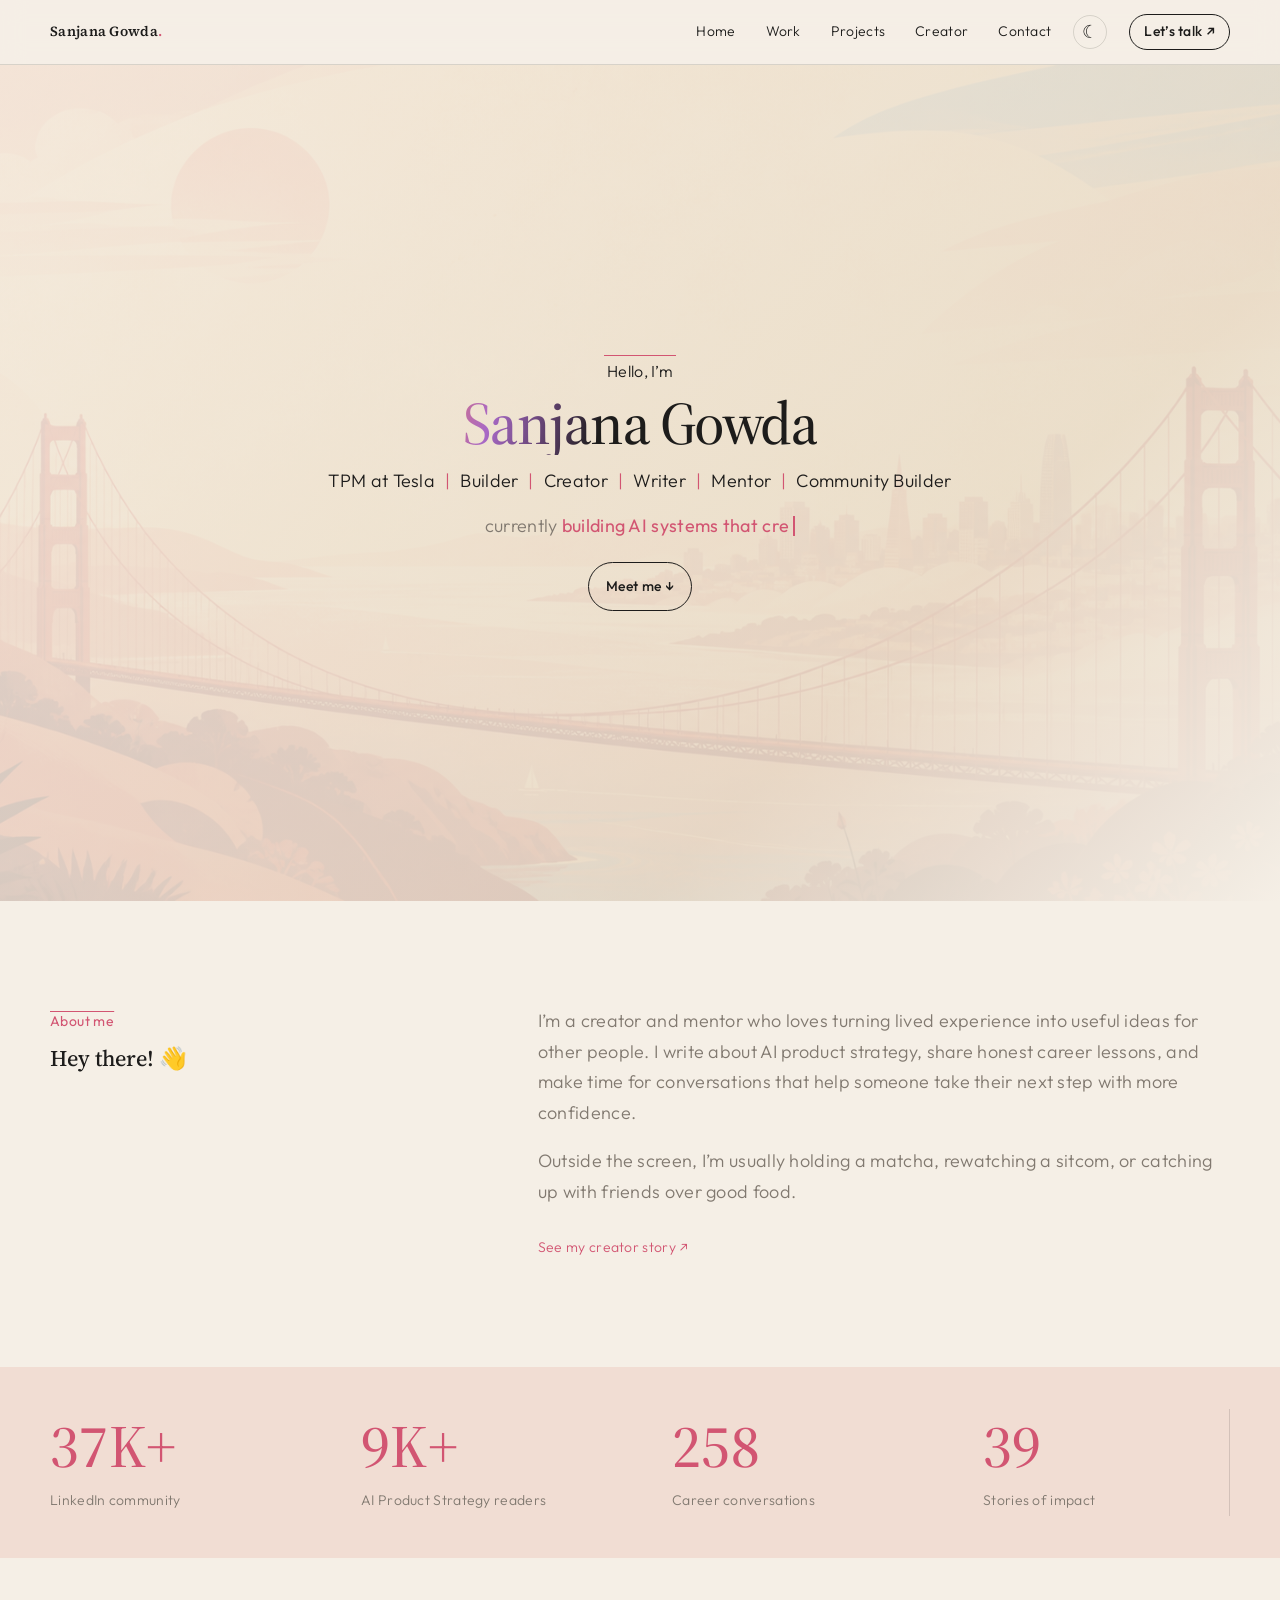
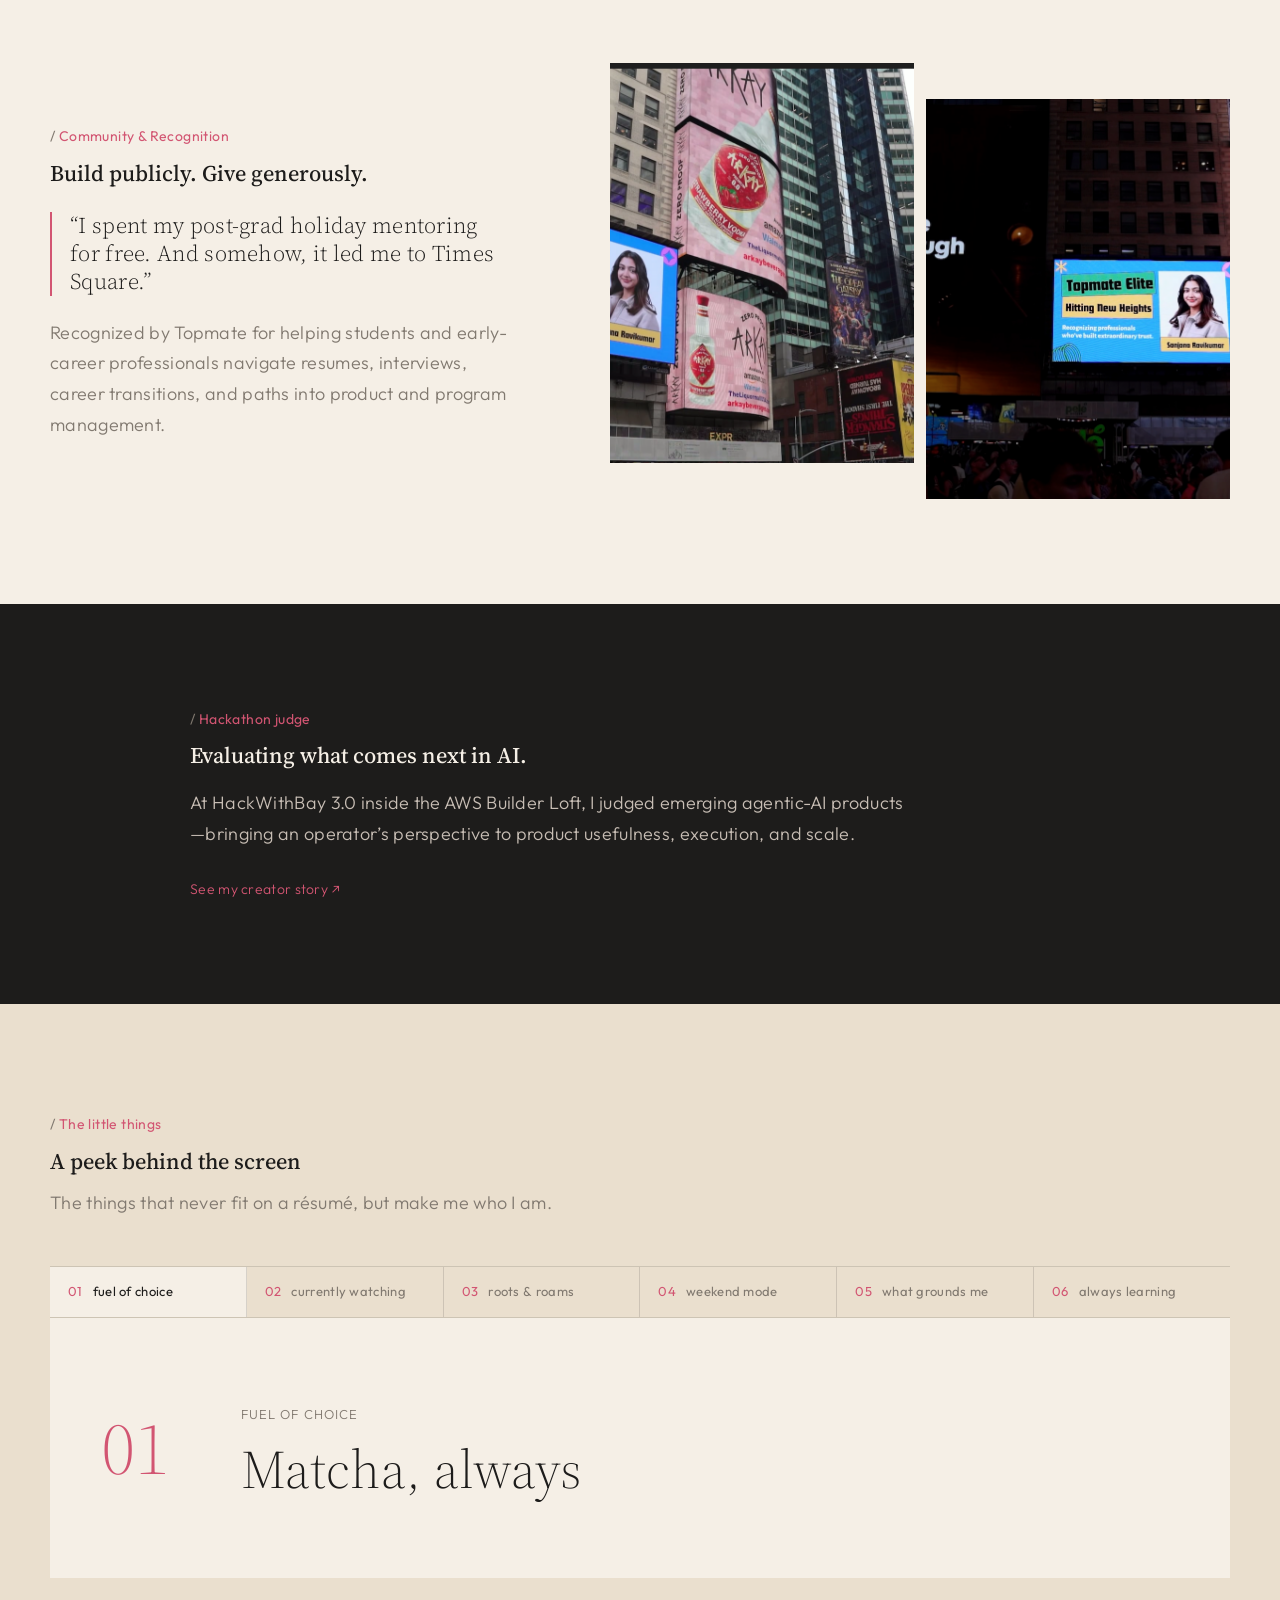
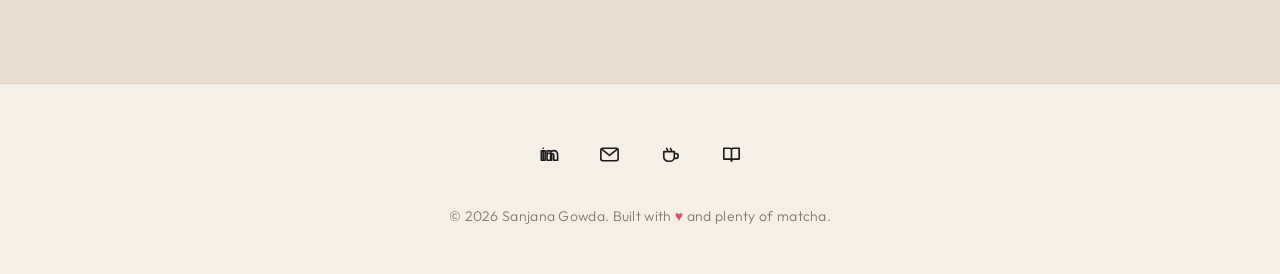
==== index.html @ b2f53d11 "Publish Sanjana portfolio" ====
<!DOCTYPE html><html lang="en"><head><meta charset="UTF-8"><title>Sanjana Gowda | AI Product &amp; Operations</title><meta name="description" content="Sanjana Gowda builds AI products and operations systems, writes AI Product Strategy, and mentors the next generation of product leaders."><meta name="viewport" content="width=device-width, initial-scale=1.0"><link rel="canonical" href="https://sanjana1311.github.io/"><link rel="icon" type="image/png" href="/favicon.png"><meta property="og:type" content="website"><meta property="og:title" content="Sanjana Gowda | AI Product &amp; Operations"><meta property="og:description" content="Sanjana Gowda builds AI products and operations systems, writes AI Product Strategy, and mentors the next generation of product leaders."><meta property="og:url" content="https://sanjana1311.github.io/"><meta property="og:image" content="https://sanjana1311.github.io/og.image.png"><meta property="og:image:width" content="1200"><meta property="og:image:height" content="630"><meta property="og:image:alt" content="Sanjana Gowda — AI product builder, writer, creator, and mentor"><meta name="twitter:card" content="summary_large_image"><meta name="twitter:title" content="Sanjana Gowda | AI Product &amp; Operations"><meta name="twitter:description" content="Sanjana Gowda builds AI products and operations systems, writes AI Product Strategy, and mentors the next generation of product leaders."><meta name="twitter:image" content="https://sanjana1311.github.io/og.image.png"><link rel="preconnect" href="https://fonts.googleapis.com"><link rel="preconnect" href="https://fonts.gstatic.com" crossorigin="anonymous"><link href="https://fonts.googleapis.com/css2?family=Outfit:wght@300;400;500;600&family=Source+Serif+4:opsz,wght@8..60,400;8..60,500;8..60,600&display=swap" rel="stylesheet"><link rel="stylesheet" href="/_astro/footer.Bheb-P6i.css"><link rel="stylesheet" href="/_astro/index.-oUrScM2.css"></head><body><header data-astro-cid-jbsoqdrt><nav class="page-shell" aria-label="Main navigation" data-astro-cid-jbsoqdrt><a class="mark" href="/" data-astro-cid-jbsoqdrt>Sanjana Gowda</a><div data-astro-cid-jbsoqdrt><a href="/" data-astro-cid-jbsoqdrt>Home</a><a href="/work" data-astro-cid-jbsoqdrt>Work</a><a href="/projects" data-astro-cid-jbsoqdrt>Projects</a><a href="/creator" data-astro-cid-jbsoqdrt>Creator</a><a href="/contact" data-astro-cid-jbsoqdrt>Contact</a></div><button class="theme-toggle" type="button" aria-label="Switch to night mode" aria-pressed="false" data-astro-cid-jbsoqdrt><span aria-hidden="true" data-astro-cid-jbsoqdrt>☾</span></button><a class="hello" href="/contact" data-astro-cid-jbsoqdrt>Let’s talk ↗</a></nav></header><script type="module">var e=document.querySelector(`.theme-toggle`),t=document.documentElement,n=localStorage.getItem(`sanjana-theme`)??(window.matchMedia(`(prefers-color-scheme: dark)`).matches?`dark`:`light`),r=n=>{t.dataset.theme=n;let r=n===`dark`;e?.setAttribute(`aria-pressed`,String(r)),e?.setAttribute(`aria-label`,r?`Switch to day mode`:`Switch to night mode`),e&&(e.querySelector(`span`).textContent=r?`☀`:`☾`)};r(n),e?.addEventListener(`click`,()=>{let e=t.dataset.theme===`dark`?`light`:`dark`;localStorage.setItem(`sanjana-theme`,e),r(e)});</script><main id="home" data-astro-cid-q5zlckpc><section class="hero" data-astro-cid-q5zlckpc><div class="hero-image" aria-hidden="true" data-astro-cid-q5zlckpc></div><div class="veil" aria-hidden="true" data-astro-cid-q5zlckpc></div><div class="page-shell hero-inner" data-astro-cid-q5zlckpc><p class="hello" style="font-family:'Outfit',Arial,sans-serif!important;font-size:16px!important;color:var(--ink)!important" data-astro-cid-q5zlckpc>Hello, I’m</p><h1 style="font-family:'Source Serif 4',Georgia,serif!important;font-size:clamp(44px,8vw,60px)!important;line-height:1.05!important;font-weight:500!important;letter-spacing:-1.5px!important" data-astro-cid-q5zlckpc><button class="magic-name" type="button" aria-label="Sanjana Gowda — activate the hidden celebration" data-astro-cid-q5zlckpc>Sanjana Gowda</button></h1><div class="intro" style="font-family:'Outfit',Arial,sans-serif!important;font-size:18px!important;line-height:1.3!important" data-astro-cid-q5zlckpc><span data-astro-cid-q5zlckpc>TPM at Tesla</span><i data-astro-cid-q5zlckpc>|</i><span data-astro-cid-q5zlckpc>Builder</span><i data-astro-cid-q5zlckpc>|</i><span data-astro-cid-q5zlckpc>Creator</span><i data-astro-cid-q5zlckpc>|</i><span data-astro-cid-q5zlckpc>Writer</span><i data-astro-cid-q5zlckpc>|</i><span data-astro-cid-q5zlckpc>Mentor</span><i data-astro-cid-q5zlckpc>|</i><span data-astro-cid-q5zlckpc>Community Builder</span></div><p class="hero-summary building-line" style="font-family:'Outfit',Arial,sans-serif!important;font-size:18px!important;line-height:1.55!important" data-astro-cid-q5zlckpc>currently <strong class="typed-line" data-text="building AI systems that create leverage" data-astro-cid-q5zlckpc>building AI systems that create leverage</strong><span class="typing-cursor" aria-hidden="true" data-astro-cid-q5zlckpc></span></p><a class="meet" href="#about" data-astro-cid-q5zlckpc>Meet me ↓</a></div></section><canvas class="magic-canvas" aria-hidden="true" data-astro-cid-q5zlckpc></canvas><p class="magic-message" role="status" aria-live="polite" data-astro-cid-q5zlckpc></p><section id="about" class="about page-shell" data-astro-cid-q5zlckpc><div data-astro-cid-q5zlckpc><p class="overline" data-astro-cid-q5zlckpc>About me</p><h2 data-astro-cid-q5zlckpc>Hey there! 👋</h2></div><div data-astro-cid-q5zlckpc><p data-astro-cid-q5zlckpc>I’m a creator and mentor who loves turning lived experience into useful ideas for other people. I write about AI product strategy, share honest career lessons, and make time for conversations that help someone take their next step with more confidence.</p><p data-astro-cid-q5zlckpc>Outside the screen, I’m usually holding a matcha, rewatching a sitcom, or catching up with friends over good food.</p><a href="/creator" data-astro-cid-q5zlckpc>See my creator story ↗</a></div></section></main><script type="module">var e=document.querySelector(`.typed-line`);if(e&&!window.matchMedia(`(prefers-reduced-motion: reduce)`).matches){let t=e.dataset.text??``,n=0,r=!1;e.textContent=``;let i=()=>{if(n+=r?-1:1,e.textContent=t.slice(0,n),!r&&n===t.length){r=!0,window.setTimeout(i,1700);return}if(r&&n===0){r=!1,window.setTimeout(i,550);return}window.setTimeout(i,r?38:72)};window.setTimeout(i,450)}</script><script type="module">var e=document.querySelector(`.magic-name`),t=document.querySelector(`.magic-canvas`),n=document.querySelector(`.magic-message`),r=t?.getContext(`2d`),i=[`#d25572`,`#ff5a1f`,`#91a84a`,`#f7d9a6`,`#29231f`],a=0,o=()=>{if(!t||!r)return;let e=Math.min(window.devicePixelRatio||1,2);t.width=window.innerWidth*e,t.height=window.innerHeight*e,r.setTransform(e,0,0,e,0,0)};e?.addEventListener(`click`,()=>{if(!e||!t||!r||!n)return;if(window.matchMedia(`(prefers-reduced-motion: reduce)`).matches){n.textContent=`You found Sanjana mode ✦`,n.classList.add(`is-visible`),window.setTimeout(()=>n.classList.remove(`is-visible`),1800);return}window.cancelAnimationFrame(a),o();let s=e.getBoundingClientRect(),c=s.left+s.width/2,l=s.top+s.height/2,u=Array.from({length:130},(e,t)=>{let n=Math.PI*2*t/130+(Math.random()-.5)*.35,r=4+Math.random()*9;return{x:c,y:l,vx:Math.cos(n)*r,vy:Math.sin(n)*r-2,gravity:.11+Math.random()*.09,drag:.986,size:3+Math.random()*7,rotation:Math.random()*Math.PI,spin:(Math.random()-.5)*.2,color:i[t%i.length],life:1,shape:t%4}});n.textContent=`You found Sanjana mode ✦`,n.classList.add(`is-visible`),window.setTimeout(()=>n.classList.remove(`is-visible`),1800);let d=performance.now(),f=e=>{let t=Math.min((e-d)/16.67,2);d=e,r.clearRect(0,0,window.innerWidth,window.innerHeight);let n=!1;u.forEach(e=>{if(!(e.life<=0)){if(n=!0,e.vx*=e.drag,e.vy=e.vy*e.drag+e.gravity*t,e.x+=e.vx*t,e.y+=e.vy*t,e.rotation+=e.spin*t,e.life-=.009*t,r.save(),r.translate(e.x,e.y),r.rotate(e.rotation),r.globalAlpha=Math.max(e.life,0),r.fillStyle=e.color,e.shape===0)r.beginPath(),r.arc(0,0,e.size/2,0,Math.PI*2),r.fill();else if(e.shape===1)r.fillRect(-e.size/2,-e.size/5,e.size,e.size/2.5);else{r.beginPath();for(let t=0;t<8;t+=1){let n=t%2==0?e.size:e.size*.24,i=t*Math.PI/4,a=Math.cos(i)*n,o=Math.sin(i)*n;t===0?r.moveTo(a,o):r.lineTo(a,o)}r.closePath(),r.fill()}r.restore()}}),n?a=window.requestAnimationFrame(f):r.clearRect(0,0,window.innerWidth,window.innerHeight)};a=window.requestAnimationFrame(f)}),window.addEventListener(`resize`,o);</script><section class="creator-proof" data-astro-cid-iavgse3w><div class="page-shell" data-astro-cid-iavgse3w><div data-astro-cid-iavgse3w><strong data-astro-cid-iavgse3w>37K+</strong><span data-astro-cid-iavgse3w>LinkedIn community</span></div><div data-astro-cid-iavgse3w><strong data-astro-cid-iavgse3w>9K+</strong><span data-astro-cid-iavgse3w>AI Product Strategy readers</span></div><div data-astro-cid-iavgse3w><strong data-astro-cid-iavgse3w>258</strong><span data-astro-cid-iavgse3w>Career conversations</span></div><div data-astro-cid-iavgse3w><strong data-astro-cid-iavgse3w>39</strong><span data-astro-cid-iavgse3w>Stories of impact</span></div></div></section><section class="feature page-shell" data-astro-cid-iavgse3w><div class="feature-copy" data-astro-cid-iavgse3w><p class="kicker" data-astro-cid-iavgse3w>Community & Recognition</p><h2 data-astro-cid-iavgse3w>Build publicly. Give generously.</h2><blockquote data-astro-cid-iavgse3w>“I spent my post-grad holiday mentoring for free. And somehow, it led me to Times Square.”</blockquote><p data-astro-cid-iavgse3w>Recognized by Topmate for helping students and early-career professionals navigate resumes, interviews, career transitions, and paths into product and program management.</p></div><div class="images" data-astro-cid-iavgse3w><img src="/billboard-day.png" alt="Sanjana featured in Times Square during the day" data-astro-cid-iavgse3w><img src="/billboard-night.png" alt="Sanjana featured in Times Square at night" data-astro-cid-iavgse3w></div></section><section class="hackathon" data-astro-cid-iavgse3w><div class="page-shell" data-astro-cid-iavgse3w><p class="kicker" data-astro-cid-iavgse3w>Hackathon judge</p><h2 data-astro-cid-iavgse3w>Evaluating what comes next in AI.</h2><p data-astro-cid-iavgse3w>At HackWithBay 3.0 inside the AWS Builder Loft, I judged emerging agentic-AI products—bringing an operator’s perspective to product usefulness, execution, and scale.</p><a href="/creator" data-astro-cid-iavgse3w>See my creator story ↗</a></div></section><section id="little-things" class="personal" data-astro-cid-iavgse3w><div class="page-shell" data-astro-cid-iavgse3w><div class="heading" data-astro-cid-iavgse3w><p class="kicker" data-astro-cid-iavgse3w>The little things</p><h2 data-astro-cid-iavgse3w>A peek behind the screen</h2><p data-astro-cid-iavgse3w>The things that never fit on a résumé, but make me who I am.</p></div><div class="off-duty" data-astro-cid-iavgse3w><div class="detail-tabs" role="tablist" aria-label="The little things" data-astro-cid-iavgse3w><button type="button" role="tab" aria-selected="true" data-label="FUEL OF CHOICE" data-value="Matcha, always" data-astro-cid-iavgse3w><span data-astro-cid-iavgse3w>01</span>fuel of choice</button><button type="button" role="tab" aria-selected="false" data-label="CURRENTLY WATCHING" data-value="Shrinking and Ted Lasso · All-time favourites: Brooklyn Nine-Nine, Friends, and How I Met Your Mother" data-astro-cid-iavgse3w><span data-astro-cid-iavgse3w>02</span>currently watching</button><button type="button" role="tab" aria-selected="false" data-label="ROOTS &amp; ROAMS" data-value="From India, now exploring the Bay Area" data-astro-cid-iavgse3w><span data-astro-cid-iavgse3w>03</span>roots &amp; roams</button><button type="button" role="tab" aria-selected="false" data-label="WEEKEND MODE" data-value="Long conversations and good food with friends" data-astro-cid-iavgse3w><span data-astro-cid-iavgse3w>04</span>weekend mode</button><button type="button" role="tab" aria-selected="false" data-label="WHAT GROUNDS ME" data-value="By grace. Through faith." data-astro-cid-iavgse3w><span data-astro-cid-iavgse3w>05</span>what grounds me</button><button type="button" role="tab" aria-selected="false" data-label="ALWAYS LEARNING" data-value="New ideas, thoughtful people, and a fresh perspective." data-astro-cid-iavgse3w><span data-astro-cid-iavgse3w>06</span>always learning</button></div><div class="detail-display" aria-live="polite" data-astro-cid-iavgse3w><span data-detail-number data-astro-cid-iavgse3w>01</span><div data-astro-cid-iavgse3w><small data-detail-label data-astro-cid-iavgse3w>FUEL OF CHOICE</small><p data-detail-value data-astro-cid-iavgse3w>Matcha, always</p></div></div></div></div></section><script type="module">var e=Array.from(document.querySelectorAll(`.detail-tabs button`)),t=document.querySelector(`.detail-display`),n=document.querySelector(`[data-detail-number]`),r=document.querySelector(`[data-detail-label]`),i=document.querySelector(`[data-detail-value]`),a=(a,o)=>{!t||!n||!r||!i||(e.forEach(e=>e.setAttribute(`aria-selected`,String(e===a))),t.classList.add(`is-changing`),window.setTimeout(()=>{n.textContent=`0${o+1}`,r.textContent=a.dataset.label??``,i.textContent=a.dataset.value??``,t.classList.remove(`is-changing`)},150))};e.forEach((e,t)=>e.addEventListener(`click`,()=>a(e,t)));</script><footer data-astro-cid-ddhozxeg><div class="page-shell footer-inner" data-astro-cid-ddhozxeg><nav aria-label="Social links" data-astro-cid-ddhozxeg><a href="https://www.linkedin.com/in/sanjana-gowda-072519245/" target="_blank" rel="noopener noreferrer" aria-label="LinkedIn" data-astro-cid-ddhozxeg><svg viewBox="0 0 24 24" aria-hidden="true" data-astro-cid-ddhozxeg><path d="M6.5 8.2V18M6.5 5.5v.1M10.5 18v-5.5c0-2.2 4.8-2.9 4.8.5v5M4.5 8.2h4v9.8h-4zM10.5 8.2h3.7v1.6c.8-1.2 2-1.9 3.4-1.9 2.7 0 3.9 1.8 3.9 5.1v5h-4v-4.4c0-1.6-.4-2.6-1.7-2.6-1.4 0-1.6 1.2-1.6 2.6V18h-3.7z" data-astro-cid-ddhozxeg></path></svg></a><a href="mailto:hrsanjana26@gmail.com" aria-label="Email Sanjana" data-astro-cid-ddhozxeg><svg viewBox="0 0 24 24" aria-hidden="true" data-astro-cid-ddhozxeg><rect x="3" y="5.5" width="18" height="13" rx="2" data-astro-cid-ddhozxeg></rect><path d="m4.5 7 7.5 6 7.5-6" data-astro-cid-ddhozxeg></path></svg></a><a href="https://topmate.io/sanjana_ravikumar" target="_blank" rel="noopener noreferrer" aria-label="Book a coffee chat on Topmate" data-astro-cid-ddhozxeg><svg viewBox="0 0 24 24" aria-hidden="true" data-astro-cid-ddhozxeg><path d="M5 9h11v5.5A4.5 4.5 0 0 1 11.5 19h-2A4.5 4.5 0 0 1 5 14.5zM16 11h1.5a2.5 2.5 0 0 1 0 5H16M8 5.5c0 1 1 1 1 2M12 5.5c0 1 1 1 1 2" data-astro-cid-ddhozxeg></path></svg></a><a href="https://www.linkedin.com/newsletters/ai-product-strategy-7381861466196549632/" target="_blank" rel="noopener noreferrer" aria-label="Read AI Product Strategy" data-astro-cid-ddhozxeg><svg viewBox="0 0 24 24" aria-hidden="true" data-astro-cid-ddhozxeg><path d="M4 5.5h6.2c1 0 1.8.8 1.8 1.8V19c0-1.2-1-2.2-2.2-2.2H4zM20 5.5h-6.2c-1 0-1.8.8-1.8 1.8V19c0-1.2 1-2.2 2.2-2.2H20z" data-astro-cid-ddhozxeg></path></svg></a></nav><p data-astro-cid-ddhozxeg>© 2026 Sanjana Gowda. Built with <span data-astro-cid-ddhozxeg>♥</span> and plenty of matcha.</p></div></footer></body></html><script type="module">var e=document.querySelector(`.game-trigger`),t=document.querySelector(`.trail-game`),n=document.querySelector(`.trail-stop`),r=document.querySelector(`[data-score]`),i=document.querySelector(`.game-win`),a=document.querySelector(`.trail-note`),o=document.querySelector(`[data-note]`),s=document.querySelector(`[data-next]`),c=[{path:`/`,key:`ai`,symbol:`AI`,label:`Curiosity`,note:`You found the idea that starts every build.`,next:`/work`},{path:`/work/`,key:`tesla`,symbol:`⚡`,label:`Tesla`,note:`You found the operator behind the ideas.`,next:`/projects`},{path:`/projects/`,key:`build`,symbol:`</>`,label:`Builder`,note:`You found the systems Sanjana keeps building.`,next:`/creator`},{path:`/creator/`,key:`voice`,symbol:`Aa`,label:`Voice`,note:`You found the stories, lessons, and mentorship.`,next:`/contact`},{path:`/contact/`,key:`people`,symbol:`♥`,label:`People`,note:`You found what all the work is really about.`,next:`/`}],l=e=>e===`/`?`/`:`${e.replace(/\/$/,``)}/`,u=c.find(e=>e.path===l(window.location.pathname)),d=()=>JSON.parse(localStorage.getItem(`sanjana-trail`)??`[]`),f=e=>localStorage.setItem(`sanjana-trail`,JSON.stringify(e)),p=()=>{if(!n||!r||!i||!a||!o||!s||!u)return;let e=d();if(r.textContent=String(e.length),n.replaceChildren(),a.hidden=!0,i.hidden=e.length!==c.length,e.length===c.length)return;if(e.includes(u.key)){o.textContent=`This stop is complete. The trail continues on the next page.`,s.href=u.next,a.hidden=!1;return}let t=document.createElement(`button`);t.type=`button`,t.className=`trail-token`,t.setAttribute(`aria-label`,`Collect ${u.label}`),t.innerHTML=`<b>${u.symbol}</b><small>${u.label}</small>`,t.addEventListener(`click`,()=>{t.classList.add(`is-found`);let e=[...d(),u.key];f(e),r.textContent=String(e.length),window.setTimeout(()=>{e.length===c.length?i.hidden=!1:(o.textContent=u.note,s.href=u.next,a.hidden=!1)},350)},{once:!0}),n.append(t)},m=()=>{!t||!e||(t.hidden=!0,localStorage.removeItem(`sanjana-trail-active`),e.setAttribute(`aria-expanded`,`false`),e.textContent=`Start Sanjana’s trail ↗`)},h=()=>{!t||!e||(localStorage.setItem(`sanjana-trail-active`,`true`),t.hidden=!1,e.setAttribute(`aria-expanded`,`true`),e.textContent=`Pause trail`,p())};e?.addEventListener(`click`,()=>t?.hidden?h():m()),document.querySelector(`[data-close]`)?.addEventListener(`click`,m),document.querySelector(`[data-dismiss]`)?.addEventListener(`click`,m),localStorage.getItem(`sanjana-trail-active`)===`true`&&h();</script>
---- _astro/footer.Bheb-P6i.css ----
@import "https://fonts.googleapis.com/css2?family=Cormorant+Garamond:wght@500&display=swap";*,:before,:after,::backdrop{--tw-border-spacing-x:0;--tw-border-spacing-y:0;--tw-translate-x:0;--tw-translate-y:0;--tw-rotate:0;--tw-skew-x:0;--tw-skew-y:0;--tw-scale-x:1;--tw-scale-y:1;--tw-pan-x: ;--tw-pan-y: ;--tw-pinch-zoom: ;--tw-scroll-snap-strictness:proximity;--tw-gradient-from-position: ;--tw-gradient-via-position: ;--tw-gradient-to-position: ;--tw-ordinal: ;--tw-slashed-zero: ;--tw-numeric-figure: ;--tw-numeric-spacing: ;--tw-numeric-fraction: ;--tw-ring-inset: ;--tw-ring-offset-width:0px;--tw-ring-offset-color:#fff;--tw-ring-color:#3b82f680;--tw-ring-offset-shadow:0 0 #0000;--tw-ring-shadow:0 0 #0000;--tw-shadow:0 0 #0000;--tw-shadow-colored:0 0 #0000;--tw-blur: ;--tw-brightness: ;--tw-contrast: ;--tw-grayscale: ;--tw-hue-rotate: ;--tw-invert: ;--tw-saturate: ;--tw-sepia: ;--tw-drop-shadow: ;--tw-backdrop-blur: ;--tw-backdrop-brightness: ;--tw-backdrop-contrast: ;--tw-backdrop-grayscale: ;--tw-backdrop-hue-rotate: ;--tw-backdrop-invert: ;--tw-backdrop-opacity: ;--tw-backdrop-saturate: ;--tw-backdrop-sepia: ;--tw-contain-size: ;--tw-contain-layout: ;--tw-contain-paint: ;--tw-contain-style: }*,:before,:after{box-sizing:border-box;border:0 solid #e5e7eb}:before,:after{--tw-content:""}html,:host{-webkit-text-size-adjust:100%;tab-size:4;font-feature-settings:normal;font-variation-settings:normal;-webkit-tap-highlight-color:transparent;font-family:ui-sans-serif,system-ui,sans-serif,Apple Color Emoji,Segoe UI Emoji,Segoe UI Symbol,Noto Color Emoji;line-height:1.5}body{line-height:inherit;margin:0}hr{height:0;color:inherit;border-top-width:1px}abbr:where([title]){text-decoration:underline dotted}h1,h2,h3,h4,h5,h6{font-size:inherit;font-weight:inherit}a{color:inherit;text-decoration:inherit}b,strong{font-weight:bolder}code,kbd,samp,pre{font-feature-settings:normal;font-variation-settings:normal;font-family:ui-monospace,SFMono-Regular,Menlo,Monaco,Consolas,Liberation Mono,Courier New,monospace;font-size:1em}small{font-size:80%}sub,sup{vertical-align:baseline;font-size:75%;line-height:0;position:relative}sub{bottom:-.25em}sup{top:-.5em}table{text-indent:0;border-color:inherit;border-collapse:collapse}button,input,optgroup,select,textarea{font-feature-settings:inherit;font-variation-settings:inherit;font-family:inherit;font-size:100%;font-weight:inherit;line-height:inherit;letter-spacing:inherit;color:inherit;margin:0;padding:0}button,select{text-transform:none}button,input:where([type=button]),input:where([type=reset]),input:where([type=submit]){-webkit-appearance:button;background-color:#0000;background-image:none}:-moz-focusring{outline:auto}:-moz-ui-invalid{box-shadow:none}progress{vertical-align:baseline}::-webkit-inner-spin-button{height:auto}::-webkit-outer-spin-button{height:auto}[type=search]{-webkit-appearance:textfield;outline-offset:-2px}::-webkit-search-decoration{-webkit-appearance:none}::-webkit-file-upload-button{-webkit-appearance:button;font:inherit}summary{display:list-item}blockquote,dl,dd,h1,h2,h3,h4,h5,h6,hr,figure,p,pre{margin:0}fieldset{margin:0;padding:0}legend{padding:0}ol,ul,menu{margin:0;padding:0;list-style:none}dialog{padding:0}textarea{resize:vertical}input::-moz-placeholder{opacity:1;color:#9ca3af}textarea::-moz-placeholder{opacity:1;color:#9ca3af}input::placeholder,textarea::placeholder{opacity:1;color:#9ca3af}button,[role=button]{cursor:pointer}:disabled{cursor:default}img,svg,video,canvas,audio,iframe,embed,object{vertical-align:middle;display:block}img,video{max-width:100%;height:auto}[hidden]:where(:not([hidden=until-found])){display:none}.pointer-events-none{pointer-events:none}.absolute{position:absolute}.relative{position:relative}.inset-y-0{top:0;bottom:0}.left-0{left:0}.right-0{right:0}.top-0{top:0}.z-20{z-index:20}.mt-4{margin-top:1rem}.block{display:block}.flex{display:flex}.grid{display:grid}.hidden{display:none}.h-10{height:2.5rem}.h-6{height:1.5rem}.h-7{height:1.75rem}.h-full{height:100%}.max-h-0{max-height:0}.max-h-\[500px\]{max-height:500px}.w-32{width:8rem}.w-40{width:10rem}.w-6{width:1.5rem}.w-auto{width:auto}.w-full{width:100%}.w-max{width:max-content}.min-w-0{min-width:0}.max-w-\[200px\]{max-width:200px}.flex-shrink-0{flex-shrink:0}.flex-grow{flex-grow:1}.rotate-180{--tw-rotate:180deg;transform:translate(var(--tw-translate-x), var(--tw-translate-y)) rotate(var(--tw-rotate)) skewX(var(--tw-skew-x)) skewY(var(--tw-skew-y)) scaleX(var(--tw-scale-x)) scaleY(var(--tw-scale-y))}.scale-110{--tw-scale-x:1.1;--tw-scale-y:1.1;transform:translate(var(--tw-translate-x), var(--tw-translate-y)) rotate(var(--tw-rotate)) skewX(var(--tw-skew-x)) skewY(var(--tw-skew-y)) scaleX(var(--tw-scale-x)) scaleY(var(--tw-scale-y))}.transform{transform:translate(var(--tw-translate-x), var(--tw-translate-y)) rotate(var(--tw-rotate)) skewX(var(--tw-skew-x)) skewY(var(--tw-skew-y)) scaleX(var(--tw-scale-x)) scaleY(var(--tw-scale-y))}@keyframes heart-pulse{0%{transform:scale(1)}25%{transform:scale(1.1)}50%{transform:scale(1)}75%{transform:scale(1.06)}to{transform:scale(1)}}.animate-heart-pulse{animation:.6s ease-in-out heart-pulse}.cursor-default{cursor:default}.cursor-pointer{cursor:pointer}.resize{resize:both}.items-center{align-items:center}.justify-center{justify-content:center}.justify-between{justify-content:space-between}.gap-2{gap:.5rem}.gap-3{gap:.75rem}.space-y-2>:not([hidden])~:not([hidden]){--tw-space-y-reverse:0;margin-top:calc(.5rem * calc(1 - var(--tw-space-y-reverse)));margin-bottom:calc(.5rem * var(--tw-space-y-reverse))}.space-y-4>:not([hidden])~:not([hidden]){--tw-space-y-reverse:0;margin-top:calc(1rem * calc(1 - var(--tw-space-y-reverse)));margin-bottom:calc(1rem * var(--tw-space-y-reverse))}.overflow-hidden{overflow:hidden}.overflow-x-hidden{overflow-x:hidden}.truncate{text-overflow:ellipsis;white-space:nowrap;overflow:hidden}.whitespace-nowrap{white-space:nowrap}.rounded-2xl{border-radius:1rem}.rounded-full{border-radius:9999px}.border{border-width:1px}.border-2{border-width:2px}.border-\[var\(--sec\)\]{border-color:var(--sec)}.border-\[var\(--white-icon\)\]{border-color:var(--white-icon)}.border-\[var\(--white-icon-tr\)\]{border-color:var(--white-icon-tr)}.bg-\[\#101010\]{--tw-bg-opacity:1;background-color:rgb(16 16 16/var(--tw-bg-opacity,1))}.bg-\[\#1414149c\]{background-color:#1414149c}.bg-\[radial-gradient\(circle\,_rgba\(0\,0\,0\,0\.8\)_0\%\,_rgba\(0\,0\,0\,0\)_60\%\)\]{background-image:radial-gradient(circle,#000c 0%,#0000 60%)}.bg-\[radial-gradient\(circle\,_rgba\(16\,16\,16\,0\)_60\%\,_rgba\(16\,16\,16\,1\)_100\%\)\]{background-image:radial-gradient(circle,#10101000 60%,#101010 100%)}.bg-gradient-to-l{background-image:linear-gradient(to left, var(--tw-gradient-stops))}.bg-gradient-to-r{background-image:linear-gradient(to right, var(--tw-gradient-stops))}.from-\[var\(--background\)\]{--tw-gradient-from:var(--background) var(--tw-gradient-from-position);--tw-gradient-to:#fff0 var(--tw-gradient-to-position);--tw-gradient-stops:var(--tw-gradient-from), var(--tw-gradient-to)}.to-transparent{--tw-gradient-to:transparent var(--tw-gradient-to-position)}.object-contain{-o-object-fit:contain;object-fit:contain}.p-3{padding:.75rem}.p-4{padding:1rem}.px-4{padding-left:1rem;padding-right:1rem}.py-8{padding-top:2rem;padding-bottom:2rem}.pb-4{padding-bottom:1rem}.pl-1{padding-left:.25rem}.pl-3{padding-left:.75rem}.pr-12{padding-right:3rem}.pt-3{padding-top:.75rem}.text-left{text-align:left}.text-3xl{font-size:1.875rem;line-height:2.25rem}.text-lg{font-size:1.125rem;line-height:1.75rem}.text-sm{font-size:.875rem;line-height:1.25rem}.font-medium{font-weight:500}.font-semibold{font-weight:600}.text-\[var\(--sec\)\]{color:var(--sec)}.text-\[var\(--white\)\]{color:var(--white)}.text-\[var\(--white-icon\)\]{color:var(--white-icon)}.overline{text-decoration-line:overline}.opacity-0{opacity:0}.opacity-100{opacity:1}.opacity-60{opacity:.6}.opacity-70{opacity:.7}.filter{filter:var(--tw-blur) var(--tw-brightness) var(--tw-contrast) var(--tw-grayscale) var(--tw-hue-rotate) var(--tw-invert) var(--tw-saturate) var(--tw-sepia) var(--tw-drop-shadow)}.transition{transition-property:color,background-color,border-color,text-decoration-color,fill,stroke,opacity,box-shadow,transform,filter,backdrop-filter;transition-duration:.15s;transition-timing-function:cubic-bezier(.4,0,.2,1)}.transition-all{transition-property:all;transition-duration:.15s;transition-timing-function:cubic-bezier(.4,0,.2,1)}.transition-transform{transition-property:transform;transition-duration:.15s;transition-timing-function:cubic-bezier(.4,0,.2,1)}.duration-300{transition-duration:.3s}.ease-in-out{transition-timing-function:cubic-bezier(.4,0,.2,1)}.will-change-transform{will-change:transform}.hover\:scale-105:hover{--tw-scale-x:1.05;--tw-scale-y:1.05;transform:translate(var(--tw-translate-x), var(--tw-translate-y)) rotate(var(--tw-rotate)) skewX(var(--tw-skew-x)) skewY(var(--tw-skew-y)) scaleX(var(--tw-scale-x)) scaleY(var(--tw-scale-y))}.hover\:border-\[var\(--white\)\]:hover{border-color:var(--white)}.hover\:bg-opacity-80:hover{--tw-bg-opacity:.8}.group:hover .group-hover\:scale-105{--tw-scale-x:1.05;--tw-scale-y:1.05;transform:translate(var(--tw-translate-x), var(--tw-translate-y)) rotate(var(--tw-rotate)) skewX(var(--tw-skew-x)) skewY(var(--tw-skew-y)) scaleX(var(--tw-scale-x)) scaleY(var(--tw-scale-y))}.group:hover .group-hover\:scale-110{--tw-scale-x:1.1;--tw-scale-y:1.1;transform:translate(var(--tw-translate-x), var(--tw-translate-y)) rotate(var(--tw-rotate)) skewX(var(--tw-skew-x)) skewY(var(--tw-skew-y)) scaleX(var(--tw-scale-x)) scaleY(var(--tw-scale-y))}.group:hover .group-hover\:text-\[var\(--white\)\]{color:var(--white)}@media (width>=768px){.md\:mb-6{margin-bottom:1.5rem}.md\:w-\[400px\]{width:400px}.md\:max-w-none{max-width:none}.md\:pr-20{padding-right:5rem}.md\:pt-9{padding-top:2.25rem}.md\:text-4xl{font-size:2.25rem;line-height:2.5rem}}:root{--paper:#f7f3ea;--cream:#eee6d8;--ink:#29231f;--muted:#6f665e;--orange:#ff5a1f;--line:#29231f2e;--white:#fffdf8}*{box-sizing:border-box;margin:0;padding:0}html{scroll-behavior:smooth}body{background:var(--paper);min-height:100vh;color:var(--ink);letter-spacing:.3px;font-family:Outfit,Arial,sans-serif;font-size:18px;font-weight:300;line-height:30.6px;overflow-x:hidden}h1{letter-spacing:-1.5px!important;font-family:"Source Serif 4",Georgia,serif!important;font-size:60px!important;font-weight:500!important;line-height:75px!important}h2,.display{letter-spacing:0!important;font-family:"Source Serif 4",Georgia,serif!important;font-size:22.4px!important;font-weight:500!important;line-height:28px!important}h3{font-family:"Source Serif 4",Georgia,serif;font-size:22.4px;font-weight:500;line-height:28px}a{color:inherit}::selection{background:var(--orange);color:#fff}.page-shell{width:min(1180px,100% - 48px);margin-inline:auto}.section{border-top:1px solid var(--line);padding:104px 0}.kicker{letter-spacing:.4px;text-transform:none;color:var(--orange);font-size:14px;font-weight:400}@media (width<=700px){.page-shell{width:min(100% - 28px,1180px)}.section{padding:72px 0}h1{font-size:44px!important;line-height:52px!important}}:root{--paper:#f5efe6;--cream:#eadfce;--ink:#1d1c1b;--muted:#817970;--orange:#d25572;--line:#1d1c1b24;--white:#fffaf2;--blush:#f1ddd3;--lavender:#f3e7df}:root[data-theme=dark]{color-scheme:dark;--paper:#171315;--cream:#231b1e;--ink:#f8f3ef;--muted:#b9adb1;--orange:#f07898;--line:#f8f3ef29;--white:#20191c;--blush:#2b1b21;--lavender:#241a21}body,header,.hero-image,.veil{transition:background-color .35s,color .35s,filter .35s}html[data-theme=dark] .hero-image{filter:brightness(.42)saturate(.72)}html[data-theme=dark] .veil{background:linear-gradient(135deg,#17131557,#17131594 70%,var(--paper))}.kicker:before{content:"/ ";color:var(--muted)}.game-trigger{z-index:80;border:1px solid var(--ink);background:var(--paper);color:var(--ink);cursor:pointer;border-radius:999px;padding:10px 15px;font:500 13px/1.2 Outfit,sans-serif;position:fixed;bottom:18px;right:18px;box-shadow:0 8px 25px #1d1c1b1f}.trail-game{z-index:79;pointer-events:none;position:fixed;inset:0}.game-hud{border:1px solid var(--line);pointer-events:auto;background:#fffdfaf0;border-radius:999px;align-items:center;gap:18px;padding:8px 10px 8px 16px;font-size:13px;line-height:1.2;display:flex;position:fixed;top:82px;left:50%;transform:translate(-50%);box-shadow:0 8px 30px #1d1c1b1f}.game-hud b{color:var(--orange)}.game-hud button,.game-win button{color:var(--muted);cursor:pointer;background:0 0;border:0;font-size:22px;line-height:1}.trail-token{background:var(--orange);color:#fff;cursor:pointer;pointer-events:auto;border:0;border-radius:50%;width:112px;height:112px;animation:1.7s ease-in-out infinite alternate trail-float;position:fixed;top:48%;right:9%;box-shadow:0 18px 45px #d2557247}.trail-token b{font-family:"Source Serif 4",Georgia,serif;font-size:31px;font-weight:500;line-height:1;display:block}.trail-token small{letter-spacing:.06em;text-transform:uppercase;margin-top:8px;font:400 11px/1.2 Outfit,sans-serif;display:block}.trail-token.is-found{pointer-events:none;animation:.35s forwards trail-found}.trail-note{background:var(--ink);width:250px;color:var(--paper);pointer-events:auto;padding:16px 18px;font-size:13px;line-height:1.45;position:fixed;bottom:72px;right:20px}.trail-note a{color:#f3a3b5;margin-top:8px;text-decoration:none;display:block}.game-win{background:var(--paper);border:1px solid var(--line);pointer-events:auto;text-align:center;width:min(460px,100% - 36px);padding:38px;position:fixed;top:50%;left:50%;transform:translate(-50%,-50%);box-shadow:0 24px 80px #1d1c1b3d}.game-win>button{position:absolute;top:12px;right:14px}.game-win>span{color:var(--orange);font-size:13px}.game-win h2{margin:12px 0 10px}.game-win p{color:var(--muted);font-size:15px;line-height:1.6}.game-win a{background:var(--orange);color:#fff;border-radius:999px;margin-top:22px;padding:10px 16px;font-size:14px;font-weight:500;text-decoration:none;display:inline-block}@keyframes trail-float{to{transform:translateY(-10px)rotate(3deg)}}@keyframes trail-found{to{opacity:0;transform:scale(1.5)}}@media (prefers-reduced-motion:reduce){.trail-token{animation:none}}@media (width<=600px){.game-trigger{bottom:12px;right:12px}.game-hud{white-space:nowrap;top:68px}.trail-token{width:92px;height:92px;top:55%;right:7%}.trail-token b{font-size:26px}.trail-note{bottom:64px;right:12px}.game-win{padding:34px 24px}}header[data-astro-cid-jbsoqdrt]{z-index:20;background:color-mix(in srgb,var(--paper) 94%,transparent);border-bottom:1px solid var(--line);backdrop-filter:blur(12px);position:sticky;top:0}nav[data-astro-cid-jbsoqdrt]{align-items:center;gap:22px;height:64px;display:flex}nav[data-astro-cid-jbsoqdrt] a[data-astro-cid-jbsoqdrt]{letter-spacing:.3px;font-size:14px;line-height:1.25;text-decoration:none}.mark[data-astro-cid-jbsoqdrt]{font-family:"Source Serif 4",Georgia,serif;font-size:19px;font-weight:600}.mark[data-astro-cid-jbsoqdrt]:after{content:".";color:var(--orange)}nav[data-astro-cid-jbsoqdrt] div[data-astro-cid-jbsoqdrt]{gap:30px;margin-left:auto;display:flex}nav[data-astro-cid-jbsoqdrt] div[data-astro-cid-jbsoqdrt] a[data-astro-cid-jbsoqdrt]:hover{color:var(--orange)}.theme-toggle[data-astro-cid-jbsoqdrt]{border:1px solid var(--line);width:34px;height:34px;color:var(--ink);cursor:pointer;background:0 0;border-radius:50%;place-items:center;font:400 18px/1 Outfit,sans-serif;transition:color .2s,border-color .2s,transform .2s;display:grid}.theme-toggle[data-astro-cid-jbsoqdrt]:hover{color:var(--orange);border-color:var(--orange);transform:rotate(10deg)}.hello[data-astro-cid-jbsoqdrt]{border:1px solid var(--ink);border-radius:999px;padding:8px 14px;font-weight:500}@media (width<=820px){nav[data-astro-cid-jbsoqdrt]{flex-wrap:wrap;gap:10px;height:auto;min-height:58px;padding-top:12px;padding-bottom:10px}.mark[data-astro-cid-jbsoqdrt]{font-size:17px}.theme-toggle[data-astro-cid-jbsoqdrt]{margin-left:auto}.hello[data-astro-cid-jbsoqdrt]{margin-left:0;font-size:12px}nav[data-astro-cid-jbsoqdrt] div[data-astro-cid-jbsoqdrt]{order:3;gap:20px;width:100%;margin-left:0;padding-top:7px;overflow-x:auto}nav[data-astro-cid-jbsoqdrt] div[data-astro-cid-jbsoqdrt] a[data-astro-cid-jbsoqdrt]{white-space:nowrap;font-size:12px}}footer[data-astro-cid-ddhozxeg]{border-top:1px solid var(--line);background:var(--paper);color:var(--ink);padding:48px 0 42px}.footer-inner[data-astro-cid-ddhozxeg]{flex-direction:column;align-items:center;gap:23px;display:flex}.footer-inner[data-astro-cid-ddhozxeg] nav[data-astro-cid-ddhozxeg]{justify-content:center;align-items:center;gap:15px;display:flex}.footer-inner[data-astro-cid-ddhozxeg] nav[data-astro-cid-ddhozxeg] a[data-astro-cid-ddhozxeg]{width:46px;height:46px;color:var(--ink);border:1px solid #0000;border-radius:15px;place-items:center;transition:color .2s,border-color .2s,background .2s,transform .2s;display:grid}.footer-inner[data-astro-cid-ddhozxeg] nav[data-astro-cid-ddhozxeg] a[data-astro-cid-ddhozxeg]:hover,.footer-inner[data-astro-cid-ddhozxeg] nav[data-astro-cid-ddhozxeg] a[data-astro-cid-ddhozxeg]:focus-visible{color:var(--orange);border-color:var(--orange);background:var(--white);outline:0;transform:translateY(-3px)}.footer-inner[data-astro-cid-ddhozxeg] svg[data-astro-cid-ddhozxeg]{fill:none;stroke:currentColor;stroke-width:1.7px;stroke-linecap:round;stroke-linejoin:round;width:23px;height:23px}.footer-inner[data-astro-cid-ddhozxeg] p[data-astro-cid-ddhozxeg]{color:var(--muted);text-align:center;font-size:14px}.footer-inner[data-astro-cid-ddhozxeg] p[data-astro-cid-ddhozxeg] span[data-astro-cid-ddhozxeg]{color:var(--orange)}@media (width<=600px){footer[data-astro-cid-ddhozxeg]{padding:40px 0}.footer-inner[data-astro-cid-ddhozxeg]{gap:18px}.footer-inner[data-astro-cid-ddhozxeg] nav[data-astro-cid-ddhozxeg]{gap:9px}.footer-inner[data-astro-cid-ddhozxeg] nav[data-astro-cid-ddhozxeg] a[data-astro-cid-ddhozxeg]{width:42px;height:42px}}
---- _astro/index.-oUrScM2.css ----
.hero[data-astro-cid-q5zlckpc]{place-items:center;height:690px;min-height:calc(100vh - 64px);display:grid;position:relative;overflow:hidden}.hero-image[data-astro-cid-q5zlckpc]{background:url(/sf-travel-poster-hero.png) 50%/cover no-repeat;position:absolute;inset:0}.veil[data-astro-cid-q5zlckpc]{background:linear-gradient(#f7f3ea38,#f7f3ea8c 62%,var(--paper));position:absolute;inset:0}.hero-inner[data-astro-cid-q5zlckpc]{text-align:center;flex-direction:column;align-items:center;display:flex;position:relative}.overline[data-astro-cid-q5zlckpc]{letter-spacing:.4px;color:var(--orange);font-size:14px;font-weight:400}.hero[data-astro-cid-q5zlckpc] h1[data-astro-cid-q5zlckpc]{margin:6px 0 8px}.intro[data-astro-cid-q5zlckpc]{font-size:18px}.note[data-astro-cid-q5zlckpc]{max-width:650px;color:var(--muted);margin-top:14px}.hero[data-astro-cid-q5zlckpc] a[data-astro-cid-q5zlckpc]{border:1px solid var(--ink);border-radius:999px;margin-top:26px;padding:9px 16px;font-size:14px;font-weight:400;text-decoration:none}.about[data-astro-cid-q5zlckpc]{grid-template-columns:.7fr 1.3fr;gap:9vw;padding-top:105px;padding-bottom:105px;display:grid}.about[data-astro-cid-q5zlckpc] h2[data-astro-cid-q5zlckpc]{margin-top:8px}.about[data-astro-cid-q5zlckpc]>div[data-astro-cid-q5zlckpc]:last-child p[data-astro-cid-q5zlckpc]{color:var(--muted)}.about[data-astro-cid-q5zlckpc]>div[data-astro-cid-q5zlckpc]:last-child p[data-astro-cid-q5zlckpc]+p[data-astro-cid-q5zlckpc]{margin-top:18px}.about[data-astro-cid-q5zlckpc] a[data-astro-cid-q5zlckpc]{color:var(--orange);margin-top:24px;font-size:14px;display:inline-block}@media (width<=720px){.hero[data-astro-cid-q5zlckpc]{height:620px;min-height:calc(100vh - 100px)}.about[data-astro-cid-q5zlckpc]{grid-template-columns:1fr;gap:24px;padding-top:72px;padding-bottom:72px}}.hero[data-astro-cid-q5zlckpc]{background:linear-gradient(135deg,#f5eee5,#eadfce)}.hero-image[data-astro-cid-q5zlckpc]{opacity:.45;mix-blend-mode:multiply}.veil[data-astro-cid-q5zlckpc]{background:linear-gradient(135deg,#f5eee5a8,#eadfceb8 70%,var(--paper))}.intro[data-astro-cid-q5zlckpc]{max-width:900px}.intro[data-astro-cid-q5zlckpc] i[data-astro-cid-q5zlckpc]{color:var(--orange);margin:0 5px;font-style:normal}.hero[data-astro-cid-q5zlckpc] h1[data-astro-cid-q5zlckpc]{margin-bottom:12px}.currently[data-astro-cid-q5zlckpc]{margin-top:20px;font-family:ui-monospace,SFMono-Regular,Menlo,monospace;font-size:18px}.currently[data-astro-cid-q5zlckpc] strong[data-astro-cid-q5zlckpc]{color:var(--orange);font-weight:600}.currently[data-astro-cid-q5zlckpc]>span[data-astro-cid-q5zlckpc]{background:var(--orange);vertical-align:-4px;width:2px;height:20px;margin-left:4px;animation:.9s step-end infinite blink;display:inline-block}.capabilities[data-astro-cid-q5zlckpc]{flex-wrap:wrap;justify-content:center;gap:12px;margin:34px 0;display:flex}.capabilities[data-astro-cid-q5zlckpc]>span[data-astro-cid-q5zlckpc]{background:#fffdfac7;border:1px solid #1d1c1b2e;border-radius:999px;align-items:center;gap:9px;padding:9px 17px;font-size:14px;display:flex}.capabilities[data-astro-cid-q5zlckpc] b[data-astro-cid-q5zlckpc]{color:var(--orange);font-weight:400}.hero[data-astro-cid-q5zlckpc] .explore[data-astro-cid-q5zlckpc]{background:var(--orange);color:#fff;border:0;border-radius:4px;justify-content:center;min-width:230px;font-weight:500}.hero[data-astro-cid-q5zlckpc] .explore[data-astro-cid-q5zlckpc] b[data-astro-cid-q5zlckpc]{margin-left:24px}.note[data-astro-cid-q5zlckpc]{display:none}@keyframes blink{50%{opacity:0}}@media (width<=700px){.intro[data-astro-cid-q5zlckpc]{line-height:1.7}.currently[data-astro-cid-q5zlckpc]{font-size:14px}.capabilities[data-astro-cid-q5zlckpc]{gap:8px;margin:26px 0}.capabilities[data-astro-cid-q5zlckpc]>span[data-astro-cid-q5zlckpc]{padding:7px 11px;font-size:12px}}.hero[data-astro-cid-q5zlckpc] .explore[data-astro-cid-q5zlckpc]{align-items:center;display:inline-flex}.hello[data-astro-cid-q5zlckpc]{margin-bottom:2px;font-family:ui-monospace,SFMono-Regular,Menlo,monospace;font-size:18px}.hero[data-astro-cid-q5zlckpc] h1[data-astro-cid-q5zlckpc]{color:var(--orange)}.hero[data-astro-cid-q5zlckpc] .hero-inner[data-astro-cid-q5zlckpc] .hello[data-astro-cid-q5zlckpc]{color:var(--orange);margin-bottom:22px;padding-top:8px;font-size:18px;line-height:1.2;position:relative;font-family:Outfit,Arial,sans-serif!important}.hero[data-astro-cid-q5zlckpc] .hero-inner[data-astro-cid-q5zlckpc] .hello[data-astro-cid-q5zlckpc]:before{content:"";background:var(--orange);width:92px;height:1px;position:absolute;top:0;left:50%;transform:translate(-50%)}.hero[data-astro-cid-q5zlckpc] h1[data-astro-cid-q5zlckpc]{color:var(--orange);margin:0 0 28px;letter-spacing:-3px!important;font-family:"Source Serif 4",Georgia,serif!important;font-size:clamp(72px,7.4vw,112px)!important;font-weight:500!important;line-height:.94!important}.intro[data-astro-cid-q5zlckpc]{flex-wrap:wrap;justify-content:center;align-items:center;gap:12px;width:100%;max-width:1100px;font-size:clamp(19px,1.8vw,27px);line-height:1.35;display:flex}.intro[data-astro-cid-q5zlckpc] span[data-astro-cid-q5zlckpc]{white-space:nowrap}.currently[data-astro-cid-q5zlckpc]{min-height:70px;color:var(--muted);line-height:1.55;margin-top:34px!important;font-family:Outfit,Arial,sans-serif!important;font-size:clamp(20px,1.65vw,25px)!important}.currently[data-astro-cid-q5zlckpc] strong[data-astro-cid-q5zlckpc]{font-family:inherit;font-size:inherit;font-weight:400}.currently[data-astro-cid-q5zlckpc]>span[data-astro-cid-q5zlckpc]{vertical-align:-6px!important;height:28px!important}@media (width<=700px){.hero[data-astro-cid-q5zlckpc] .hero-inner[data-astro-cid-q5zlckpc] .hello[data-astro-cid-q5zlckpc]{margin-bottom:16px}.hero[data-astro-cid-q5zlckpc] h1[data-astro-cid-q5zlckpc]{margin-bottom:22px;letter-spacing:-1.5px!important;font-size:58px!important}.intro[data-astro-cid-q5zlckpc]{gap:5px 9px;font-size:18px}.intro[data-astro-cid-q5zlckpc] span[data-astro-cid-q5zlckpc]{white-space:normal}.currently[data-astro-cid-q5zlckpc]{min-height:82px;margin-top:24px!important;font-size:19px!important}}.hero[data-astro-cid-q5zlckpc] .hero-inner[data-astro-cid-q5zlckpc] .hello[data-astro-cid-q5zlckpc]{margin-bottom:10px;padding-top:7px;font-size:16px}.hero[data-astro-cid-q5zlckpc] .hero-inner[data-astro-cid-q5zlckpc] .hello[data-astro-cid-q5zlckpc]:before{width:72px}.hero[data-astro-cid-q5zlckpc] h1[data-astro-cid-q5zlckpc]{margin-bottom:14px;letter-spacing:-1.5px!important;font-family:"Source Serif 4",Georgia,serif!important;font-size:60px!important;font-weight:500!important;line-height:1.05!important}.magic-name[data-astro-cid-q5zlckpc]{color:var(--ink)}.intro[data-astro-cid-q5zlckpc]{gap:4px 10px;max-width:980px;font-family:Outfit,Arial,sans-serif;font-size:18px;line-height:1.3}.intro[data-astro-cid-q5zlckpc] i[data-astro-cid-q5zlckpc]{margin:0}.hero-summary[data-astro-cid-q5zlckpc]{max-width:820px;color:var(--muted);margin-top:20px;font-family:Outfit,Arial,sans-serif;font-size:18px;line-height:1.55}.hero[data-astro-cid-q5zlckpc] .meet[data-astro-cid-q5zlckpc]{border:1px solid var(--ink);color:var(--ink);background:0 0;border-radius:999px;align-items:center;margin-top:22px;padding:8px 17px;font-size:14px;font-weight:500;display:inline-flex}@media (width<=700px){.hero[data-astro-cid-q5zlckpc] .hero-inner[data-astro-cid-q5zlckpc] .hello[data-astro-cid-q5zlckpc]{margin-bottom:10px}.hero[data-astro-cid-q5zlckpc] h1[data-astro-cid-q5zlckpc]{margin-bottom:14px;letter-spacing:-1px!important;font-size:48px!important;line-height:1!important}.intro[data-astro-cid-q5zlckpc]{gap:3px 7px;font-size:16px}.hero-summary[data-astro-cid-q5zlckpc]{margin-top:17px;font-size:16px;line-height:1.45}.hero[data-astro-cid-q5zlckpc] .meet[data-astro-cid-q5zlckpc]{margin-top:19px}}.magic-name[data-astro-cid-q5zlckpc]{all:unset;color:var(--orange);cursor:pointer;transition:transform .2s,text-shadow .2s;display:inline-block}.magic-name[data-astro-cid-q5zlckpc]:hover,.magic-name[data-astro-cid-q5zlckpc]:focus-visible{text-shadow:0 8px 24px #d255723d;transform:translateY(-2px)}.magic-name[data-astro-cid-q5zlckpc]:focus-visible{outline:1px solid var(--orange);outline-offset:8px}.magic-canvas[data-astro-cid-q5zlckpc]{z-index:120;pointer-events:none;width:100%;height:100%;position:fixed;inset:0}.magic-message[data-astro-cid-q5zlckpc]{z-index:121;color:var(--orange);opacity:0;pointer-events:none;font:500 15px/1.2 Outfit,sans-serif;transition:opacity .25s,transform .25s;position:fixed;top:18%;left:50%;transform:translate(-50%,-12px)}.magic-message[data-astro-cid-q5zlckpc].is-visible{opacity:1;transform:translate(-50%)}.building-line[data-astro-cid-q5zlckpc]{min-height:28px}.building-line[data-astro-cid-q5zlckpc] .typed-line[data-astro-cid-q5zlckpc]{color:var(--orange);font:400 inherit}.typing-cursor[data-astro-cid-q5zlckpc]{background:var(--orange);vertical-align:-4px;width:2px;height:20px;margin-left:4px;animation:.9s step-end infinite blink;display:inline-block}.magic-name[data-astro-cid-q5zlckpc]{background-image:linear-gradient(105deg,var(--ink) 0%,var(--ink) 32%,#d25572 44%,#ff7a45 54%,#a869c6 64%,var(--ink) 76%,var(--ink) 100%);-webkit-text-fill-color:transparent;background-position:100% 0;background-size:260% 100%;background-clip:text;position:relative}.magic-name[data-astro-cid-q5zlckpc]:before,.magic-name[data-astro-cid-q5zlckpc]:after{color:var(--orange);opacity:0;font-family:Outfit,sans-serif;font-size:.22em;line-height:1;transition:opacity .2s,transform .3s;position:absolute;transform:scale(.4)rotate(-12deg)}.magic-name[data-astro-cid-q5zlckpc]:before{content:"✦";top:.08em;left:-.34em}.magic-name[data-astro-cid-q5zlckpc]:after{content:"✧";top:.52em;right:-.34em}.magic-name[data-astro-cid-q5zlckpc]:hover,.magic-name[data-astro-cid-q5zlckpc]:focus-visible{background-position:0 0;animation:1.45s ease-in-out infinite name-shimmer}.magic-name[data-astro-cid-q5zlckpc]:hover:before,.magic-name[data-astro-cid-q5zlckpc]:hover:after,.magic-name[data-astro-cid-q5zlckpc]:focus-visible:before,.magic-name[data-astro-cid-q5zlckpc]:focus-visible:after{opacity:1;animation:.85s ease-in-out infinite alternate name-twinkle;transform:scale(1)rotate(8deg)}@keyframes name-shimmer{0%,to{background-position:100% 0}50%{background-position:0 0}}@keyframes name-twinkle{to{opacity:.35;transform:scale(.72)rotate(-8deg)}}@media (prefers-reduced-motion:reduce){.magic-name[data-astro-cid-q5zlckpc]:hover,.magic-name[data-astro-cid-q5zlckpc]:focus-visible{background-position:45% 0;animation:none}.magic-name[data-astro-cid-q5zlckpc]:hover:before,.magic-name[data-astro-cid-q5zlckpc]:hover:after{animation:none}}.creator-proof[data-astro-cid-iavgse3w]{border-block:1px solid var(--line);background:var(--cream)}.creator-proof[data-astro-cid-iavgse3w]>.page-shell[data-astro-cid-iavgse3w]{grid-template-columns:repeat(4,1fr);display:grid}.creator-proof[data-astro-cid-iavgse3w] div[data-astro-cid-iavgse3w] div[data-astro-cid-iavgse3w]{border-left:1px solid var(--line);padding:40px 25px}.creator-proof[data-astro-cid-iavgse3w] div[data-astro-cid-iavgse3w] div[data-astro-cid-iavgse3w]:last-child{border-right:1px solid var(--line)}.creator-proof[data-astro-cid-iavgse3w] strong[data-astro-cid-iavgse3w]{color:var(--orange);font-family:"Source Serif 4",Georgia,serif;font-size:60px;font-weight:500;line-height:75px;display:block}.creator-proof[data-astro-cid-iavgse3w] span[data-astro-cid-iavgse3w]{color:var(--muted);font-size:14px}.feature[data-astro-cid-iavgse3w]{grid-template-columns:.85fr 1.15fr;align-items:center;gap:8vw;padding-top:105px;padding-bottom:105px;display:grid}.feature[data-astro-cid-iavgse3w] h2[data-astro-cid-iavgse3w]{margin:8px 0 24px}.feature[data-astro-cid-iavgse3w] blockquote[data-astro-cid-iavgse3w]{border-left:2px solid var(--orange);padding-left:18px;font-family:"Source Serif 4",Georgia,serif;font-size:22.4px;line-height:28px}.feature-copy[data-astro-cid-iavgse3w]>p[data-astro-cid-iavgse3w]:last-of-type{color:var(--muted);margin-top:22px}.feature-copy[data-astro-cid-iavgse3w]>a[data-astro-cid-iavgse3w],.hackathon[data-astro-cid-iavgse3w] a[data-astro-cid-iavgse3w]{color:var(--orange);margin-top:24px;font-size:14px;display:inline-block}.images[data-astro-cid-iavgse3w]{grid-template-columns:1fr 1fr;gap:12px;display:grid}.images[data-astro-cid-iavgse3w] img[data-astro-cid-iavgse3w]{-o-object-fit:cover;object-fit:cover;width:100%;height:400px}.images[data-astro-cid-iavgse3w] img[data-astro-cid-iavgse3w]:last-child{margin-top:36px}.hackathon[data-astro-cid-iavgse3w]{background:var(--ink);color:var(--paper);padding:100px 0}.hackathon[data-astro-cid-iavgse3w]>div[data-astro-cid-iavgse3w]{max-width:900px}.hackathon[data-astro-cid-iavgse3w] h2[data-astro-cid-iavgse3w]{margin:8px 0 18px}.hackathon[data-astro-cid-iavgse3w]>div[data-astro-cid-iavgse3w]>p[data-astro-cid-iavgse3w]:last-of-type{color:#c8beb5;max-width:720px}.personal[data-astro-cid-iavgse3w]{background:var(--cream);padding:105px 0}.heading[data-astro-cid-iavgse3w]{max-width:700px}.heading[data-astro-cid-iavgse3w] h2[data-astro-cid-iavgse3w]{margin:8px 0 12px}.heading[data-astro-cid-iavgse3w]>p[data-astro-cid-iavgse3w]:last-child{color:var(--muted)}.details[data-astro-cid-iavgse3w]{border-top:1px solid var(--line);border-left:1px solid var(--line);grid-template-columns:repeat(3,1fr);margin-top:48px;display:grid}.details[data-astro-cid-iavgse3w] div[data-astro-cid-iavgse3w]{border-right:1px solid var(--line);border-bottom:1px solid var(--line);min-height:190px;padding:24px}.details[data-astro-cid-iavgse3w] span[data-astro-cid-iavgse3w]{color:var(--orange);font-size:14px;display:block}.details[data-astro-cid-iavgse3w] small[data-astro-cid-iavgse3w]{letter-spacing:.4px;margin-top:22px;font-size:14px;display:block}.details[data-astro-cid-iavgse3w] p[data-astro-cid-iavgse3w]{color:var(--muted);margin-top:7px}@media (width<=760px){.creator-proof[data-astro-cid-iavgse3w]>.page-shell[data-astro-cid-iavgse3w]{grid-template-columns:1fr 1fr}.creator-proof[data-astro-cid-iavgse3w] strong[data-astro-cid-iavgse3w]{font-size:44px;line-height:52px}.feature[data-astro-cid-iavgse3w]{grid-template-columns:1fr;padding-top:72px;padding-bottom:72px}.images[data-astro-cid-iavgse3w]{margin-top:10px}.images[data-astro-cid-iavgse3w] img[data-astro-cid-iavgse3w]{height:280px}.details[data-astro-cid-iavgse3w]{grid-template-columns:1fr 1fr}.personal[data-astro-cid-iavgse3w]{padding:72px 0}}@media (width<=480px){.details[data-astro-cid-iavgse3w]{grid-template-columns:1fr}}.creator-proof[data-astro-cid-iavgse3w]{background:var(--blush);border:0;padding:42px 0}.creator-proof[data-astro-cid-iavgse3w]>.page-shell[data-astro-cid-iavgse3w]{gap:5vw}.creator-proof[data-astro-cid-iavgse3w] div[data-astro-cid-iavgse3w] div[data-astro-cid-iavgse3w]{border:0;padding:0}.details[data-astro-cid-iavgse3w]{border:0;gap:48px}.details[data-astro-cid-iavgse3w] div[data-astro-cid-iavgse3w]{border:0;border-top:1px solid var(--line);min-height:0;padding:22px 0}.off-duty[data-astro-cid-iavgse3w]{border-top:1px solid var(--line);margin-top:48px}.detail-tabs[data-astro-cid-iavgse3w]{border-bottom:1px solid var(--line);scrollbar-width:none;gap:0;display:flex;overflow-x:auto}.detail-tabs[data-astro-cid-iavgse3w]::-webkit-scrollbar{display:none}.detail-tabs[data-astro-cid-iavgse3w] button[data-astro-cid-iavgse3w]{border:0;border-right:1px solid var(--line);min-width:150px;color:var(--muted);text-align:left;cursor:pointer;background:0 0;flex:1;padding:17px 18px;font:400 13px/1.2 Outfit,sans-serif;transition:color .2s,background .2s}.detail-tabs[data-astro-cid-iavgse3w] button[data-astro-cid-iavgse3w]:last-child{border-right:0}.detail-tabs[data-astro-cid-iavgse3w] button[data-astro-cid-iavgse3w] span[data-astro-cid-iavgse3w]{color:var(--orange);margin-right:10px}.detail-tabs[data-astro-cid-iavgse3w] button[data-astro-cid-iavgse3w][aria-selected=true]{background:var(--paper);color:var(--ink)}.detail-display[data-astro-cid-iavgse3w]{background:var(--paper);grid-template-columns:140px 1fr;align-items:center;min-height:260px;padding:40px 4vw;display:grid}.detail-display[data-astro-cid-iavgse3w]>span[data-astro-cid-iavgse3w]{color:var(--orange);font-family:"Source Serif 4",Georgia,serif;font-size:74px;line-height:1}.detail-display[data-astro-cid-iavgse3w] small[data-astro-cid-iavgse3w]{letter-spacing:.08em;color:var(--muted);font-size:13px}.detail-display[data-astro-cid-iavgse3w] p[data-astro-cid-iavgse3w]{max-width:760px;color:var(--ink);margin-top:10px;font-family:"Source Serif 4",Georgia,serif;font-size:clamp(32px,4.2vw,58px);line-height:1.08;transition:opacity .16s,transform .16s}.detail-display[data-astro-cid-iavgse3w].is-changing p[data-astro-cid-iavgse3w]{opacity:0;transform:translateY(8px)}@media (width<=650px){.off-duty[data-astro-cid-iavgse3w]{margin-top:34px}.detail-display[data-astro-cid-iavgse3w]{grid-template-columns:1fr;gap:18px;min-height:230px;padding:30px 24px}.detail-display[data-astro-cid-iavgse3w]>span[data-astro-cid-iavgse3w]{font-size:44px}.detail-display[data-astro-cid-iavgse3w] p[data-astro-cid-iavgse3w]{font-size:32px}}
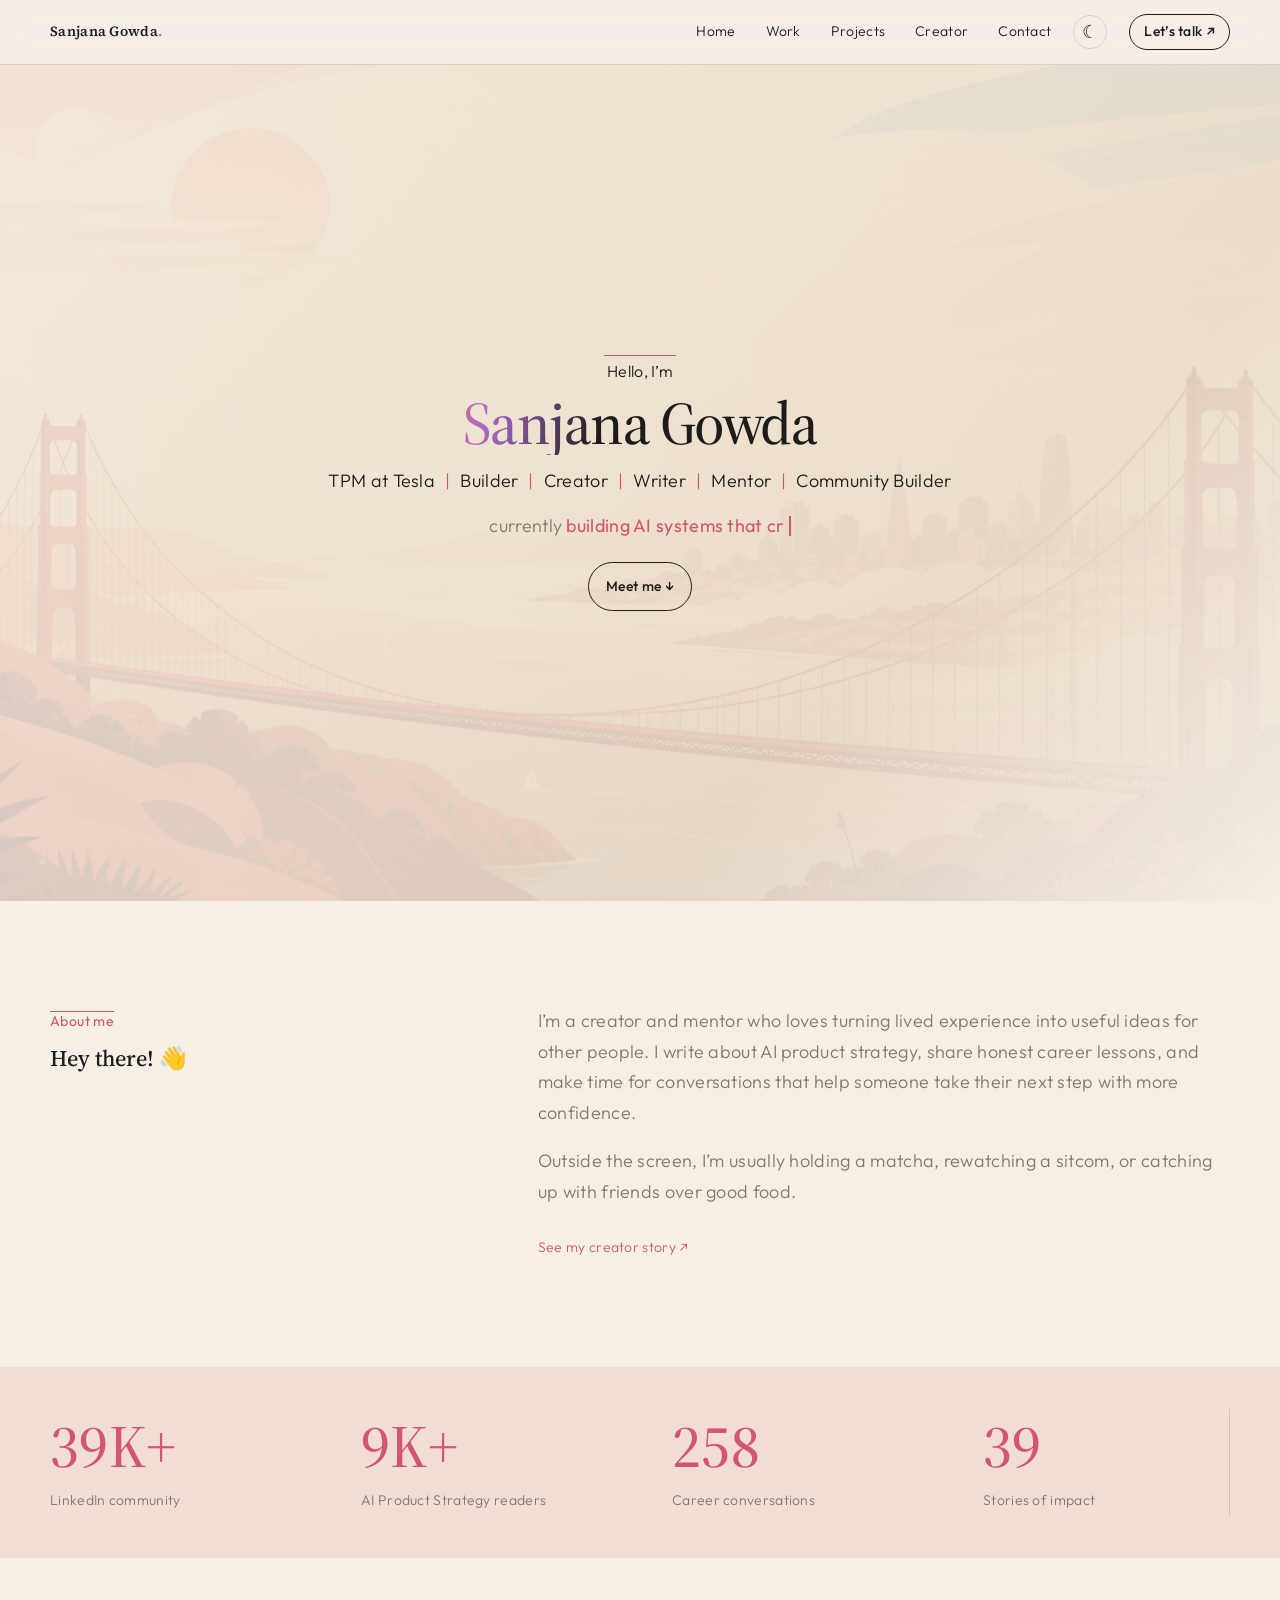
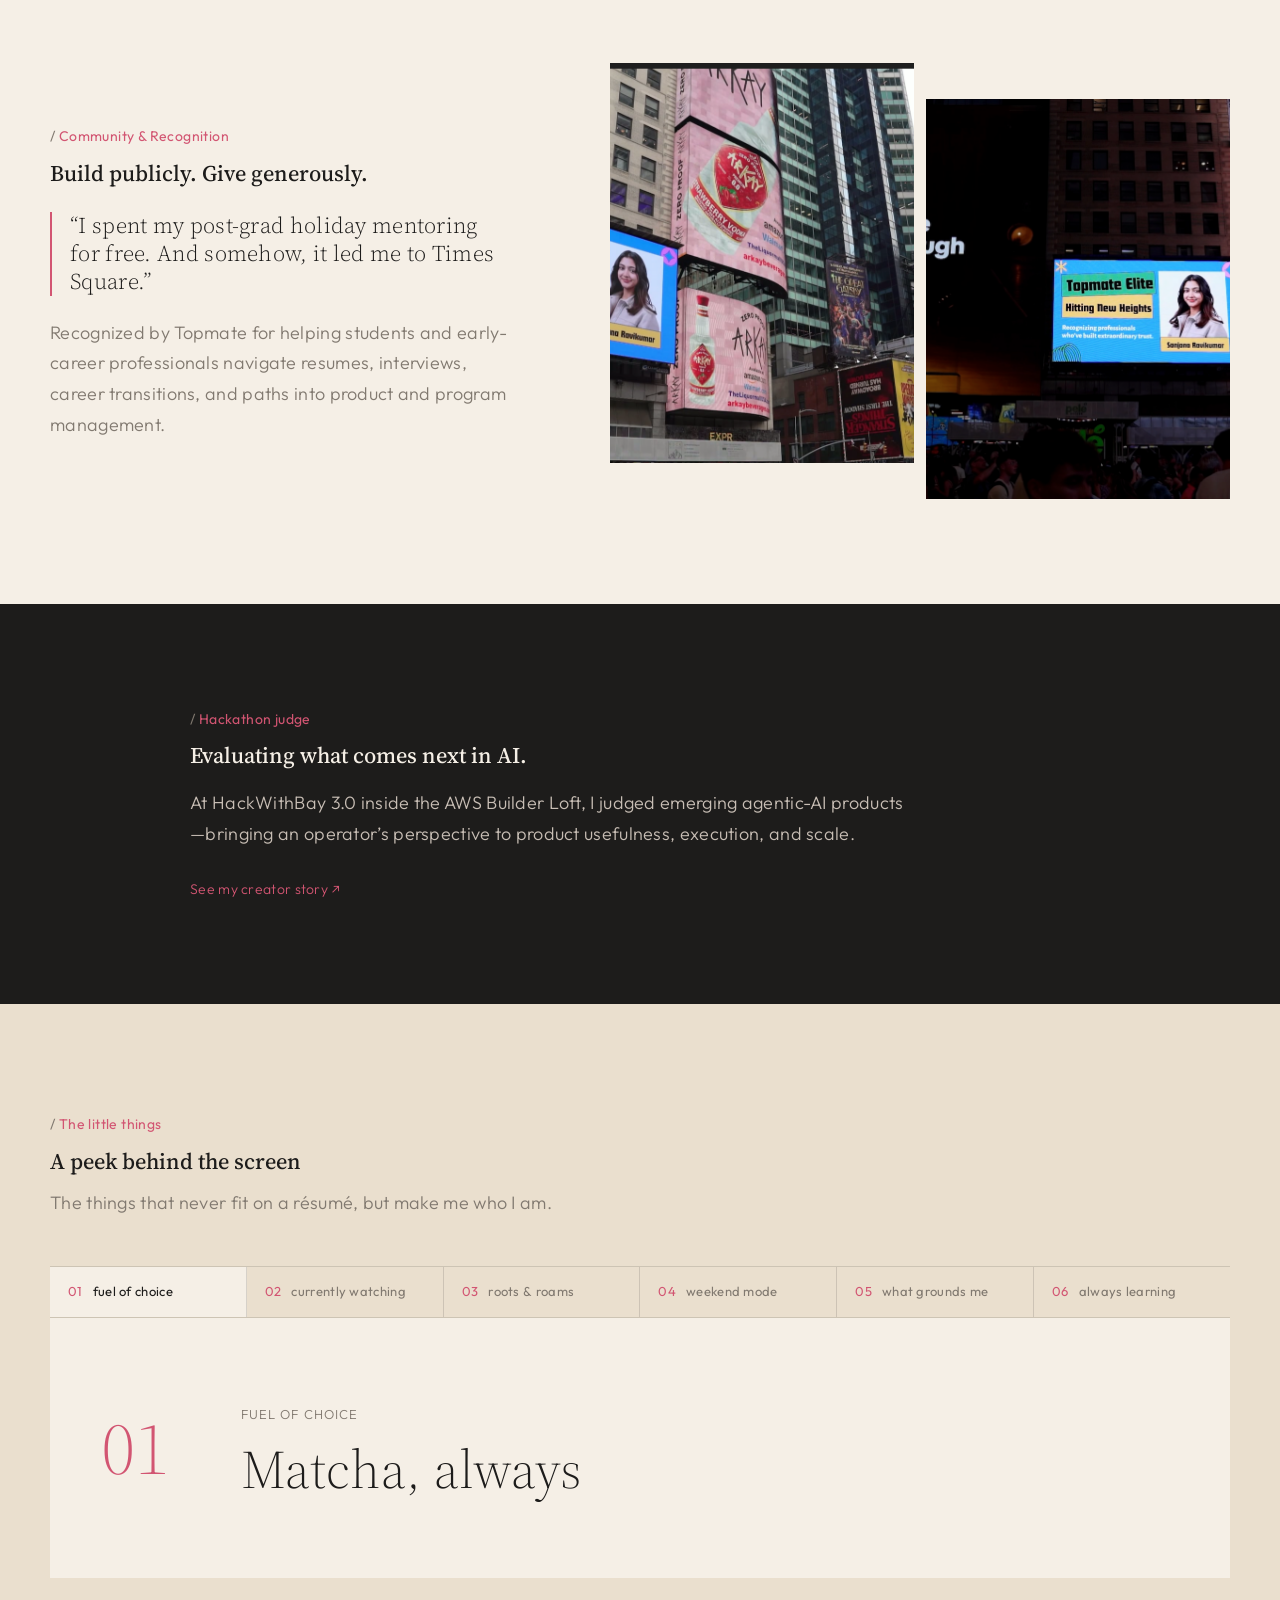
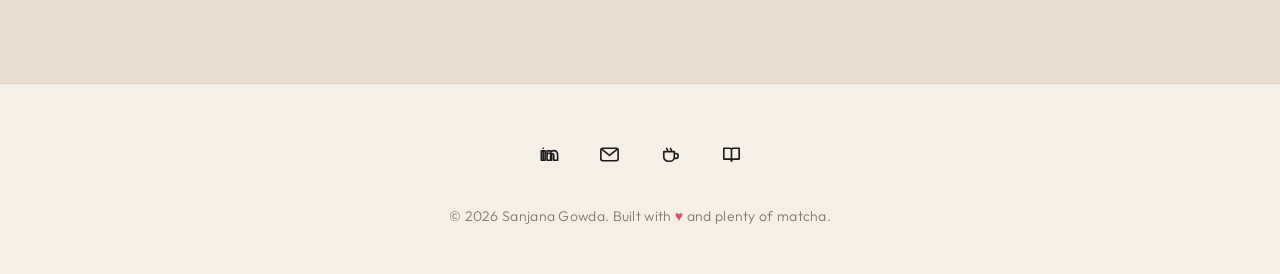
==== commit 01ff3ab8: "Publish Sanjana portfolio" ====
--- a/index.html
+++ b/index.html
@@ -1 +1 @@
-<!DOCTYPE html><html lang="en"><head><meta charset="UTF-8"><title>Sanjana Gowda | AI Product &amp; Operations</title><meta name="description" content="Sanjana Gowda builds AI products and operations systems, writes AI Product Strategy, and mentors the next generation of product leaders."><meta name="viewport" content="width=device-width, initial-scale=1.0"><link rel="canonical" href="https://sanjana1311.github.io/"><link rel="icon" type="image/png" href="/favicon.png"><meta property="og:type" content="website"><meta property="og:title" content="Sanjana Gowda | AI Product &amp; Operations"><meta property="og:description" content="Sanjana Gowda builds AI products and operations systems, writes AI Product Strategy, and mentors the next generation of product leaders."><meta property="og:url" content="https://sanjana1311.github.io/"><meta property="og:image" content="https://sanjana1311.github.io/og.image.png"><meta property="og:image:width" content="1200"><meta property="og:image:height" content="630"><meta property="og:image:alt" content="Sanjana Gowda — AI product builder, writer, creator, and mentor"><meta name="twitter:card" content="summary_large_image"><meta name="twitter:title" content="Sanjana Gowda | AI Product &amp; Operations"><meta name="twitter:description" content="Sanjana Gowda builds AI products and operations systems, writes AI Product Strategy, and mentors the next generation of product leaders."><meta name="twitter:image" content="https://sanjana1311.github.io/og.image.png"><link rel="preconnect" href="https://fonts.googleapis.com"><link rel="preconnect" href="https://fonts.gstatic.com" crossorigin="anonymous"><link href="https://fonts.googleapis.com/css2?family=Outfit:wght@300;400;500;600&family=Source+Serif+4:opsz,wght@8..60,400;8..60,500;8..60,600&display=swap" rel="stylesheet"><link rel="stylesheet" href="/_astro/footer.Bheb-P6i.css"><link rel="stylesheet" href="/_astro/index.-oUrScM2.css"></head><body><header data-astro-cid-jbsoqdrt><nav class="page-shell" aria-label="Main navigation" data-astro-cid-jbsoqdrt><a class="mark" href="/" data-astro-cid-jbsoqdrt>Sanjana Gowda</a><div data-astro-cid-jbsoqdrt><a href="/" data-astro-cid-jbsoqdrt>Home</a><a href="/work" data-astro-cid-jbsoqdrt>Work</a><a href="/projects" data-astro-cid-jbsoqdrt>Projects</a><a href="/creator" data-astro-cid-jbsoqdrt>Creator</a><a href="/contact" data-astro-cid-jbsoqdrt>Contact</a></div><button class="theme-toggle" type="button" aria-label="Switch to night mode" aria-pressed="false" data-astro-cid-jbsoqdrt><span aria-hidden="true" data-astro-cid-jbsoqdrt>☾</span></button><a class="hello" href="/contact" data-astro-cid-jbsoqdrt>Let’s talk ↗</a></nav></header><script type="module">var e=document.querySelector(`.theme-toggle`),t=document.documentElement,n=localStorage.getItem(`sanjana-theme`)??(window.matchMedia(`(prefers-color-scheme: dark)`).matches?`dark`:`light`),r=n=>{t.dataset.theme=n;let r=n===`dark`;e?.setAttribute(`aria-pressed`,String(r)),e?.setAttribute(`aria-label`,r?`Switch to day mode`:`Switch to night mode`),e&&(e.querySelector(`span`).textContent=r?`☀`:`☾`)};r(n),e?.addEventListener(`click`,()=>{let e=t.dataset.theme===`dark`?`light`:`dark`;localStorage.setItem(`sanjana-theme`,e),r(e)});</script><main id="home" data-astro-cid-q5zlckpc><section class="hero" data-astro-cid-q5zlckpc><div class="hero-image" aria-hidden="true" data-astro-cid-q5zlckpc></div><div class="veil" aria-hidden="true" data-astro-cid-q5zlckpc></div><div class="page-shell hero-inner" data-astro-cid-q5zlckpc><p class="hello" style="font-family:'Outfit',Arial,sans-serif!important;font-size:16px!important;color:var(--ink)!important" data-astro-cid-q5zlckpc>Hello, I’m</p><h1 style="font-family:'Source Serif 4',Georgia,serif!important;font-size:clamp(44px,8vw,60px)!important;line-height:1.05!important;font-weight:500!important;letter-spacing:-1.5px!important" data-astro-cid-q5zlckpc><button class="magic-name" type="button" aria-label="Sanjana Gowda — activate the hidden celebration" data-astro-cid-q5zlckpc>Sanjana Gowda</button></h1><div class="intro" style="font-family:'Outfit',Arial,sans-serif!important;font-size:18px!important;line-height:1.3!important" data-astro-cid-q5zlckpc><span data-astro-cid-q5zlckpc>TPM at Tesla</span><i data-astro-cid-q5zlckpc>|</i><span data-astro-cid-q5zlckpc>Builder</span><i data-astro-cid-q5zlckpc>|</i><span data-astro-cid-q5zlckpc>Creator</span><i data-astro-cid-q5zlckpc>|</i><span data-astro-cid-q5zlckpc>Writer</span><i data-astro-cid-q5zlckpc>|</i><span data-astro-cid-q5zlckpc>Mentor</span><i data-astro-cid-q5zlckpc>|</i><span data-astro-cid-q5zlckpc>Community Builder</span></div><p class="hero-summary building-line" style="font-family:'Outfit',Arial,sans-serif!important;font-size:18px!important;line-height:1.55!important" data-astro-cid-q5zlckpc>currently <strong class="typed-line" data-text="building AI systems that create leverage" data-astro-cid-q5zlckpc>building AI systems that create leverage</strong><span class="typing-cursor" aria-hidden="true" data-astro-cid-q5zlckpc></span></p><a class="meet" href="#about" data-astro-cid-q5zlckpc>Meet me ↓</a></div></section><canvas class="magic-canvas" aria-hidden="true" data-astro-cid-q5zlckpc></canvas><p class="magic-message" role="status" aria-live="polite" data-astro-cid-q5zlckpc></p><section id="about" class="about page-shell" data-astro-cid-q5zlckpc><div data-astro-cid-q5zlckpc><p class="overline" data-astro-cid-q5zlckpc>About me</p><h2 data-astro-cid-q5zlckpc>Hey there! 👋</h2></div><div data-astro-cid-q5zlckpc><p data-astro-cid-q5zlckpc>I’m a creator and mentor who loves turning lived experience into useful ideas for other people. I write about AI product strategy, share honest career lessons, and make time for conversations that help someone take their next step with more confidence.</p><p data-astro-cid-q5zlckpc>Outside the screen, I’m usually holding a matcha, rewatching a sitcom, or catching up with friends over good food.</p><a href="/creator" data-astro-cid-q5zlckpc>See my creator story ↗</a></div></section></main><script type="module">var e=document.querySelector(`.typed-line`);if(e&&!window.matchMedia(`(prefers-reduced-motion: reduce)`).matches){let t=e.dataset.text??``,n=0,r=!1;e.textContent=``;let i=()=>{if(n+=r?-1:1,e.textContent=t.slice(0,n),!r&&n===t.length){r=!0,window.setTimeout(i,1700);return}if(r&&n===0){r=!1,window.setTimeout(i,550);return}window.setTimeout(i,r?38:72)};window.setTimeout(i,450)}</script><script type="module">var e=document.querySelector(`.magic-name`),t=document.querySelector(`.magic-canvas`),n=document.querySelector(`.magic-message`),r=t?.getContext(`2d`),i=[`#d25572`,`#ff5a1f`,`#91a84a`,`#f7d9a6`,`#29231f`],a=0,o=()=>{if(!t||!r)return;let e=Math.min(window.devicePixelRatio||1,2);t.width=window.innerWidth*e,t.height=window.innerHeight*e,r.setTransform(e,0,0,e,0,0)};e?.addEventListener(`click`,()=>{if(!e||!t||!r||!n)return;if(window.matchMedia(`(prefers-reduced-motion: reduce)`).matches){n.textContent=`You found Sanjana mode ✦`,n.classList.add(`is-visible`),window.setTimeout(()=>n.classList.remove(`is-visible`),1800);return}window.cancelAnimationFrame(a),o();let s=e.getBoundingClientRect(),c=s.left+s.width/2,l=s.top+s.height/2,u=Array.from({length:130},(e,t)=>{let n=Math.PI*2*t/130+(Math.random()-.5)*.35,r=4+Math.random()*9;return{x:c,y:l,vx:Math.cos(n)*r,vy:Math.sin(n)*r-2,gravity:.11+Math.random()*.09,drag:.986,size:3+Math.random()*7,rotation:Math.random()*Math.PI,spin:(Math.random()-.5)*.2,color:i[t%i.length],life:1,shape:t%4}});n.textContent=`You found Sanjana mode ✦`,n.classList.add(`is-visible`),window.setTimeout(()=>n.classList.remove(`is-visible`),1800);let d=performance.now(),f=e=>{let t=Math.min((e-d)/16.67,2);d=e,r.clearRect(0,0,window.innerWidth,window.innerHeight);let n=!1;u.forEach(e=>{if(!(e.life<=0)){if(n=!0,e.vx*=e.drag,e.vy=e.vy*e.drag+e.gravity*t,e.x+=e.vx*t,e.y+=e.vy*t,e.rotation+=e.spin*t,e.life-=.009*t,r.save(),r.translate(e.x,e.y),r.rotate(e.rotation),r.globalAlpha=Math.max(e.life,0),r.fillStyle=e.color,e.shape===0)r.beginPath(),r.arc(0,0,e.size/2,0,Math.PI*2),r.fill();else if(e.shape===1)r.fillRect(-e.size/2,-e.size/5,e.size,e.size/2.5);else{r.beginPath();for(let t=0;t<8;t+=1){let n=t%2==0?e.size:e.size*.24,i=t*Math.PI/4,a=Math.cos(i)*n,o=Math.sin(i)*n;t===0?r.moveTo(a,o):r.lineTo(a,o)}r.closePath(),r.fill()}r.restore()}}),n?a=window.requestAnimationFrame(f):r.clearRect(0,0,window.innerWidth,window.innerHeight)};a=window.requestAnimationFrame(f)}),window.addEventListener(`resize`,o);</script><section class="creator-proof" data-astro-cid-iavgse3w><div class="page-shell" data-astro-cid-iavgse3w><div data-astro-cid-iavgse3w><strong data-astro-cid-iavgse3w>37K+</strong><span data-astro-cid-iavgse3w>LinkedIn community</span></div><div data-astro-cid-iavgse3w><strong data-astro-cid-iavgse3w>9K+</strong><span data-astro-cid-iavgse3w>AI Product Strategy readers</span></div><div data-astro-cid-iavgse3w><strong data-astro-cid-iavgse3w>258</strong><span data-astro-cid-iavgse3w>Career conversations</span></div><div data-astro-cid-iavgse3w><strong data-astro-cid-iavgse3w>39</strong><span data-astro-cid-iavgse3w>Stories of impact</span></div></div></section><section class="feature page-shell" data-astro-cid-iavgse3w><div class="feature-copy" data-astro-cid-iavgse3w><p class="kicker" data-astro-cid-iavgse3w>Community & Recognition</p><h2 data-astro-cid-iavgse3w>Build publicly. Give generously.</h2><blockquote data-astro-cid-iavgse3w>“I spent my post-grad holiday mentoring for free. And somehow, it led me to Times Square.”</blockquote><p data-astro-cid-iavgse3w>Recognized by Topmate for helping students and early-career professionals navigate resumes, interviews, career transitions, and paths into product and program management.</p></div><div class="images" data-astro-cid-iavgse3w><img src="/billboard-day.png" alt="Sanjana featured in Times Square during the day" data-astro-cid-iavgse3w><img src="/billboard-night.png" alt="Sanjana featured in Times Square at night" data-astro-cid-iavgse3w></div></section><section class="hackathon" data-astro-cid-iavgse3w><div class="page-shell" data-astro-cid-iavgse3w><p class="kicker" data-astro-cid-iavgse3w>Hackathon judge</p><h2 data-astro-cid-iavgse3w>Evaluating what comes next in AI.</h2><p data-astro-cid-iavgse3w>At HackWithBay 3.0 inside the AWS Builder Loft, I judged emerging agentic-AI products—bringing an operator’s perspective to product usefulness, execution, and scale.</p><a href="/creator" data-astro-cid-iavgse3w>See my creator story ↗</a></div></section><section id="little-things" class="personal" data-astro-cid-iavgse3w><div class="page-shell" data-astro-cid-iavgse3w><div class="heading" data-astro-cid-iavgse3w><p class="kicker" data-astro-cid-iavgse3w>The little things</p><h2 data-astro-cid-iavgse3w>A peek behind the screen</h2><p data-astro-cid-iavgse3w>The things that never fit on a résumé, but make me who I am.</p></div><div class="off-duty" data-astro-cid-iavgse3w><div class="detail-tabs" role="tablist" aria-label="The little things" data-astro-cid-iavgse3w><button type="button" role="tab" aria-selected="true" data-label="FUEL OF CHOICE" data-value="Matcha, always" data-astro-cid-iavgse3w><span data-astro-cid-iavgse3w>01</span>fuel of choice</button><button type="button" role="tab" aria-selected="false" data-label="CURRENTLY WATCHING" data-value="Shrinking and Ted Lasso · All-time favourites: Brooklyn Nine-Nine, Friends, and How I Met Your Mother" data-astro-cid-iavgse3w><span data-astro-cid-iavgse3w>02</span>currently watching</button><button type="button" role="tab" aria-selected="false" data-label="ROOTS &amp; ROAMS" data-value="From India, now exploring the Bay Area" data-astro-cid-iavgse3w><span data-astro-cid-iavgse3w>03</span>roots &amp; roams</button><button type="button" role="tab" aria-selected="false" data-label="WEEKEND MODE" data-value="Long conversations and good food with friends" data-astro-cid-iavgse3w><span data-astro-cid-iavgse3w>04</span>weekend mode</button><button type="button" role="tab" aria-selected="false" data-label="WHAT GROUNDS ME" data-value="By grace. Through faith." data-astro-cid-iavgse3w><span data-astro-cid-iavgse3w>05</span>what grounds me</button><button type="button" role="tab" aria-selected="false" data-label="ALWAYS LEARNING" data-value="New ideas, thoughtful people, and a fresh perspective." data-astro-cid-iavgse3w><span data-astro-cid-iavgse3w>06</span>always learning</button></div><div class="detail-display" aria-live="polite" data-astro-cid-iavgse3w><span data-detail-number data-astro-cid-iavgse3w>01</span><div data-astro-cid-iavgse3w><small data-detail-label data-astro-cid-iavgse3w>FUEL OF CHOICE</small><p data-detail-value data-astro-cid-iavgse3w>Matcha, always</p></div></div></div></div></section><script type="module">var e=Array.from(document.querySelectorAll(`.detail-tabs button`)),t=document.querySelector(`.detail-display`),n=document.querySelector(`[data-detail-number]`),r=document.querySelector(`[data-detail-label]`),i=document.querySelector(`[data-detail-value]`),a=(a,o)=>{!t||!n||!r||!i||(e.forEach(e=>e.setAttribute(`aria-selected`,String(e===a))),t.classList.add(`is-changing`),window.setTimeout(()=>{n.textContent=`0${o+1}`,r.textContent=a.dataset.label??``,i.textContent=a.dataset.value??``,t.classList.remove(`is-changing`)},150))};e.forEach((e,t)=>e.addEventListener(`click`,()=>a(e,t)));</script><footer data-astro-cid-ddhozxeg><div class="page-shell footer-inner" data-astro-cid-ddhozxeg><nav aria-label="Social links" data-astro-cid-ddhozxeg><a href="https://www.linkedin.com/in/sanjana-gowda-072519245/" target="_blank" rel="noopener noreferrer" aria-label="LinkedIn" data-astro-cid-ddhozxeg><svg viewBox="0 0 24 24" aria-hidden="true" data-astro-cid-ddhozxeg><path d="M6.5 8.2V18M6.5 5.5v.1M10.5 18v-5.5c0-2.2 4.8-2.9 4.8.5v5M4.5 8.2h4v9.8h-4zM10.5 8.2h3.7v1.6c.8-1.2 2-1.9 3.4-1.9 2.7 0 3.9 1.8 3.9 5.1v5h-4v-4.4c0-1.6-.4-2.6-1.7-2.6-1.4 0-1.6 1.2-1.6 2.6V18h-3.7z" data-astro-cid-ddhozxeg></path></svg></a><a href="mailto:hrsanjana26@gmail.com" aria-label="Email Sanjana" data-astro-cid-ddhozxeg><svg viewBox="0 0 24 24" aria-hidden="true" data-astro-cid-ddhozxeg><rect x="3" y="5.5" width="18" height="13" rx="2" data-astro-cid-ddhozxeg></rect><path d="m4.5 7 7.5 6 7.5-6" data-astro-cid-ddhozxeg></path></svg></a><a href="https://topmate.io/sanjana_ravikumar" target="_blank" rel="noopener noreferrer" aria-label="Book a coffee chat on Topmate" data-astro-cid-ddhozxeg><svg viewBox="0 0 24 24" aria-hidden="true" data-astro-cid-ddhozxeg><path d="M5 9h11v5.5A4.5 4.5 0 0 1 11.5 19h-2A4.5 4.5 0 0 1 5 14.5zM16 11h1.5a2.5 2.5 0 0 1 0 5H16M8 5.5c0 1 1 1 1 2M12 5.5c0 1 1 1 1 2" data-astro-cid-ddhozxeg></path></svg></a><a href="https://www.linkedin.com/newsletters/ai-product-strategy-7381861466196549632/" target="_blank" rel="noopener noreferrer" aria-label="Read AI Product Strategy" data-astro-cid-ddhozxeg><svg viewBox="0 0 24 24" aria-hidden="true" data-astro-cid-ddhozxeg><path d="M4 5.5h6.2c1 0 1.8.8 1.8 1.8V19c0-1.2-1-2.2-2.2-2.2H4zM20 5.5h-6.2c-1 0-1.8.8-1.8 1.8V19c0-1.2 1-2.2 2.2-2.2H20z" data-astro-cid-ddhozxeg></path></svg></a></nav><p data-astro-cid-ddhozxeg>© 2026 Sanjana Gowda. Built with <span data-astro-cid-ddhozxeg>♥</span> and plenty of matcha.</p></div></footer></body></html><script type="module">var e=document.querySelector(`.game-trigger`),t=document.querySelector(`.trail-game`),n=document.querySelector(`.trail-stop`),r=document.querySelector(`[data-score]`),i=document.querySelector(`.game-win`),a=document.querySelector(`.trail-note`),o=document.querySelector(`[data-note]`),s=document.querySelector(`[data-next]`),c=[{path:`/`,key:`ai`,symbol:`AI`,label:`Curiosity`,note:`You found the idea that starts every build.`,next:`/work`},{path:`/work/`,key:`tesla`,symbol:`⚡`,label:`Tesla`,note:`You found the operator behind the ideas.`,next:`/projects`},{path:`/projects/`,key:`build`,symbol:`</>`,label:`Builder`,note:`You found the systems Sanjana keeps building.`,next:`/creator`},{path:`/creator/`,key:`voice`,symbol:`Aa`,label:`Voice`,note:`You found the stories, lessons, and mentorship.`,next:`/contact`},{path:`/contact/`,key:`people`,symbol:`♥`,label:`People`,note:`You found what all the work is really about.`,next:`/`}],l=e=>e===`/`?`/`:`${e.replace(/\/$/,``)}/`,u=c.find(e=>e.path===l(window.location.pathname)),d=()=>JSON.parse(localStorage.getItem(`sanjana-trail`)??`[]`),f=e=>localStorage.setItem(`sanjana-trail`,JSON.stringify(e)),p=()=>{if(!n||!r||!i||!a||!o||!s||!u)return;let e=d();if(r.textContent=String(e.length),n.replaceChildren(),a.hidden=!0,i.hidden=e.length!==c.length,e.length===c.length)return;if(e.includes(u.key)){o.textContent=`This stop is complete. The trail continues on the next page.`,s.href=u.next,a.hidden=!1;return}let t=document.createElement(`button`);t.type=`button`,t.className=`trail-token`,t.setAttribute(`aria-label`,`Collect ${u.label}`),t.innerHTML=`<b>${u.symbol}</b><small>${u.label}</small>`,t.addEventListener(`click`,()=>{t.classList.add(`is-found`);let e=[...d(),u.key];f(e),r.textContent=String(e.length),window.setTimeout(()=>{e.length===c.length?i.hidden=!1:(o.textContent=u.note,s.href=u.next,a.hidden=!1)},350)},{once:!0}),n.append(t)},m=()=>{!t||!e||(t.hidden=!0,localStorage.removeItem(`sanjana-trail-active`),e.setAttribute(`aria-expanded`,`false`),e.textContent=`Start Sanjana’s trail ↗`)},h=()=>{!t||!e||(localStorage.setItem(`sanjana-trail-active`,`true`),t.hidden=!1,e.setAttribute(`aria-expanded`,`true`),e.textContent=`Pause trail`,p())};e?.addEventListener(`click`,()=>t?.hidden?h():m()),document.querySelector(`[data-close]`)?.addEventListener(`click`,m),document.querySelector(`[data-dismiss]`)?.addEventListener(`click`,m),localStorage.getItem(`sanjana-trail-active`)===`true`&&h();</script>+<!DOCTYPE html><html lang="en"><head><meta charset="UTF-8"><title>Sanjana Gowda | AI Product &amp; Operations</title><meta name="description" content="Sanjana Gowda builds AI products and operations systems, writes AI Product Strategy, and mentors the next generation of product leaders."><meta name="viewport" content="width=device-width, initial-scale=1.0"><link rel="canonical" href="https://sanjana1311.github.io/"><link rel="icon" type="image/png" href="/favicon.png"><meta property="og:type" content="website"><meta property="og:title" content="Sanjana Gowda | AI Product &amp; Operations"><meta property="og:description" content="Sanjana Gowda builds AI products and operations systems, writes AI Product Strategy, and mentors the next generation of product leaders."><meta property="og:url" content="https://sanjana1311.github.io/"><meta property="og:image" content="https://sanjana1311.github.io/og.image.png"><meta property="og:image:width" content="1200"><meta property="og:image:height" content="630"><meta property="og:image:alt" content="Sanjana Gowda — AI product builder, writer, creator, and mentor"><meta name="twitter:card" content="summary_large_image"><meta name="twitter:title" content="Sanjana Gowda | AI Product &amp; Operations"><meta name="twitter:description" content="Sanjana Gowda builds AI products and operations systems, writes AI Product Strategy, and mentors the next generation of product leaders."><meta name="twitter:image" content="https://sanjana1311.github.io/og.image.png"><link rel="preconnect" href="https://fonts.googleapis.com"><link rel="preconnect" href="https://fonts.gstatic.com" crossorigin="anonymous"><link href="https://fonts.googleapis.com/css2?family=Outfit:wght@300;400;500;600&family=Source+Serif+4:opsz,wght@8..60,400;8..60,500;8..60,600&display=swap" rel="stylesheet"><link rel="stylesheet" href="/_astro/footer.Bheb-P6i.css"><link rel="stylesheet" href="/_astro/index.-oUrScM2.css"></head><body><header data-astro-cid-jbsoqdrt><nav class="page-shell" aria-label="Main navigation" data-astro-cid-jbsoqdrt><a class="mark" href="/" data-astro-cid-jbsoqdrt>Sanjana Gowda</a><div data-astro-cid-jbsoqdrt><a href="/" data-astro-cid-jbsoqdrt>Home</a><a href="/work" data-astro-cid-jbsoqdrt>Work</a><a href="/projects" data-astro-cid-jbsoqdrt>Projects</a><a href="/creator" data-astro-cid-jbsoqdrt>Creator</a><a href="/contact" data-astro-cid-jbsoqdrt>Contact</a></div><button class="theme-toggle" type="button" aria-label="Switch to night mode" aria-pressed="false" data-astro-cid-jbsoqdrt><span aria-hidden="true" data-astro-cid-jbsoqdrt>☾</span></button><a class="hello" href="/contact" data-astro-cid-jbsoqdrt>Let’s talk ↗</a></nav></header><script type="module">var e=document.querySelector(`.theme-toggle`),t=document.documentElement,n=localStorage.getItem(`sanjana-theme`)??(window.matchMedia(`(prefers-color-scheme: dark)`).matches?`dark`:`light`),r=n=>{t.dataset.theme=n;let r=n===`dark`;e?.setAttribute(`aria-pressed`,String(r)),e?.setAttribute(`aria-label`,r?`Switch to day mode`:`Switch to night mode`),e&&(e.querySelector(`span`).textContent=r?`☀`:`☾`)};r(n),e?.addEventListener(`click`,()=>{let e=t.dataset.theme===`dark`?`light`:`dark`;localStorage.setItem(`sanjana-theme`,e),r(e)});</script><main id="home" data-astro-cid-q5zlckpc><section class="hero" data-astro-cid-q5zlckpc><div class="hero-image" aria-hidden="true" data-astro-cid-q5zlckpc></div><div class="veil" aria-hidden="true" data-astro-cid-q5zlckpc></div><div class="page-shell hero-inner" data-astro-cid-q5zlckpc><p class="hello" style="font-family:'Outfit',Arial,sans-serif!important;font-size:16px!important;color:var(--ink)!important" data-astro-cid-q5zlckpc>Hello, I’m</p><h1 style="font-family:'Source Serif 4',Georgia,serif!important;font-size:clamp(44px,8vw,60px)!important;line-height:1.05!important;font-weight:500!important;letter-spacing:-1.5px!important" data-astro-cid-q5zlckpc><button class="magic-name" type="button" aria-label="Sanjana Gowda — activate the hidden celebration" data-astro-cid-q5zlckpc>Sanjana Gowda</button></h1><div class="intro" style="font-family:'Outfit',Arial,sans-serif!important;font-size:18px!important;line-height:1.3!important" data-astro-cid-q5zlckpc><span data-astro-cid-q5zlckpc>TPM at Tesla</span><i data-astro-cid-q5zlckpc>|</i><span data-astro-cid-q5zlckpc>Builder</span><i data-astro-cid-q5zlckpc>|</i><span data-astro-cid-q5zlckpc>Creator</span><i data-astro-cid-q5zlckpc>|</i><span data-astro-cid-q5zlckpc>Writer</span><i data-astro-cid-q5zlckpc>|</i><span data-astro-cid-q5zlckpc>Mentor</span><i data-astro-cid-q5zlckpc>|</i><span data-astro-cid-q5zlckpc>Community Builder</span></div><p class="hero-summary building-line" style="font-family:'Outfit',Arial,sans-serif!important;font-size:18px!important;line-height:1.55!important" data-astro-cid-q5zlckpc>currently <strong class="typed-line" data-text="building AI systems that create leverage" data-astro-cid-q5zlckpc>building AI systems that create leverage</strong><span class="typing-cursor" aria-hidden="true" data-astro-cid-q5zlckpc></span></p><a class="meet" href="#about" data-astro-cid-q5zlckpc>Meet me ↓</a></div></section><canvas class="magic-canvas" aria-hidden="true" data-astro-cid-q5zlckpc></canvas><p class="magic-message" role="status" aria-live="polite" data-astro-cid-q5zlckpc></p><section id="about" class="about page-shell" data-astro-cid-q5zlckpc><div data-astro-cid-q5zlckpc><p class="overline" data-astro-cid-q5zlckpc>About me</p><h2 data-astro-cid-q5zlckpc>Hey there! 👋</h2></div><div data-astro-cid-q5zlckpc><p data-astro-cid-q5zlckpc>I’m a creator and mentor who loves turning lived experience into useful ideas for other people. I write about AI product strategy, share honest career lessons, and make time for conversations that help someone take their next step with more confidence.</p><p data-astro-cid-q5zlckpc>Outside the screen, I’m usually holding a matcha, rewatching a sitcom, or catching up with friends over good food.</p><a href="/creator" data-astro-cid-q5zlckpc>See my creator story ↗</a></div></section></main><script type="module">var e=document.querySelector(`.typed-line`);if(e&&!window.matchMedia(`(prefers-reduced-motion: reduce)`).matches){let t=e.dataset.text??``,n=0,r=!1;e.textContent=``;let i=()=>{if(n+=r?-1:1,e.textContent=t.slice(0,n),!r&&n===t.length){r=!0,window.setTimeout(i,1700);return}if(r&&n===0){r=!1,window.setTimeout(i,550);return}window.setTimeout(i,r?38:72)};window.setTimeout(i,450)}</script><script type="module">var e=document.querySelector(`.magic-name`),t=document.querySelector(`.magic-canvas`),n=document.querySelector(`.magic-message`),r=t?.getContext(`2d`),i=[`#d25572`,`#ff5a1f`,`#91a84a`,`#f7d9a6`,`#29231f`],a=0,o=()=>{if(!t||!r)return;let e=Math.min(window.devicePixelRatio||1,2);t.width=window.innerWidth*e,t.height=window.innerHeight*e,r.setTransform(e,0,0,e,0,0)};e?.addEventListener(`click`,()=>{if(!e||!t||!r||!n)return;if(window.matchMedia(`(prefers-reduced-motion: reduce)`).matches){n.textContent=`You found Sanjana mode ✦`,n.classList.add(`is-visible`),window.setTimeout(()=>n.classList.remove(`is-visible`),1800);return}window.cancelAnimationFrame(a),o();let s=e.getBoundingClientRect(),c=s.left+s.width/2,l=s.top+s.height/2,u=Array.from({length:130},(e,t)=>{let n=Math.PI*2*t/130+(Math.random()-.5)*.35,r=4+Math.random()*9;return{x:c,y:l,vx:Math.cos(n)*r,vy:Math.sin(n)*r-2,gravity:.11+Math.random()*.09,drag:.986,size:3+Math.random()*7,rotation:Math.random()*Math.PI,spin:(Math.random()-.5)*.2,color:i[t%i.length],life:1,shape:t%4}});n.textContent=`You found Sanjana mode ✦`,n.classList.add(`is-visible`),window.setTimeout(()=>n.classList.remove(`is-visible`),1800);let d=performance.now(),f=e=>{let t=Math.min((e-d)/16.67,2);d=e,r.clearRect(0,0,window.innerWidth,window.innerHeight);let n=!1;u.forEach(e=>{if(!(e.life<=0)){if(n=!0,e.vx*=e.drag,e.vy=e.vy*e.drag+e.gravity*t,e.x+=e.vx*t,e.y+=e.vy*t,e.rotation+=e.spin*t,e.life-=.009*t,r.save(),r.translate(e.x,e.y),r.rotate(e.rotation),r.globalAlpha=Math.max(e.life,0),r.fillStyle=e.color,e.shape===0)r.beginPath(),r.arc(0,0,e.size/2,0,Math.PI*2),r.fill();else if(e.shape===1)r.fillRect(-e.size/2,-e.size/5,e.size,e.size/2.5);else{r.beginPath();for(let t=0;t<8;t+=1){let n=t%2==0?e.size:e.size*.24,i=t*Math.PI/4,a=Math.cos(i)*n,o=Math.sin(i)*n;t===0?r.moveTo(a,o):r.lineTo(a,o)}r.closePath(),r.fill()}r.restore()}}),n?a=window.requestAnimationFrame(f):r.clearRect(0,0,window.innerWidth,window.innerHeight)};a=window.requestAnimationFrame(f)}),window.addEventListener(`resize`,o);</script><section class="creator-proof" data-astro-cid-iavgse3w><div class="page-shell" data-astro-cid-iavgse3w><div data-astro-cid-iavgse3w><strong data-astro-cid-iavgse3w>39K+</strong><span data-astro-cid-iavgse3w>LinkedIn community</span></div><div data-astro-cid-iavgse3w><strong data-astro-cid-iavgse3w>9K+</strong><span data-astro-cid-iavgse3w>AI Product Strategy readers</span></div><div data-astro-cid-iavgse3w><strong data-astro-cid-iavgse3w>258</strong><span data-astro-cid-iavgse3w>Career conversations</span></div><div data-astro-cid-iavgse3w><strong data-astro-cid-iavgse3w>39</strong><span data-astro-cid-iavgse3w>Stories of impact</span></div></div></section><section class="feature page-shell" data-astro-cid-iavgse3w><div class="feature-copy" data-astro-cid-iavgse3w><p class="kicker" data-astro-cid-iavgse3w>Community & Recognition</p><h2 data-astro-cid-iavgse3w>Build publicly. Give generously.</h2><blockquote data-astro-cid-iavgse3w>“I spent my post-grad holiday mentoring for free. And somehow, it led me to Times Square.”</blockquote><p data-astro-cid-iavgse3w>Recognized by Topmate for helping students and early-career professionals navigate resumes, interviews, career transitions, and paths into product and program management.</p></div><div class="images" data-astro-cid-iavgse3w><img src="/billboard-day.png" alt="Sanjana featured in Times Square during the day" data-astro-cid-iavgse3w><img src="/billboard-night.png" alt="Sanjana featured in Times Square at night" data-astro-cid-iavgse3w></div></section><section class="hackathon" data-astro-cid-iavgse3w><div class="page-shell" data-astro-cid-iavgse3w><p class="kicker" data-astro-cid-iavgse3w>Hackathon judge</p><h2 data-astro-cid-iavgse3w>Evaluating what comes next in AI.</h2><p data-astro-cid-iavgse3w>At HackWithBay 3.0 inside the AWS Builder Loft, I judged emerging agentic-AI products—bringing an operator’s perspective to product usefulness, execution, and scale.</p><a href="/creator" data-astro-cid-iavgse3w>See my creator story ↗</a></div></section><section id="little-things" class="personal" data-astro-cid-iavgse3w><div class="page-shell" data-astro-cid-iavgse3w><div class="heading" data-astro-cid-iavgse3w><p class="kicker" data-astro-cid-iavgse3w>The little things</p><h2 data-astro-cid-iavgse3w>A peek behind the screen</h2><p data-astro-cid-iavgse3w>The things that never fit on a résumé, but make me who I am.</p></div><div class="off-duty" data-astro-cid-iavgse3w><div class="detail-tabs" role="tablist" aria-label="The little things" data-astro-cid-iavgse3w><button type="button" role="tab" aria-selected="true" data-label="FUEL OF CHOICE" data-value="Matcha, always" data-astro-cid-iavgse3w><span data-astro-cid-iavgse3w>01</span>fuel of choice</button><button type="button" role="tab" aria-selected="false" data-label="CURRENTLY WATCHING" data-value="Shrinking and Ted Lasso · All-time favourites: Brooklyn Nine-Nine, Friends, and How I Met Your Mother" data-astro-cid-iavgse3w><span data-astro-cid-iavgse3w>02</span>currently watching</button><button type="button" role="tab" aria-selected="false" data-label="ROOTS &amp; ROAMS" data-value="From India, now exploring the Bay Area" data-astro-cid-iavgse3w><span data-astro-cid-iavgse3w>03</span>roots &amp; roams</button><button type="button" role="tab" aria-selected="false" data-label="WEEKEND MODE" data-value="Long conversations and good food with friends" data-astro-cid-iavgse3w><span data-astro-cid-iavgse3w>04</span>weekend mode</button><button type="button" role="tab" aria-selected="false" data-label="WHAT GROUNDS ME" data-value="By grace. Through faith." data-astro-cid-iavgse3w><span data-astro-cid-iavgse3w>05</span>what grounds me</button><button type="button" role="tab" aria-selected="false" data-label="ALWAYS LEARNING" data-value="New ideas, thoughtful people, and a fresh perspective." data-astro-cid-iavgse3w><span data-astro-cid-iavgse3w>06</span>always learning</button></div><div class="detail-display" aria-live="polite" data-astro-cid-iavgse3w><span data-detail-number data-astro-cid-iavgse3w>01</span><div data-astro-cid-iavgse3w><small data-detail-label data-astro-cid-iavgse3w>FUEL OF CHOICE</small><p data-detail-value data-astro-cid-iavgse3w>Matcha, always</p></div></div></div></div></section><script type="module">var e=Array.from(document.querySelectorAll(`.detail-tabs button`)),t=document.querySelector(`.detail-display`),n=document.querySelector(`[data-detail-number]`),r=document.querySelector(`[data-detail-label]`),i=document.querySelector(`[data-detail-value]`),a=(a,o)=>{!t||!n||!r||!i||(e.forEach(e=>e.setAttribute(`aria-selected`,String(e===a))),t.classList.add(`is-changing`),window.setTimeout(()=>{n.textContent=`0${o+1}`,r.textContent=a.dataset.label??``,i.textContent=a.dataset.value??``,t.classList.remove(`is-changing`)},150))};e.forEach((e,t)=>e.addEventListener(`click`,()=>a(e,t)));</script><footer data-astro-cid-ddhozxeg><div class="page-shell footer-inner" data-astro-cid-ddhozxeg><nav aria-label="Social links" data-astro-cid-ddhozxeg><a href="https://www.linkedin.com/in/sanjana-gowda-072519245/" target="_blank" rel="noopener noreferrer" aria-label="LinkedIn" data-astro-cid-ddhozxeg><svg viewBox="0 0 24 24" aria-hidden="true" data-astro-cid-ddhozxeg><path d="M6.5 8.2V18M6.5 5.5v.1M10.5 18v-5.5c0-2.2 4.8-2.9 4.8.5v5M4.5 8.2h4v9.8h-4zM10.5 8.2h3.7v1.6c.8-1.2 2-1.9 3.4-1.9 2.7 0 3.9 1.8 3.9 5.1v5h-4v-4.4c0-1.6-.4-2.6-1.7-2.6-1.4 0-1.6 1.2-1.6 2.6V18h-3.7z" data-astro-cid-ddhozxeg></path></svg></a><a href="mailto:hrsanjana26@gmail.com" aria-label="Email Sanjana" data-astro-cid-ddhozxeg><svg viewBox="0 0 24 24" aria-hidden="true" data-astro-cid-ddhozxeg><rect x="3" y="5.5" width="18" height="13" rx="2" data-astro-cid-ddhozxeg></rect><path d="m4.5 7 7.5 6 7.5-6" data-astro-cid-ddhozxeg></path></svg></a><a href="https://topmate.io/sanjana_ravikumar" target="_blank" rel="noopener noreferrer" aria-label="Book a coffee chat on Topmate" data-astro-cid-ddhozxeg><svg viewBox="0 0 24 24" aria-hidden="true" data-astro-cid-ddhozxeg><path d="M5 9h11v5.5A4.5 4.5 0 0 1 11.5 19h-2A4.5 4.5 0 0 1 5 14.5zM16 11h1.5a2.5 2.5 0 0 1 0 5H16M8 5.5c0 1 1 1 1 2M12 5.5c0 1 1 1 1 2" data-astro-cid-ddhozxeg></path></svg></a><a href="https://www.linkedin.com/newsletters/ai-product-strategy-7381861466196549632/" target="_blank" rel="noopener noreferrer" aria-label="Read AI Product Strategy" data-astro-cid-ddhozxeg><svg viewBox="0 0 24 24" aria-hidden="true" data-astro-cid-ddhozxeg><path d="M4 5.5h6.2c1 0 1.8.8 1.8 1.8V19c0-1.2-1-2.2-2.2-2.2H4zM20 5.5h-6.2c-1 0-1.8.8-1.8 1.8V19c0-1.2 1-2.2 2.2-2.2H20z" data-astro-cid-ddhozxeg></path></svg></a></nav><p data-astro-cid-ddhozxeg>© 2026 Sanjana Gowda. Built with <span data-astro-cid-ddhozxeg>♥</span> and plenty of matcha.</p></div></footer></body></html><script type="module">var e=document.querySelector(`.game-trigger`),t=document.querySelector(`.trail-game`),n=document.querySelector(`.trail-stop`),r=document.querySelector(`[data-score]`),i=document.querySelector(`.game-win`),a=document.querySelector(`.trail-note`),o=document.querySelector(`[data-note]`),s=document.querySelector(`[data-next]`),c=[{path:`/`,key:`ai`,symbol:`AI`,label:`Curiosity`,note:`You found the idea that starts every build.`,next:`/work`},{path:`/work/`,key:`tesla`,symbol:`⚡`,label:`Tesla`,note:`You found the operator behind the ideas.`,next:`/projects`},{path:`/projects/`,key:`build`,symbol:`</>`,label:`Builder`,note:`You found the systems Sanjana keeps building.`,next:`/creator`},{path:`/creator/`,key:`voice`,symbol:`Aa`,label:`Voice`,note:`You found the stories, lessons, and mentorship.`,next:`/contact`},{path:`/contact/`,key:`people`,symbol:`♥`,label:`People`,note:`You found what all the work is really about.`,next:`/`}],l=e=>e===`/`?`/`:`${e.replace(/\/$/,``)}/`,u=c.find(e=>e.path===l(window.location.pathname)),d=()=>JSON.parse(localStorage.getItem(`sanjana-trail`)??`[]`),f=e=>localStorage.setItem(`sanjana-trail`,JSON.stringify(e)),p=()=>{if(!n||!r||!i||!a||!o||!s||!u)return;let e=d();if(r.textContent=String(e.length),n.replaceChildren(),a.hidden=!0,i.hidden=e.length!==c.length,e.length===c.length)return;if(e.includes(u.key)){o.textContent=`This stop is complete. The trail continues on the next page.`,s.href=u.next,a.hidden=!1;return}let t=document.createElement(`button`);t.type=`button`,t.className=`trail-token`,t.setAttribute(`aria-label`,`Collect ${u.label}`),t.innerHTML=`<b>${u.symbol}</b><small>${u.label}</small>`,t.addEventListener(`click`,()=>{t.classList.add(`is-found`);let e=[...d(),u.key];f(e),r.textContent=String(e.length),window.setTimeout(()=>{e.length===c.length?i.hidden=!1:(o.textContent=u.note,s.href=u.next,a.hidden=!1)},350)},{once:!0}),n.append(t)},m=()=>{!t||!e||(t.hidden=!0,localStorage.removeItem(`sanjana-trail-active`),e.setAttribute(`aria-expanded`,`false`),e.textContent=`Start Sanjana’s trail ↗`)},h=()=>{!t||!e||(localStorage.setItem(`sanjana-trail-active`,`true`),t.hidden=!1,e.setAttribute(`aria-expanded`,`true`),e.textContent=`Pause trail`,p())};e?.addEventListener(`click`,()=>t?.hidden?h():m()),document.querySelector(`[data-close]`)?.addEventListener(`click`,m),document.querySelector(`[data-dismiss]`)?.addEventListener(`click`,m),localStorage.getItem(`sanjana-trail-active`)===`true`&&h();</script>
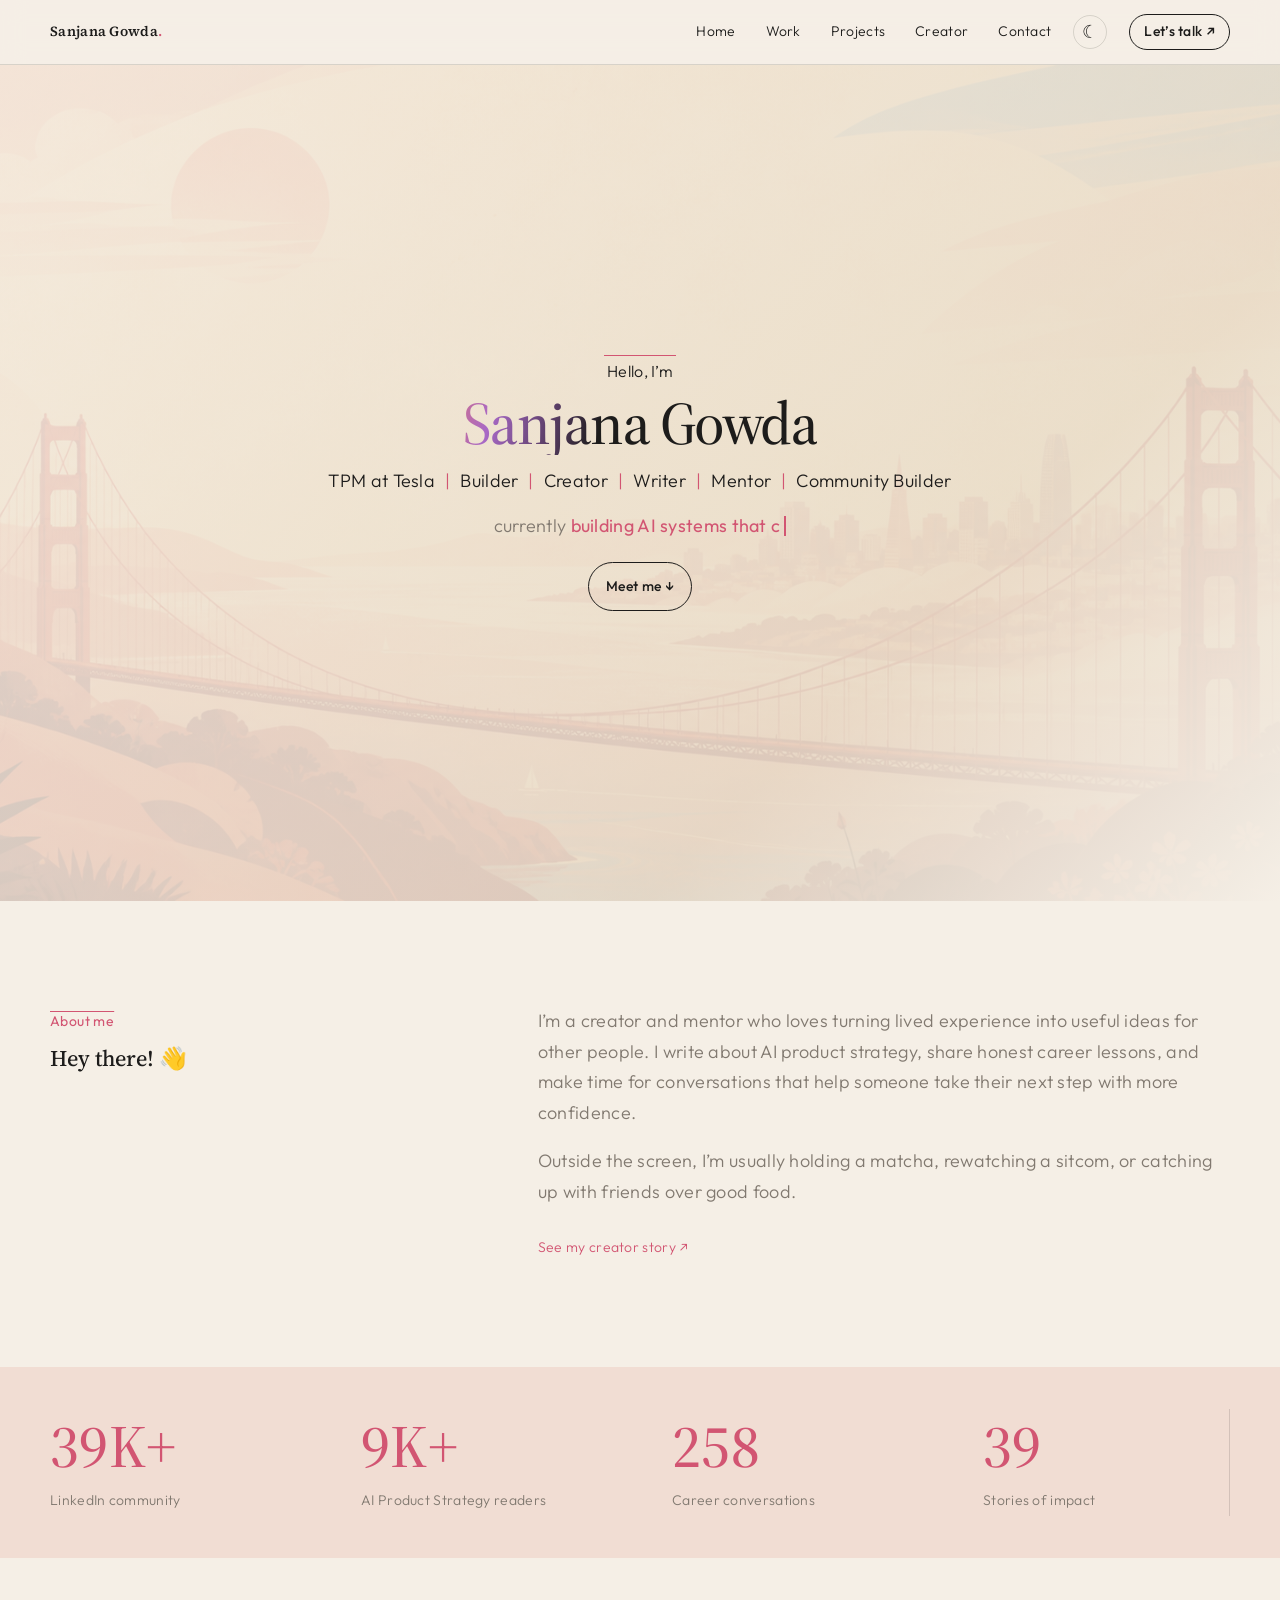
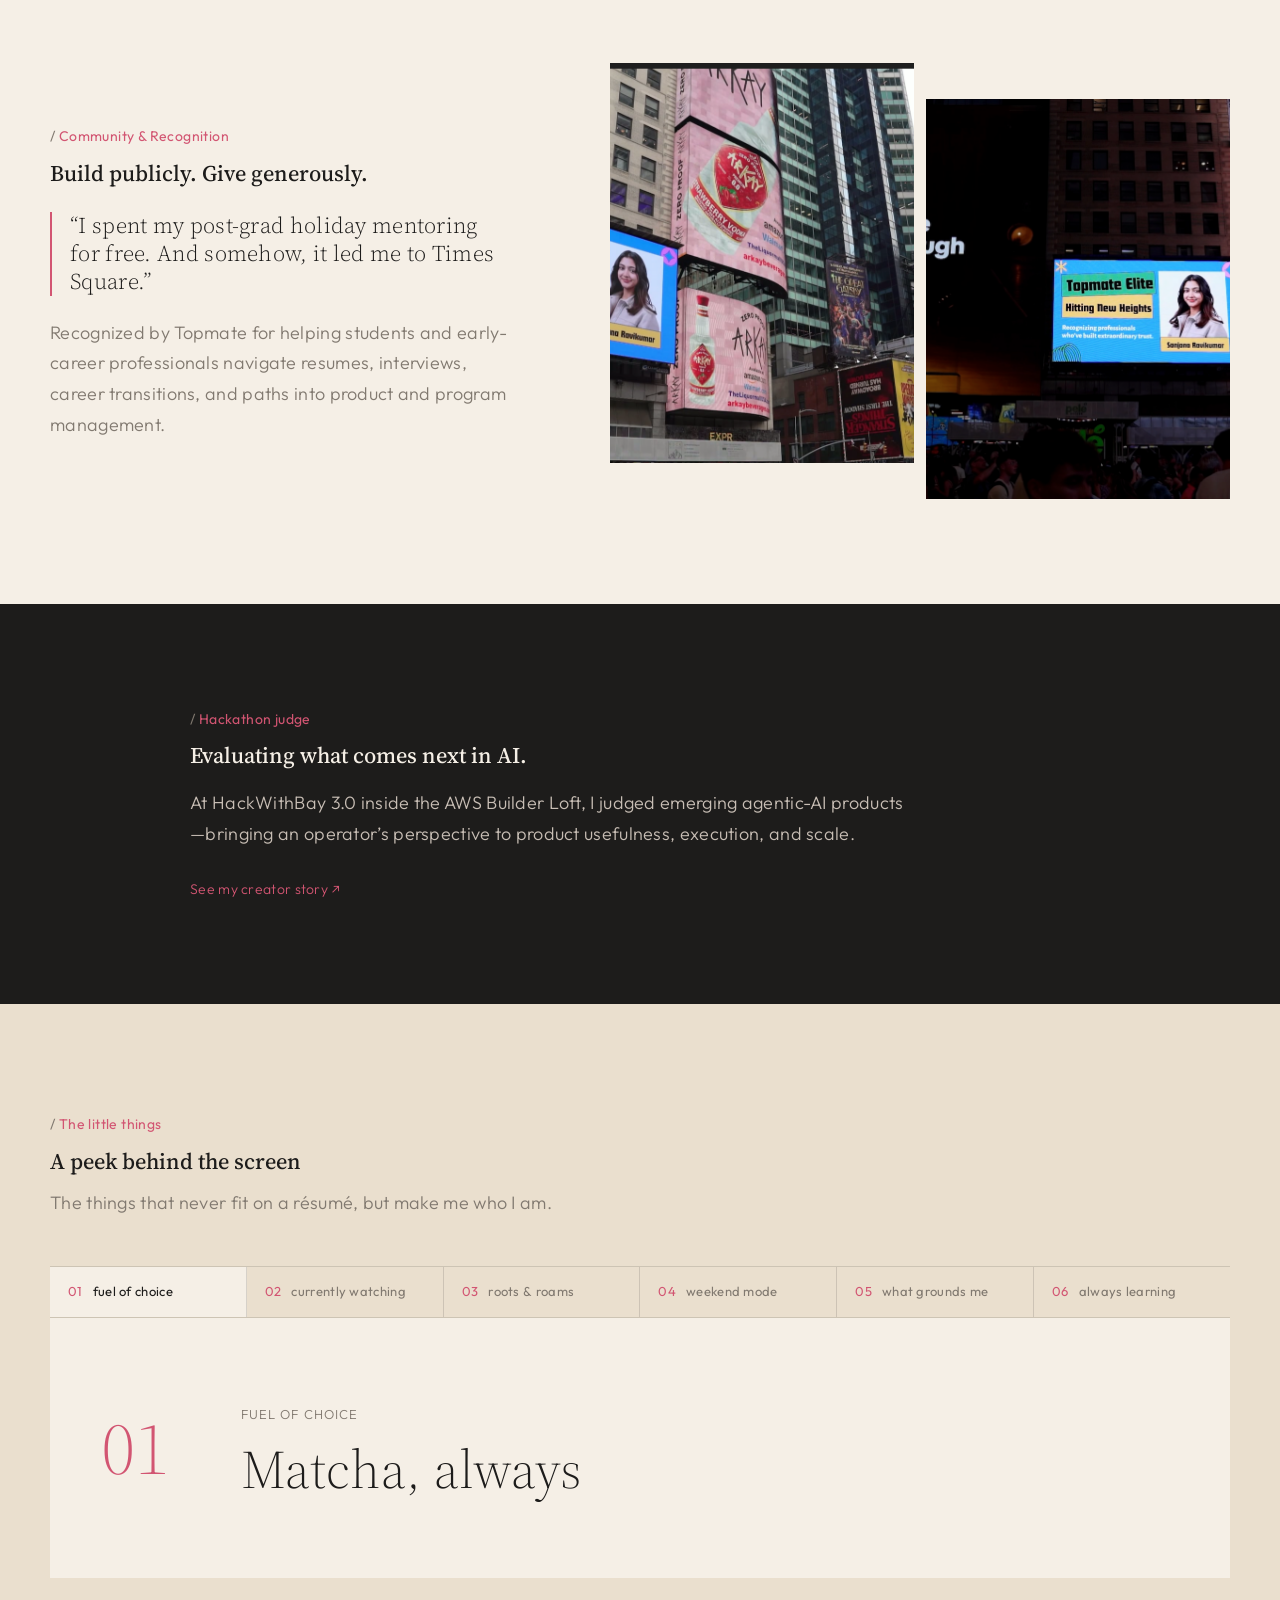
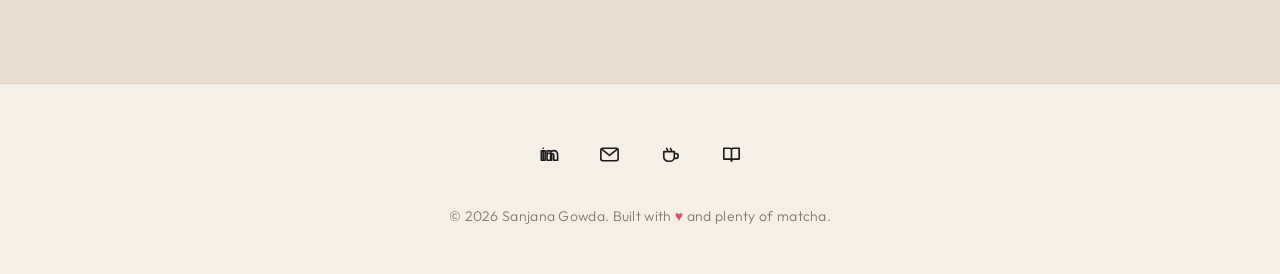
==== commit faacd6df: "Publish Sanjana portfolio" ====
--- a/index.html
+++ b/index.html
@@ -1 +1 @@
-<!DOCTYPE html><html lang="en"><head><meta charset="UTF-8"><title>Sanjana Gowda | AI Product &amp; Operations</title><meta name="description" content="Sanjana Gowda builds AI products and operations systems, writes AI Product Strategy, and mentors the next generation of product leaders."><meta name="viewport" content="width=device-width, initial-scale=1.0"><link rel="canonical" href="https://sanjana1311.github.io/"><link rel="icon" type="image/png" href="/favicon.png"><meta property="og:type" content="website"><meta property="og:title" content="Sanjana Gowda | AI Product &amp; Operations"><meta property="og:description" content="Sanjana Gowda builds AI products and operations systems, writes AI Product Strategy, and mentors the next generation of product leaders."><meta property="og:url" content="https://sanjana1311.github.io/"><meta property="og:image" content="https://sanjana1311.github.io/og.image.png"><meta property="og:image:width" content="1200"><meta property="og:image:height" content="630"><meta property="og:image:alt" content="Sanjana Gowda — AI product builder, writer, creator, and mentor"><meta name="twitter:card" content="summary_large_image"><meta name="twitter:title" content="Sanjana Gowda | AI Product &amp; Operations"><meta name="twitter:description" content="Sanjana Gowda builds AI products and operations systems, writes AI Product Strategy, and mentors the next generation of product leaders."><meta name="twitter:image" content="https://sanjana1311.github.io/og.image.png"><link rel="preconnect" href="https://fonts.googleapis.com"><link rel="preconnect" href="https://fonts.gstatic.com" crossorigin="anonymous"><link href="https://fonts.googleapis.com/css2?family=Outfit:wght@300;400;500;600&family=Source+Serif+4:opsz,wght@8..60,400;8..60,500;8..60,600&display=swap" rel="stylesheet"><link rel="stylesheet" href="/_astro/footer.Bheb-P6i.css"><link rel="stylesheet" href="/_astro/index.-oUrScM2.css"></head><body><header data-astro-cid-jbsoqdrt><nav class="page-shell" aria-label="Main navigation" data-astro-cid-jbsoqdrt><a class="mark" href="/" data-astro-cid-jbsoqdrt>Sanjana Gowda</a><div data-astro-cid-jbsoqdrt><a href="/" data-astro-cid-jbsoqdrt>Home</a><a href="/work" data-astro-cid-jbsoqdrt>Work</a><a href="/projects" data-astro-cid-jbsoqdrt>Projects</a><a href="/creator" data-astro-cid-jbsoqdrt>Creator</a><a href="/contact" data-astro-cid-jbsoqdrt>Contact</a></div><button class="theme-toggle" type="button" aria-label="Switch to night mode" aria-pressed="false" data-astro-cid-jbsoqdrt><span aria-hidden="true" data-astro-cid-jbsoqdrt>☾</span></button><a class="hello" href="/contact" data-astro-cid-jbsoqdrt>Let’s talk ↗</a></nav></header><script type="module">var e=document.querySelector(`.theme-toggle`),t=document.documentElement,n=localStorage.getItem(`sanjana-theme`)??(window.matchMedia(`(prefers-color-scheme: dark)`).matches?`dark`:`light`),r=n=>{t.dataset.theme=n;let r=n===`dark`;e?.setAttribute(`aria-pressed`,String(r)),e?.setAttribute(`aria-label`,r?`Switch to day mode`:`Switch to night mode`),e&&(e.querySelector(`span`).textContent=r?`☀`:`☾`)};r(n),e?.addEventListener(`click`,()=>{let e=t.dataset.theme===`dark`?`light`:`dark`;localStorage.setItem(`sanjana-theme`,e),r(e)});</script><main id="home" data-astro-cid-q5zlckpc><section class="hero" data-astro-cid-q5zlckpc><div class="hero-image" aria-hidden="true" data-astro-cid-q5zlckpc></div><div class="veil" aria-hidden="true" data-astro-cid-q5zlckpc></div><div class="page-shell hero-inner" data-astro-cid-q5zlckpc><p class="hello" style="font-family:'Outfit',Arial,sans-serif!important;font-size:16px!important;color:var(--ink)!important" data-astro-cid-q5zlckpc>Hello, I’m</p><h1 style="font-family:'Source Serif 4',Georgia,serif!important;font-size:clamp(44px,8vw,60px)!important;line-height:1.05!important;font-weight:500!important;letter-spacing:-1.5px!important" data-astro-cid-q5zlckpc><button class="magic-name" type="button" aria-label="Sanjana Gowda — activate the hidden celebration" data-astro-cid-q5zlckpc>Sanjana Gowda</button></h1><div class="intro" style="font-family:'Outfit',Arial,sans-serif!important;font-size:18px!important;line-height:1.3!important" data-astro-cid-q5zlckpc><span data-astro-cid-q5zlckpc>TPM at Tesla</span><i data-astro-cid-q5zlckpc>|</i><span data-astro-cid-q5zlckpc>Builder</span><i data-astro-cid-q5zlckpc>|</i><span data-astro-cid-q5zlckpc>Creator</span><i data-astro-cid-q5zlckpc>|</i><span data-astro-cid-q5zlckpc>Writer</span><i data-astro-cid-q5zlckpc>|</i><span data-astro-cid-q5zlckpc>Mentor</span><i data-astro-cid-q5zlckpc>|</i><span data-astro-cid-q5zlckpc>Community Builder</span></div><p class="hero-summary building-line" style="font-family:'Outfit',Arial,sans-serif!important;font-size:18px!important;line-height:1.55!important" data-astro-cid-q5zlckpc>currently <strong class="typed-line" data-text="building AI systems that create leverage" data-astro-cid-q5zlckpc>building AI systems that create leverage</strong><span class="typing-cursor" aria-hidden="true" data-astro-cid-q5zlckpc></span></p><a class="meet" href="#about" data-astro-cid-q5zlckpc>Meet me ↓</a></div></section><canvas class="magic-canvas" aria-hidden="true" data-astro-cid-q5zlckpc></canvas><p class="magic-message" role="status" aria-live="polite" data-astro-cid-q5zlckpc></p><section id="about" class="about page-shell" data-astro-cid-q5zlckpc><div data-astro-cid-q5zlckpc><p class="overline" data-astro-cid-q5zlckpc>About me</p><h2 data-astro-cid-q5zlckpc>Hey there! 👋</h2></div><div data-astro-cid-q5zlckpc><p data-astro-cid-q5zlckpc>I’m a creator and mentor who loves turning lived experience into useful ideas for other people. I write about AI product strategy, share honest career lessons, and make time for conversations that help someone take their next step with more confidence.</p><p data-astro-cid-q5zlckpc>Outside the screen, I’m usually holding a matcha, rewatching a sitcom, or catching up with friends over good food.</p><a href="/creator" data-astro-cid-q5zlckpc>See my creator story ↗</a></div></section></main><script type="module">var e=document.querySelector(`.typed-line`);if(e&&!window.matchMedia(`(prefers-reduced-motion: reduce)`).matches){let t=e.dataset.text??``,n=0,r=!1;e.textContent=``;let i=()=>{if(n+=r?-1:1,e.textContent=t.slice(0,n),!r&&n===t.length){r=!0,window.setTimeout(i,1700);return}if(r&&n===0){r=!1,window.setTimeout(i,550);return}window.setTimeout(i,r?38:72)};window.setTimeout(i,450)}</script><script type="module">var e=document.querySelector(`.magic-name`),t=document.querySelector(`.magic-canvas`),n=document.querySelector(`.magic-message`),r=t?.getContext(`2d`),i=[`#d25572`,`#ff5a1f`,`#91a84a`,`#f7d9a6`,`#29231f`],a=0,o=()=>{if(!t||!r)return;let e=Math.min(window.devicePixelRatio||1,2);t.width=window.innerWidth*e,t.height=window.innerHeight*e,r.setTransform(e,0,0,e,0,0)};e?.addEventListener(`click`,()=>{if(!e||!t||!r||!n)return;if(window.matchMedia(`(prefers-reduced-motion: reduce)`).matches){n.textContent=`You found Sanjana mode ✦`,n.classList.add(`is-visible`),window.setTimeout(()=>n.classList.remove(`is-visible`),1800);return}window.cancelAnimationFrame(a),o();let s=e.getBoundingClientRect(),c=s.left+s.width/2,l=s.top+s.height/2,u=Array.from({length:130},(e,t)=>{let n=Math.PI*2*t/130+(Math.random()-.5)*.35,r=4+Math.random()*9;return{x:c,y:l,vx:Math.cos(n)*r,vy:Math.sin(n)*r-2,gravity:.11+Math.random()*.09,drag:.986,size:3+Math.random()*7,rotation:Math.random()*Math.PI,spin:(Math.random()-.5)*.2,color:i[t%i.length],life:1,shape:t%4}});n.textContent=`You found Sanjana mode ✦`,n.classList.add(`is-visible`),window.setTimeout(()=>n.classList.remove(`is-visible`),1800);let d=performance.now(),f=e=>{let t=Math.min((e-d)/16.67,2);d=e,r.clearRect(0,0,window.innerWidth,window.innerHeight);let n=!1;u.forEach(e=>{if(!(e.life<=0)){if(n=!0,e.vx*=e.drag,e.vy=e.vy*e.drag+e.gravity*t,e.x+=e.vx*t,e.y+=e.vy*t,e.rotation+=e.spin*t,e.life-=.009*t,r.save(),r.translate(e.x,e.y),r.rotate(e.rotation),r.globalAlpha=Math.max(e.life,0),r.fillStyle=e.color,e.shape===0)r.beginPath(),r.arc(0,0,e.size/2,0,Math.PI*2),r.fill();else if(e.shape===1)r.fillRect(-e.size/2,-e.size/5,e.size,e.size/2.5);else{r.beginPath();for(let t=0;t<8;t+=1){let n=t%2==0?e.size:e.size*.24,i=t*Math.PI/4,a=Math.cos(i)*n,o=Math.sin(i)*n;t===0?r.moveTo(a,o):r.lineTo(a,o)}r.closePath(),r.fill()}r.restore()}}),n?a=window.requestAnimationFrame(f):r.clearRect(0,0,window.innerWidth,window.innerHeight)};a=window.requestAnimationFrame(f)}),window.addEventListener(`resize`,o);</script><section class="creator-proof" data-astro-cid-iavgse3w><div class="page-shell" data-astro-cid-iavgse3w><div data-astro-cid-iavgse3w><strong data-astro-cid-iavgse3w>39K+</strong><span data-astro-cid-iavgse3w>LinkedIn community</span></div><div data-astro-cid-iavgse3w><strong data-astro-cid-iavgse3w>9K+</strong><span data-astro-cid-iavgse3w>AI Product Strategy readers</span></div><div data-astro-cid-iavgse3w><strong data-astro-cid-iavgse3w>258</strong><span data-astro-cid-iavgse3w>Career conversations</span></div><div data-astro-cid-iavgse3w><strong data-astro-cid-iavgse3w>39</strong><span data-astro-cid-iavgse3w>Stories of impact</span></div></div></section><section class="feature page-shell" data-astro-cid-iavgse3w><div class="feature-copy" data-astro-cid-iavgse3w><p class="kicker" data-astro-cid-iavgse3w>Community & Recognition</p><h2 data-astro-cid-iavgse3w>Build publicly. Give generously.</h2><blockquote data-astro-cid-iavgse3w>“I spent my post-grad holiday mentoring for free. And somehow, it led me to Times Square.”</blockquote><p data-astro-cid-iavgse3w>Recognized by Topmate for helping students and early-career professionals navigate resumes, interviews, career transitions, and paths into product and program management.</p></div><div class="images" data-astro-cid-iavgse3w><img src="/billboard-day.png" alt="Sanjana featured in Times Square during the day" data-astro-cid-iavgse3w><img src="/billboard-night.png" alt="Sanjana featured in Times Square at night" data-astro-cid-iavgse3w></div></section><section class="hackathon" data-astro-cid-iavgse3w><div class="page-shell" data-astro-cid-iavgse3w><p class="kicker" data-astro-cid-iavgse3w>Hackathon judge</p><h2 data-astro-cid-iavgse3w>Evaluating what comes next in AI.</h2><p data-astro-cid-iavgse3w>At HackWithBay 3.0 inside the AWS Builder Loft, I judged emerging agentic-AI products—bringing an operator’s perspective to product usefulness, execution, and scale.</p><a href="/creator" data-astro-cid-iavgse3w>See my creator story ↗</a></div></section><section id="little-things" class="personal" data-astro-cid-iavgse3w><div class="page-shell" data-astro-cid-iavgse3w><div class="heading" data-astro-cid-iavgse3w><p class="kicker" data-astro-cid-iavgse3w>The little things</p><h2 data-astro-cid-iavgse3w>A peek behind the screen</h2><p data-astro-cid-iavgse3w>The things that never fit on a résumé, but make me who I am.</p></div><div class="off-duty" data-astro-cid-iavgse3w><div class="detail-tabs" role="tablist" aria-label="The little things" data-astro-cid-iavgse3w><button type="button" role="tab" aria-selected="true" data-label="FUEL OF CHOICE" data-value="Matcha, always" data-astro-cid-iavgse3w><span data-astro-cid-iavgse3w>01</span>fuel of choice</button><button type="button" role="tab" aria-selected="false" data-label="CURRENTLY WATCHING" data-value="Shrinking and Ted Lasso · All-time favourites: Brooklyn Nine-Nine, Friends, and How I Met Your Mother" data-astro-cid-iavgse3w><span data-astro-cid-iavgse3w>02</span>currently watching</button><button type="button" role="tab" aria-selected="false" data-label="ROOTS &amp; ROAMS" data-value="From India, now exploring the Bay Area" data-astro-cid-iavgse3w><span data-astro-cid-iavgse3w>03</span>roots &amp; roams</button><button type="button" role="tab" aria-selected="false" data-label="WEEKEND MODE" data-value="Long conversations and good food with friends" data-astro-cid-iavgse3w><span data-astro-cid-iavgse3w>04</span>weekend mode</button><button type="button" role="tab" aria-selected="false" data-label="WHAT GROUNDS ME" data-value="By grace. Through faith." data-astro-cid-iavgse3w><span data-astro-cid-iavgse3w>05</span>what grounds me</button><button type="button" role="tab" aria-selected="false" data-label="ALWAYS LEARNING" data-value="New ideas, thoughtful people, and a fresh perspective." data-astro-cid-iavgse3w><span data-astro-cid-iavgse3w>06</span>always learning</button></div><div class="detail-display" aria-live="polite" data-astro-cid-iavgse3w><span data-detail-number data-astro-cid-iavgse3w>01</span><div data-astro-cid-iavgse3w><small data-detail-label data-astro-cid-iavgse3w>FUEL OF CHOICE</small><p data-detail-value data-astro-cid-iavgse3w>Matcha, always</p></div></div></div></div></section><script type="module">var e=Array.from(document.querySelectorAll(`.detail-tabs button`)),t=document.querySelector(`.detail-display`),n=document.querySelector(`[data-detail-number]`),r=document.querySelector(`[data-detail-label]`),i=document.querySelector(`[data-detail-value]`),a=(a,o)=>{!t||!n||!r||!i||(e.forEach(e=>e.setAttribute(`aria-selected`,String(e===a))),t.classList.add(`is-changing`),window.setTimeout(()=>{n.textContent=`0${o+1}`,r.textContent=a.dataset.label??``,i.textContent=a.dataset.value??``,t.classList.remove(`is-changing`)},150))};e.forEach((e,t)=>e.addEventListener(`click`,()=>a(e,t)));</script><footer data-astro-cid-ddhozxeg><div class="page-shell footer-inner" data-astro-cid-ddhozxeg><nav aria-label="Social links" data-astro-cid-ddhozxeg><a href="https://www.linkedin.com/in/sanjana-gowda-072519245/" target="_blank" rel="noopener noreferrer" aria-label="LinkedIn" data-astro-cid-ddhozxeg><svg viewBox="0 0 24 24" aria-hidden="true" data-astro-cid-ddhozxeg><path d="M6.5 8.2V18M6.5 5.5v.1M10.5 18v-5.5c0-2.2 4.8-2.9 4.8.5v5M4.5 8.2h4v9.8h-4zM10.5 8.2h3.7v1.6c.8-1.2 2-1.9 3.4-1.9 2.7 0 3.9 1.8 3.9 5.1v5h-4v-4.4c0-1.6-.4-2.6-1.7-2.6-1.4 0-1.6 1.2-1.6 2.6V18h-3.7z" data-astro-cid-ddhozxeg></path></svg></a><a href="mailto:hrsanjana26@gmail.com" aria-label="Email Sanjana" data-astro-cid-ddhozxeg><svg viewBox="0 0 24 24" aria-hidden="true" data-astro-cid-ddhozxeg><rect x="3" y="5.5" width="18" height="13" rx="2" data-astro-cid-ddhozxeg></rect><path d="m4.5 7 7.5 6 7.5-6" data-astro-cid-ddhozxeg></path></svg></a><a href="https://topmate.io/sanjana_ravikumar" target="_blank" rel="noopener noreferrer" aria-label="Book a coffee chat on Topmate" data-astro-cid-ddhozxeg><svg viewBox="0 0 24 24" aria-hidden="true" data-astro-cid-ddhozxeg><path d="M5 9h11v5.5A4.5 4.5 0 0 1 11.5 19h-2A4.5 4.5 0 0 1 5 14.5zM16 11h1.5a2.5 2.5 0 0 1 0 5H16M8 5.5c0 1 1 1 1 2M12 5.5c0 1 1 1 1 2" data-astro-cid-ddhozxeg></path></svg></a><a href="https://www.linkedin.com/newsletters/ai-product-strategy-7381861466196549632/" target="_blank" rel="noopener noreferrer" aria-label="Read AI Product Strategy" data-astro-cid-ddhozxeg><svg viewBox="0 0 24 24" aria-hidden="true" data-astro-cid-ddhozxeg><path d="M4 5.5h6.2c1 0 1.8.8 1.8 1.8V19c0-1.2-1-2.2-2.2-2.2H4zM20 5.5h-6.2c-1 0-1.8.8-1.8 1.8V19c0-1.2 1-2.2 2.2-2.2H20z" data-astro-cid-ddhozxeg></path></svg></a></nav><p data-astro-cid-ddhozxeg>© 2026 Sanjana Gowda. Built with <span data-astro-cid-ddhozxeg>♥</span> and plenty of matcha.</p></div></footer></body></html><script type="module">var e=document.querySelector(`.game-trigger`),t=document.querySelector(`.trail-game`),n=document.querySelector(`.trail-stop`),r=document.querySelector(`[data-score]`),i=document.querySelector(`.game-win`),a=document.querySelector(`.trail-note`),o=document.querySelector(`[data-note]`),s=document.querySelector(`[data-next]`),c=[{path:`/`,key:`ai`,symbol:`AI`,label:`Curiosity`,note:`You found the idea that starts every build.`,next:`/work`},{path:`/work/`,key:`tesla`,symbol:`⚡`,label:`Tesla`,note:`You found the operator behind the ideas.`,next:`/projects`},{path:`/projects/`,key:`build`,symbol:`</>`,label:`Builder`,note:`You found the systems Sanjana keeps building.`,next:`/creator`},{path:`/creator/`,key:`voice`,symbol:`Aa`,label:`Voice`,note:`You found the stories, lessons, and mentorship.`,next:`/contact`},{path:`/contact/`,key:`people`,symbol:`♥`,label:`People`,note:`You found what all the work is really about.`,next:`/`}],l=e=>e===`/`?`/`:`${e.replace(/\/$/,``)}/`,u=c.find(e=>e.path===l(window.location.pathname)),d=()=>JSON.parse(localStorage.getItem(`sanjana-trail`)??`[]`),f=e=>localStorage.setItem(`sanjana-trail`,JSON.stringify(e)),p=()=>{if(!n||!r||!i||!a||!o||!s||!u)return;let e=d();if(r.textContent=String(e.length),n.replaceChildren(),a.hidden=!0,i.hidden=e.length!==c.length,e.length===c.length)return;if(e.includes(u.key)){o.textContent=`This stop is complete. The trail continues on the next page.`,s.href=u.next,a.hidden=!1;return}let t=document.createElement(`button`);t.type=`button`,t.className=`trail-token`,t.setAttribute(`aria-label`,`Collect ${u.label}`),t.innerHTML=`<b>${u.symbol}</b><small>${u.label}</small>`,t.addEventListener(`click`,()=>{t.classList.add(`is-found`);let e=[...d(),u.key];f(e),r.textContent=String(e.length),window.setTimeout(()=>{e.length===c.length?i.hidden=!1:(o.textContent=u.note,s.href=u.next,a.hidden=!1)},350)},{once:!0}),n.append(t)},m=()=>{!t||!e||(t.hidden=!0,localStorage.removeItem(`sanjana-trail-active`),e.setAttribute(`aria-expanded`,`false`),e.textContent=`Start Sanjana’s trail ↗`)},h=()=>{!t||!e||(localStorage.setItem(`sanjana-trail-active`,`true`),t.hidden=!1,e.setAttribute(`aria-expanded`,`true`),e.textContent=`Pause trail`,p())};e?.addEventListener(`click`,()=>t?.hidden?h():m()),document.querySelector(`[data-close]`)?.addEventListener(`click`,m),document.querySelector(`[data-dismiss]`)?.addEventListener(`click`,m),localStorage.getItem(`sanjana-trail-active`)===`true`&&h();</script>+<!DOCTYPE html><html lang="en"><head><meta charset="UTF-8"><title>Sanjana Gowda | AI Product &amp; Operations</title><meta name="description" content="Sanjana Gowda builds AI products and operations systems, writes AI Product Strategy, and mentors the next generation of product leaders."><meta name="viewport" content="width=device-width, initial-scale=1.0"><link rel="canonical" href="https://sanjana1311.github.io/"><link rel="icon" type="image/png" href="/favicon.png"><meta property="og:type" content="website"><meta property="og:title" content="Sanjana Gowda | AI Product &amp; Operations"><meta property="og:description" content="Sanjana Gowda builds AI products and operations systems, writes AI Product Strategy, and mentors the next generation of product leaders."><meta property="og:url" content="https://sanjana1311.github.io/"><meta property="og:image" content="https://sanjana1311.github.io/og.image.png"><meta property="og:image:width" content="1200"><meta property="og:image:height" content="630"><meta property="og:image:alt" content="Sanjana Gowda — AI product builder, writer, creator, and mentor"><meta name="twitter:card" content="summary_large_image"><meta name="twitter:title" content="Sanjana Gowda | AI Product &amp; Operations"><meta name="twitter:description" content="Sanjana Gowda builds AI products and operations systems, writes AI Product Strategy, and mentors the next generation of product leaders."><meta name="twitter:image" content="https://sanjana1311.github.io/og.image.png"><link rel="preconnect" href="https://fonts.googleapis.com"><link rel="preconnect" href="https://fonts.gstatic.com" crossorigin="anonymous"><link href="https://fonts.googleapis.com/css2?family=Outfit:wght@300;400;500;600&family=Source+Serif+4:opsz,wght@8..60,400;8..60,500;8..60,600&display=swap" rel="stylesheet"><link rel="stylesheet" href="/_astro/footer.P0p74Hli.css"><link rel="stylesheet" href="/_astro/index.-oUrScM2.css"></head><body><header data-astro-cid-jbsoqdrt><nav class="page-shell" aria-label="Main navigation" data-astro-cid-jbsoqdrt><a class="mark" href="/" data-astro-cid-jbsoqdrt>Sanjana Gowda</a><div data-astro-cid-jbsoqdrt><a href="/" data-astro-cid-jbsoqdrt>Home</a><a href="/work" data-astro-cid-jbsoqdrt>Work</a><a href="/projects" data-astro-cid-jbsoqdrt>Projects</a><a href="/creator" data-astro-cid-jbsoqdrt>Creator</a><a href="/contact" data-astro-cid-jbsoqdrt>Contact</a></div><button class="theme-toggle" type="button" aria-label="Switch to night mode" aria-pressed="false" data-astro-cid-jbsoqdrt><span aria-hidden="true" data-astro-cid-jbsoqdrt>☾</span></button><a class="hello" href="/contact" data-astro-cid-jbsoqdrt>Let’s talk ↗</a></nav></header><script type="module">var e=document.querySelector(`.theme-toggle`),t=document.documentElement,n=localStorage.getItem(`sanjana-theme`)??(window.matchMedia(`(prefers-color-scheme: dark)`).matches?`dark`:`light`),r=n=>{t.dataset.theme=n;let r=n===`dark`;e?.setAttribute(`aria-pressed`,String(r)),e?.setAttribute(`aria-label`,r?`Switch to day mode`:`Switch to night mode`),e&&(e.querySelector(`span`).textContent=r?`☀`:`☾`)};r(n),e?.addEventListener(`click`,()=>{let e=t.dataset.theme===`dark`?`light`:`dark`;localStorage.setItem(`sanjana-theme`,e),r(e)});</script><main id="home" data-astro-cid-q5zlckpc><section class="hero" data-astro-cid-q5zlckpc><div class="hero-image" aria-hidden="true" data-astro-cid-q5zlckpc></div><div class="veil" aria-hidden="true" data-astro-cid-q5zlckpc></div><div class="page-shell hero-inner" data-astro-cid-q5zlckpc><p class="hello" style="font-family:'Outfit',Arial,sans-serif!important;font-size:16px!important;color:var(--ink)!important" data-astro-cid-q5zlckpc>Hello, I’m</p><h1 style="font-family:'Source Serif 4',Georgia,serif!important;font-size:clamp(44px,8vw,60px)!important;line-height:1.05!important;font-weight:500!important;letter-spacing:-1.5px!important" data-astro-cid-q5zlckpc><button class="magic-name" type="button" aria-label="Sanjana Gowda — activate the hidden celebration" data-astro-cid-q5zlckpc>Sanjana Gowda</button></h1><div class="intro" style="font-family:'Outfit',Arial,sans-serif!important;font-size:18px!important;line-height:1.3!important" data-astro-cid-q5zlckpc><span data-astro-cid-q5zlckpc>TPM at Tesla</span><i data-astro-cid-q5zlckpc>|</i><span data-astro-cid-q5zlckpc>Builder</span><i data-astro-cid-q5zlckpc>|</i><span data-astro-cid-q5zlckpc>Creator</span><i data-astro-cid-q5zlckpc>|</i><span data-astro-cid-q5zlckpc>Writer</span><i data-astro-cid-q5zlckpc>|</i><span data-astro-cid-q5zlckpc>Mentor</span><i data-astro-cid-q5zlckpc>|</i><span data-astro-cid-q5zlckpc>Community Builder</span></div><p class="hero-summary building-line" style="font-family:'Outfit',Arial,sans-serif!important;font-size:18px!important;line-height:1.55!important" data-astro-cid-q5zlckpc>currently <strong class="typed-line" data-text="building AI systems that create leverage" data-astro-cid-q5zlckpc>building AI systems that create leverage</strong><span class="typing-cursor" aria-hidden="true" data-astro-cid-q5zlckpc></span></p><a class="meet" href="#about" data-astro-cid-q5zlckpc>Meet me ↓</a></div></section><canvas class="magic-canvas" aria-hidden="true" data-astro-cid-q5zlckpc></canvas><p class="magic-message" role="status" aria-live="polite" data-astro-cid-q5zlckpc></p><section id="about" class="about page-shell" data-astro-cid-q5zlckpc><div data-astro-cid-q5zlckpc><p class="overline" data-astro-cid-q5zlckpc>About me</p><h2 data-astro-cid-q5zlckpc>Hey there! 👋</h2></div><div data-astro-cid-q5zlckpc><p data-astro-cid-q5zlckpc>I’m a creator and mentor who loves turning lived experience into useful ideas for other people. I write about AI product strategy, share honest career lessons, and make time for conversations that help someone take their next step with more confidence.</p><p data-astro-cid-q5zlckpc>Outside the screen, I’m usually holding a matcha, rewatching a sitcom, or catching up with friends over good food.</p><a href="/creator" data-astro-cid-q5zlckpc>See my creator story ↗</a></div></section></main><script type="module">var e=document.querySelector(`.typed-line`);if(e&&!window.matchMedia(`(prefers-reduced-motion: reduce)`).matches){let t=e.dataset.text??``,n=0,r=!1;e.textContent=``;let i=()=>{if(n+=r?-1:1,e.textContent=t.slice(0,n),!r&&n===t.length){r=!0,window.setTimeout(i,1700);return}if(r&&n===0){r=!1,window.setTimeout(i,550);return}window.setTimeout(i,r?38:72)};window.setTimeout(i,450)}</script><script type="module">var e=document.querySelector(`.magic-name`),t=document.querySelector(`.magic-canvas`),n=document.querySelector(`.magic-message`),r=t?.getContext(`2d`),i=[`#d25572`,`#ff5a1f`,`#91a84a`,`#f7d9a6`,`#29231f`],a=0,o=()=>{if(!t||!r)return;let e=Math.min(window.devicePixelRatio||1,2);t.width=window.innerWidth*e,t.height=window.innerHeight*e,r.setTransform(e,0,0,e,0,0)};e?.addEventListener(`click`,()=>{if(!e||!t||!r||!n)return;if(window.matchMedia(`(prefers-reduced-motion: reduce)`).matches){n.textContent=`You found Sanjana mode ✦`,n.classList.add(`is-visible`),window.setTimeout(()=>n.classList.remove(`is-visible`),1800);return}window.cancelAnimationFrame(a),o();let s=e.getBoundingClientRect(),c=s.left+s.width/2,l=s.top+s.height/2,u=Array.from({length:130},(e,t)=>{let n=Math.PI*2*t/130+(Math.random()-.5)*.35,r=4+Math.random()*9;return{x:c,y:l,vx:Math.cos(n)*r,vy:Math.sin(n)*r-2,gravity:.11+Math.random()*.09,drag:.986,size:3+Math.random()*7,rotation:Math.random()*Math.PI,spin:(Math.random()-.5)*.2,color:i[t%i.length],life:1,shape:t%4}});n.textContent=`You found Sanjana mode ✦`,n.classList.add(`is-visible`),window.setTimeout(()=>n.classList.remove(`is-visible`),1800);let d=performance.now(),f=e=>{let t=Math.min((e-d)/16.67,2);d=e,r.clearRect(0,0,window.innerWidth,window.innerHeight);let n=!1;u.forEach(e=>{if(!(e.life<=0)){if(n=!0,e.vx*=e.drag,e.vy=e.vy*e.drag+e.gravity*t,e.x+=e.vx*t,e.y+=e.vy*t,e.rotation+=e.spin*t,e.life-=.009*t,r.save(),r.translate(e.x,e.y),r.rotate(e.rotation),r.globalAlpha=Math.max(e.life,0),r.fillStyle=e.color,e.shape===0)r.beginPath(),r.arc(0,0,e.size/2,0,Math.PI*2),r.fill();else if(e.shape===1)r.fillRect(-e.size/2,-e.size/5,e.size,e.size/2.5);else{r.beginPath();for(let t=0;t<8;t+=1){let n=t%2==0?e.size:e.size*.24,i=t*Math.PI/4,a=Math.cos(i)*n,o=Math.sin(i)*n;t===0?r.moveTo(a,o):r.lineTo(a,o)}r.closePath(),r.fill()}r.restore()}}),n?a=window.requestAnimationFrame(f):r.clearRect(0,0,window.innerWidth,window.innerHeight)};a=window.requestAnimationFrame(f)}),window.addEventListener(`resize`,o);</script><section class="creator-proof" data-astro-cid-iavgse3w><div class="page-shell" data-astro-cid-iavgse3w><div data-astro-cid-iavgse3w><strong data-astro-cid-iavgse3w>39K+</strong><span data-astro-cid-iavgse3w>LinkedIn community</span></div><div data-astro-cid-iavgse3w><strong data-astro-cid-iavgse3w>9K+</strong><span data-astro-cid-iavgse3w>AI Product Strategy readers</span></div><div data-astro-cid-iavgse3w><strong data-astro-cid-iavgse3w>258</strong><span data-astro-cid-iavgse3w>Career conversations</span></div><div data-astro-cid-iavgse3w><strong data-astro-cid-iavgse3w>39</strong><span data-astro-cid-iavgse3w>Stories of impact</span></div></div></section><section class="feature page-shell" data-astro-cid-iavgse3w><div class="feature-copy" data-astro-cid-iavgse3w><p class="kicker" data-astro-cid-iavgse3w>Community & Recognition</p><h2 data-astro-cid-iavgse3w>Build publicly. Give generously.</h2><blockquote data-astro-cid-iavgse3w>“I spent my post-grad holiday mentoring for free. And somehow, it led me to Times Square.”</blockquote><p data-astro-cid-iavgse3w>Recognized by Topmate for helping students and early-career professionals navigate resumes, interviews, career transitions, and paths into product and program management.</p></div><div class="images" data-astro-cid-iavgse3w><img src="/billboard-day.png" alt="Sanjana featured in Times Square during the day" data-astro-cid-iavgse3w><img src="/billboard-night.png" alt="Sanjana featured in Times Square at night" data-astro-cid-iavgse3w></div></section><section class="hackathon" data-astro-cid-iavgse3w><div class="page-shell" data-astro-cid-iavgse3w><p class="kicker" data-astro-cid-iavgse3w>Hackathon judge</p><h2 data-astro-cid-iavgse3w>Evaluating what comes next in AI.</h2><p data-astro-cid-iavgse3w>At HackWithBay 3.0 inside the AWS Builder Loft, I judged emerging agentic-AI products—bringing an operator’s perspective to product usefulness, execution, and scale.</p><a href="/creator" data-astro-cid-iavgse3w>See my creator story ↗</a></div></section><section id="little-things" class="personal" data-astro-cid-iavgse3w><div class="page-shell" data-astro-cid-iavgse3w><div class="heading" data-astro-cid-iavgse3w><p class="kicker" data-astro-cid-iavgse3w>The little things</p><h2 data-astro-cid-iavgse3w>A peek behind the screen</h2><p data-astro-cid-iavgse3w>The things that never fit on a résumé, but make me who I am.</p></div><div class="off-duty" data-astro-cid-iavgse3w><div class="detail-tabs" role="tablist" aria-label="The little things" data-astro-cid-iavgse3w><button type="button" role="tab" aria-selected="true" data-label="FUEL OF CHOICE" data-value="Matcha, always" data-astro-cid-iavgse3w><span data-astro-cid-iavgse3w>01</span>fuel of choice</button><button type="button" role="tab" aria-selected="false" data-label="CURRENTLY WATCHING" data-value="Shrinking and Ted Lasso · All-time favourites: Brooklyn Nine-Nine, Friends, and How I Met Your Mother" data-astro-cid-iavgse3w><span data-astro-cid-iavgse3w>02</span>currently watching</button><button type="button" role="tab" aria-selected="false" data-label="ROOTS &amp; ROAMS" data-value="From India, now exploring the Bay Area" data-astro-cid-iavgse3w><span data-astro-cid-iavgse3w>03</span>roots &amp; roams</button><button type="button" role="tab" aria-selected="false" data-label="WEEKEND MODE" data-value="Long conversations and good food with friends" data-astro-cid-iavgse3w><span data-astro-cid-iavgse3w>04</span>weekend mode</button><button type="button" role="tab" aria-selected="false" data-label="WHAT GROUNDS ME" data-value="By grace. Through faith." data-astro-cid-iavgse3w><span data-astro-cid-iavgse3w>05</span>what grounds me</button><button type="button" role="tab" aria-selected="false" data-label="ALWAYS LEARNING" data-value="New ideas, thoughtful people, and a fresh perspective." data-astro-cid-iavgse3w><span data-astro-cid-iavgse3w>06</span>always learning</button></div><div class="detail-display" aria-live="polite" data-astro-cid-iavgse3w><span data-detail-number data-astro-cid-iavgse3w>01</span><div data-astro-cid-iavgse3w><small data-detail-label data-astro-cid-iavgse3w>FUEL OF CHOICE</small><p data-detail-value data-astro-cid-iavgse3w>Matcha, always</p></div></div></div></div></section><script type="module">var e=Array.from(document.querySelectorAll(`.detail-tabs button`)),t=document.querySelector(`.detail-display`),n=document.querySelector(`[data-detail-number]`),r=document.querySelector(`[data-detail-label]`),i=document.querySelector(`[data-detail-value]`),a=(a,o)=>{!t||!n||!r||!i||(e.forEach(e=>e.setAttribute(`aria-selected`,String(e===a))),t.classList.add(`is-changing`),window.setTimeout(()=>{n.textContent=`0${o+1}`,r.textContent=a.dataset.label??``,i.textContent=a.dataset.value??``,t.classList.remove(`is-changing`)},150))};e.forEach((e,t)=>e.addEventListener(`click`,()=>a(e,t)));</script><footer data-astro-cid-ddhozxeg><div class="page-shell footer-inner" data-astro-cid-ddhozxeg><nav aria-label="Social links" data-astro-cid-ddhozxeg><a href="https://www.linkedin.com/in/sanjana-gowda-072519245/" target="_blank" rel="noopener noreferrer" aria-label="LinkedIn" data-astro-cid-ddhozxeg><svg viewBox="0 0 24 24" aria-hidden="true" data-astro-cid-ddhozxeg><path d="M6.5 8.2V18M6.5 5.5v.1M10.5 18v-5.5c0-2.2 4.8-2.9 4.8.5v5M4.5 8.2h4v9.8h-4zM10.5 8.2h3.7v1.6c.8-1.2 2-1.9 3.4-1.9 2.7 0 3.9 1.8 3.9 5.1v5h-4v-4.4c0-1.6-.4-2.6-1.7-2.6-1.4 0-1.6 1.2-1.6 2.6V18h-3.7z" data-astro-cid-ddhozxeg></path></svg></a><a href="mailto:hrsanjana26@gmail.com" aria-label="Email Sanjana" data-astro-cid-ddhozxeg><svg viewBox="0 0 24 24" aria-hidden="true" data-astro-cid-ddhozxeg><rect x="3" y="5.5" width="18" height="13" rx="2" data-astro-cid-ddhozxeg></rect><path d="m4.5 7 7.5 6 7.5-6" data-astro-cid-ddhozxeg></path></svg></a><a href="https://topmate.io/sanjana_ravikumar" target="_blank" rel="noopener noreferrer" aria-label="Book a coffee chat on Topmate" data-astro-cid-ddhozxeg><svg viewBox="0 0 24 24" aria-hidden="true" data-astro-cid-ddhozxeg><path d="M5 9h11v5.5A4.5 4.5 0 0 1 11.5 19h-2A4.5 4.5 0 0 1 5 14.5zM16 11h1.5a2.5 2.5 0 0 1 0 5H16M8 5.5c0 1 1 1 1 2M12 5.5c0 1 1 1 1 2" data-astro-cid-ddhozxeg></path></svg></a><a href="https://www.linkedin.com/newsletters/ai-product-strategy-7381861466196549632/" target="_blank" rel="noopener noreferrer" aria-label="Read AI Product Strategy" data-astro-cid-ddhozxeg><svg viewBox="0 0 24 24" aria-hidden="true" data-astro-cid-ddhozxeg><path d="M4 5.5h6.2c1 0 1.8.8 1.8 1.8V19c0-1.2-1-2.2-2.2-2.2H4zM20 5.5h-6.2c-1 0-1.8.8-1.8 1.8V19c0-1.2 1-2.2 2.2-2.2H20z" data-astro-cid-ddhozxeg></path></svg></a></nav><p data-astro-cid-ddhozxeg>© 2026 Sanjana Gowda. Built with <span data-astro-cid-ddhozxeg>♥</span> and plenty of matcha.</p></div></footer></body></html><script type="module">var e=document.querySelector(`.game-trigger`),t=document.querySelector(`.trail-game`),n=document.querySelector(`.trail-stop`),r=document.querySelector(`[data-score]`),i=document.querySelector(`.game-win`),a=document.querySelector(`.trail-note`),o=document.querySelector(`[data-note]`),s=document.querySelector(`[data-next]`),c=[{path:`/`,key:`ai`,symbol:`AI`,label:`Curiosity`,note:`You found the idea that starts every build.`,next:`/work`},{path:`/work/`,key:`tesla`,symbol:`⚡`,label:`Tesla`,note:`You found the operator behind the ideas.`,next:`/projects`},{path:`/projects/`,key:`build`,symbol:`</>`,label:`Builder`,note:`You found the systems Sanjana keeps building.`,next:`/creator`},{path:`/creator/`,key:`voice`,symbol:`Aa`,label:`Voice`,note:`You found the stories, lessons, and mentorship.`,next:`/contact`},{path:`/contact/`,key:`people`,symbol:`♥`,label:`People`,note:`You found what all the work is really about.`,next:`/`}],l=e=>e===`/`?`/`:`${e.replace(/\/$/,``)}/`,u=c.find(e=>e.path===l(window.location.pathname)),d=()=>JSON.parse(localStorage.getItem(`sanjana-trail`)??`[]`),f=e=>localStorage.setItem(`sanjana-trail`,JSON.stringify(e)),p=()=>{if(!n||!r||!i||!a||!o||!s||!u)return;let e=d();if(r.textContent=String(e.length),n.replaceChildren(),a.hidden=!0,i.hidden=e.length!==c.length,e.length===c.length)return;if(e.includes(u.key)){o.textContent=`This stop is complete. The trail continues on the next page.`,s.href=u.next,a.hidden=!1;return}let t=document.createElement(`button`);t.type=`button`,t.className=`trail-token`,t.setAttribute(`aria-label`,`Collect ${u.label}`),t.innerHTML=`<b>${u.symbol}</b><small>${u.label}</small>`,t.addEventListener(`click`,()=>{t.classList.add(`is-found`);let e=[...d(),u.key];f(e),r.textContent=String(e.length),window.setTimeout(()=>{e.length===c.length?i.hidden=!1:(o.textContent=u.note,s.href=u.next,a.hidden=!1)},350)},{once:!0}),n.append(t)},m=()=>{!t||!e||(t.hidden=!0,localStorage.removeItem(`sanjana-trail-active`),e.setAttribute(`aria-expanded`,`false`),e.textContent=`Start Sanjana’s trail ↗`)},h=()=>{!t||!e||(localStorage.setItem(`sanjana-trail-active`,`true`),t.hidden=!1,e.setAttribute(`aria-expanded`,`true`),e.textContent=`Pause trail`,p())};e?.addEventListener(`click`,()=>t?.hidden?h():m()),document.querySelector(`[data-close]`)?.addEventListener(`click`,m),document.querySelector(`[data-dismiss]`)?.addEventListener(`click`,m),localStorage.getItem(`sanjana-trail-active`)===`true`&&h();</script>
--- a/_astro/footer.P0p74Hli.css
+++ b/_astro/footer.P0p74Hli.css
@@ -0,0 +1 @@
+@import "https://fonts.googleapis.com/css2?family=Cormorant+Garamond:wght@500&display=swap";*,:before,:after,::backdrop{--tw-border-spacing-x:0;--tw-border-spacing-y:0;--tw-translate-x:0;--tw-translate-y:0;--tw-rotate:0;--tw-skew-x:0;--tw-skew-y:0;--tw-scale-x:1;--tw-scale-y:1;--tw-pan-x: ;--tw-pan-y: ;--tw-pinch-zoom: ;--tw-scroll-snap-strictness:proximity;--tw-gradient-from-position: ;--tw-gradient-via-position: ;--tw-gradient-to-position: ;--tw-ordinal: ;--tw-slashed-zero: ;--tw-numeric-figure: ;--tw-numeric-spacing: ;--tw-numeric-fraction: ;--tw-ring-inset: ;--tw-ring-offset-width:0px;--tw-ring-offset-color:#fff;--tw-ring-color:#3b82f680;--tw-ring-offset-shadow:0 0 #0000;--tw-ring-shadow:0 0 #0000;--tw-shadow:0 0 #0000;--tw-shadow-colored:0 0 #0000;--tw-blur: ;--tw-brightness: ;--tw-contrast: ;--tw-grayscale: ;--tw-hue-rotate: ;--tw-invert: ;--tw-saturate: ;--tw-sepia: ;--tw-drop-shadow: ;--tw-backdrop-blur: ;--tw-backdrop-brightness: ;--tw-backdrop-contrast: ;--tw-backdrop-grayscale: ;--tw-backdrop-hue-rotate: ;--tw-backdrop-invert: ;--tw-backdrop-opacity: ;--tw-backdrop-saturate: ;--tw-backdrop-sepia: ;--tw-contain-size: ;--tw-contain-layout: ;--tw-contain-paint: ;--tw-contain-style: }*,:before,:after{box-sizing:border-box;border:0 solid #e5e7eb}:before,:after{--tw-content:""}html,:host{-webkit-text-size-adjust:100%;tab-size:4;font-feature-settings:normal;font-variation-settings:normal;-webkit-tap-highlight-color:transparent;font-family:ui-sans-serif,system-ui,sans-serif,Apple Color Emoji,Segoe UI Emoji,Segoe UI Symbol,Noto Color Emoji;line-height:1.5}body{line-height:inherit;margin:0}hr{height:0;color:inherit;border-top-width:1px}abbr:where([title]){text-decoration:underline dotted}h1,h2,h3,h4,h5,h6{font-size:inherit;font-weight:inherit}a{color:inherit;text-decoration:inherit}b,strong{font-weight:bolder}code,kbd,samp,pre{font-feature-settings:normal;font-variation-settings:normal;font-family:ui-monospace,SFMono-Regular,Menlo,Monaco,Consolas,Liberation Mono,Courier New,monospace;font-size:1em}small{font-size:80%}sub,sup{vertical-align:baseline;font-size:75%;line-height:0;position:relative}sub{bottom:-.25em}sup{top:-.5em}table{text-indent:0;border-color:inherit;border-collapse:collapse}button,input,optgroup,select,textarea{font-feature-settings:inherit;font-variation-settings:inherit;font-family:inherit;font-size:100%;font-weight:inherit;line-height:inherit;letter-spacing:inherit;color:inherit;margin:0;padding:0}button,select{text-transform:none}button,input:where([type=button]),input:where([type=reset]),input:where([type=submit]){-webkit-appearance:button;background-color:#0000;background-image:none}:-moz-focusring{outline:auto}:-moz-ui-invalid{box-shadow:none}progress{vertical-align:baseline}::-webkit-inner-spin-button{height:auto}::-webkit-outer-spin-button{height:auto}[type=search]{-webkit-appearance:textfield;outline-offset:-2px}::-webkit-search-decoration{-webkit-appearance:none}::-webkit-file-upload-button{-webkit-appearance:button;font:inherit}summary{display:list-item}blockquote,dl,dd,h1,h2,h3,h4,h5,h6,hr,figure,p,pre{margin:0}fieldset{margin:0;padding:0}legend{padding:0}ol,ul,menu{margin:0;padding:0;list-style:none}dialog{padding:0}textarea{resize:vertical}input::-moz-placeholder{opacity:1;color:#9ca3af}textarea::-moz-placeholder{opacity:1;color:#9ca3af}input::placeholder,textarea::placeholder{opacity:1;color:#9ca3af}button,[role=button]{cursor:pointer}:disabled{cursor:default}img,svg,video,canvas,audio,iframe,embed,object{vertical-align:middle;display:block}img,video{max-width:100%;height:auto}[hidden]:where(:not([hidden=until-found])){display:none}.pointer-events-none{pointer-events:none}.absolute{position:absolute}.relative{position:relative}.inset-y-0{top:0;bottom:0}.left-0{left:0}.right-0{right:0}.top-0{top:0}.z-20{z-index:20}.mt-4{margin-top:1rem}.block{display:block}.flex{display:flex}.grid{display:grid}.hidden{display:none}.h-10{height:2.5rem}.h-6{height:1.5rem}.h-7{height:1.75rem}.h-full{height:100%}.max-h-0{max-height:0}.max-h-\[500px\]{max-height:500px}.w-32{width:8rem}.w-40{width:10rem}.w-6{width:1.5rem}.w-auto{width:auto}.w-full{width:100%}.w-max{width:max-content}.min-w-0{min-width:0}.max-w-\[200px\]{max-width:200px}.flex-shrink-0{flex-shrink:0}.flex-grow{flex-grow:1}.rotate-180{--tw-rotate:180deg;transform:translate(var(--tw-translate-x), var(--tw-translate-y)) rotate(var(--tw-rotate)) skewX(var(--tw-skew-x)) skewY(var(--tw-skew-y)) scaleX(var(--tw-scale-x)) scaleY(var(--tw-scale-y))}.scale-110{--tw-scale-x:1.1;--tw-scale-y:1.1;transform:translate(var(--tw-translate-x), var(--tw-translate-y)) rotate(var(--tw-rotate)) skewX(var(--tw-skew-x)) skewY(var(--tw-skew-y)) scaleX(var(--tw-scale-x)) scaleY(var(--tw-scale-y))}.transform{transform:translate(var(--tw-translate-x), var(--tw-translate-y)) rotate(var(--tw-rotate)) skewX(var(--tw-skew-x)) skewY(var(--tw-skew-y)) scaleX(var(--tw-scale-x)) scaleY(var(--tw-scale-y))}@keyframes heart-pulse{0%{transform:scale(1)}25%{transform:scale(1.1)}50%{transform:scale(1)}75%{transform:scale(1.06)}to{transform:scale(1)}}.animate-heart-pulse{animation:.6s ease-in-out heart-pulse}.cursor-default{cursor:default}.cursor-pointer{cursor:pointer}.resize{resize:both}.items-center{align-items:center}.justify-center{justify-content:center}.justify-between{justify-content:space-between}.gap-2{gap:.5rem}.gap-3{gap:.75rem}.space-y-2>:not([hidden])~:not([hidden]){--tw-space-y-reverse:0;margin-top:calc(.5rem * calc(1 - var(--tw-space-y-reverse)));margin-bottom:calc(.5rem * var(--tw-space-y-reverse))}.space-y-4>:not([hidden])~:not([hidden]){--tw-space-y-reverse:0;margin-top:calc(1rem * calc(1 - var(--tw-space-y-reverse)));margin-bottom:calc(1rem * var(--tw-space-y-reverse))}.overflow-hidden{overflow:hidden}.overflow-x-hidden{overflow-x:hidden}.truncate{text-overflow:ellipsis;white-space:nowrap;overflow:hidden}.whitespace-nowrap{white-space:nowrap}.rounded-2xl{border-radius:1rem}.rounded-full{border-radius:9999px}.border{border-width:1px}.border-2{border-width:2px}.border-\[var\(--sec\)\]{border-color:var(--sec)}.border-\[var\(--white-icon\)\]{border-color:var(--white-icon)}.border-\[var\(--white-icon-tr\)\]{border-color:var(--white-icon-tr)}.bg-\[\#101010\]{--tw-bg-opacity:1;background-color:rgb(16 16 16/var(--tw-bg-opacity,1))}.bg-\[\#1414149c\]{background-color:#1414149c}.bg-\[radial-gradient\(circle\,_rgba\(0\,0\,0\,0\.8\)_0\%\,_rgba\(0\,0\,0\,0\)_60\%\)\]{background-image:radial-gradient(circle,#000c 0%,#0000 60%)}.bg-\[radial-gradient\(circle\,_rgba\(16\,16\,16\,0\)_60\%\,_rgba\(16\,16\,16\,1\)_100\%\)\]{background-image:radial-gradient(circle,#10101000 60%,#101010 100%)}.bg-gradient-to-l{background-image:linear-gradient(to left, var(--tw-gradient-stops))}.bg-gradient-to-r{background-image:linear-gradient(to right, var(--tw-gradient-stops))}.from-\[var\(--background\)\]{--tw-gradient-from:var(--background) var(--tw-gradient-from-position);--tw-gradient-to:#fff0 var(--tw-gradient-to-position);--tw-gradient-stops:var(--tw-gradient-from), var(--tw-gradient-to)}.to-transparent{--tw-gradient-to:transparent var(--tw-gradient-to-position)}.object-contain{-o-object-fit:contain;object-fit:contain}.p-3{padding:.75rem}.p-4{padding:1rem}.px-4{padding-left:1rem;padding-right:1rem}.py-8{padding-top:2rem;padding-bottom:2rem}.pb-4{padding-bottom:1rem}.pl-1{padding-left:.25rem}.pl-3{padding-left:.75rem}.pr-12{padding-right:3rem}.pt-3{padding-top:.75rem}.text-left{text-align:left}.text-3xl{font-size:1.875rem;line-height:2.25rem}.text-lg{font-size:1.125rem;line-height:1.75rem}.text-sm{font-size:.875rem;line-height:1.25rem}.font-medium{font-weight:500}.font-semibold{font-weight:600}.text-\[var\(--sec\)\]{color:var(--sec)}.text-\[var\(--white\)\]{color:var(--white)}.text-\[var\(--white-icon\)\]{color:var(--white-icon)}.overline{text-decoration-line:overline}.opacity-0{opacity:0}.opacity-100{opacity:1}.opacity-60{opacity:.6}.opacity-70{opacity:.7}.filter{filter:var(--tw-blur) var(--tw-brightness) var(--tw-contrast) var(--tw-grayscale) var(--tw-hue-rotate) var(--tw-invert) var(--tw-saturate) var(--tw-sepia) var(--tw-drop-shadow)}.transition{transition-property:color,background-color,border-color,text-decoration-color,fill,stroke,opacity,box-shadow,transform,filter,backdrop-filter;transition-duration:.15s;transition-timing-function:cubic-bezier(.4,0,.2,1)}.transition-all{transition-property:all;transition-duration:.15s;transition-timing-function:cubic-bezier(.4,0,.2,1)}.transition-transform{transition-property:transform;transition-duration:.15s;transition-timing-function:cubic-bezier(.4,0,.2,1)}.duration-300{transition-duration:.3s}.ease-in-out{transition-timing-function:cubic-bezier(.4,0,.2,1)}.will-change-transform{will-change:transform}.hover\:scale-105:hover{--tw-scale-x:1.05;--tw-scale-y:1.05;transform:translate(var(--tw-translate-x), var(--tw-translate-y)) rotate(var(--tw-rotate)) skewX(var(--tw-skew-x)) skewY(var(--tw-skew-y)) scaleX(var(--tw-scale-x)) scaleY(var(--tw-scale-y))}.hover\:border-\[var\(--white\)\]:hover{border-color:var(--white)}.hover\:bg-opacity-80:hover{--tw-bg-opacity:.8}.group:hover .group-hover\:scale-105{--tw-scale-x:1.05;--tw-scale-y:1.05;transform:translate(var(--tw-translate-x), var(--tw-translate-y)) rotate(var(--tw-rotate)) skewX(var(--tw-skew-x)) skewY(var(--tw-skew-y)) scaleX(var(--tw-scale-x)) scaleY(var(--tw-scale-y))}.group:hover .group-hover\:scale-110{--tw-scale-x:1.1;--tw-scale-y:1.1;transform:translate(var(--tw-translate-x), var(--tw-translate-y)) rotate(var(--tw-rotate)) skewX(var(--tw-skew-x)) skewY(var(--tw-skew-y)) scaleX(var(--tw-scale-x)) scaleY(var(--tw-scale-y))}.group:hover .group-hover\:text-\[var\(--white\)\]{color:var(--white)}@media (width>=768px){.md\:mb-6{margin-bottom:1.5rem}.md\:w-\[400px\]{width:400px}.md\:max-w-none{max-width:none}.md\:pr-20{padding-right:5rem}.md\:pt-9{padding-top:2.25rem}.md\:text-4xl{font-size:2.25rem;line-height:2.5rem}}:root{--paper:#f7f3ea;--cream:#eee6d8;--ink:#29231f;--muted:#6f665e;--orange:#ff5a1f;--line:#29231f2e;--white:#fffdf8}*{box-sizing:border-box;margin:0;padding:0}html{scroll-behavior:smooth}body{background:var(--paper);min-height:100vh;color:var(--ink);letter-spacing:.3px;font-family:Outfit,Arial,sans-serif;font-size:18px;font-weight:300;line-height:30.6px;overflow-x:hidden}h1{letter-spacing:-1.5px!important;font-family:"Source Serif 4",Georgia,serif!important;font-size:60px!important;font-weight:500!important;line-height:75px!important}h2,.display{letter-spacing:0!important;font-family:"Source Serif 4",Georgia,serif!important;font-size:22.4px!important;font-weight:500!important;line-height:28px!important}h3{font-family:"Source Serif 4",Georgia,serif;font-size:22.4px;font-weight:500;line-height:28px}a{color:inherit}::selection{background:var(--orange);color:#fff}.page-shell{width:min(1180px,100% - 48px);margin-inline:auto}.section{border-top:1px solid var(--line);padding:104px 0}.kicker{letter-spacing:.4px;text-transform:none;color:var(--orange);font-size:14px;font-weight:400}@media (width<=700px){.page-shell{width:min(100% - 28px,1180px)}.section{padding:72px 0}h1{font-size:44px!important;line-height:52px!important}}:root{--paper:#f5efe6;--cream:#eadfce;--ink:#1d1c1b;--muted:#817970;--orange:#d25572;--line:#1d1c1b24;--white:#fffaf2;--blush:#f1ddd3;--lavender:#f3e7df}:root[data-theme=dark]{color-scheme:dark;--paper:#171315;--cream:#241b1f;--ink:#fff9f6;--muted:#d2c6ca;--orange:#ff87a5;--line:#fff9f640;--white:#fffaf7;--blush:#352129;--lavender:#2c2027}body,header,.hero-image,.veil{transition:background-color .35s,color .35s,filter .35s}html[data-theme=dark] .hero-image{filter:brightness(.42)saturate(.72)}html[data-theme=dark] .veil{background:linear-gradient(135deg,#17131557,#17131594 70%,var(--paper))}html[data-theme=dark] .game-hud{background:#241b1ff5}.kicker:before{content:"/ ";color:var(--muted)}.game-trigger{z-index:80;border:1px solid var(--ink);background:var(--paper);color:var(--ink);cursor:pointer;border-radius:999px;padding:10px 15px;font:500 13px/1.2 Outfit,sans-serif;position:fixed;bottom:18px;right:18px;box-shadow:0 8px 25px #1d1c1b1f}.trail-game{z-index:79;pointer-events:none;position:fixed;inset:0}.game-hud{border:1px solid var(--line);pointer-events:auto;background:#fffdfaf0;border-radius:999px;align-items:center;gap:18px;padding:8px 10px 8px 16px;font-size:13px;line-height:1.2;display:flex;position:fixed;top:82px;left:50%;transform:translate(-50%);box-shadow:0 8px 30px #1d1c1b1f}.game-hud b{color:var(--orange)}.game-hud button,.game-win button{color:var(--muted);cursor:pointer;background:0 0;border:0;font-size:22px;line-height:1}.trail-token{background:var(--orange);color:#fff;cursor:pointer;pointer-events:auto;border:0;border-radius:50%;width:112px;height:112px;animation:1.7s ease-in-out infinite alternate trail-float;position:fixed;top:48%;right:9%;box-shadow:0 18px 45px #d2557247}.trail-token b{font-family:"Source Serif 4",Georgia,serif;font-size:31px;font-weight:500;line-height:1;display:block}.trail-token small{letter-spacing:.06em;text-transform:uppercase;margin-top:8px;font:400 11px/1.2 Outfit,sans-serif;display:block}.trail-token.is-found{pointer-events:none;animation:.35s forwards trail-found}.trail-note{background:var(--ink);width:250px;color:var(--paper);pointer-events:auto;padding:16px 18px;font-size:13px;line-height:1.45;position:fixed;bottom:72px;right:20px}.trail-note a{color:#f3a3b5;margin-top:8px;text-decoration:none;display:block}.game-win{background:var(--paper);border:1px solid var(--line);pointer-events:auto;text-align:center;width:min(460px,100% - 36px);padding:38px;position:fixed;top:50%;left:50%;transform:translate(-50%,-50%);box-shadow:0 24px 80px #1d1c1b3d}.game-win>button{position:absolute;top:12px;right:14px}.game-win>span{color:var(--orange);font-size:13px}.game-win h2{margin:12px 0 10px}.game-win p{color:var(--muted);font-size:15px;line-height:1.6}.game-win a{background:var(--orange);color:#fff;border-radius:999px;margin-top:22px;padding:10px 16px;font-size:14px;font-weight:500;text-decoration:none;display:inline-block}@keyframes trail-float{to{transform:translateY(-10px)rotate(3deg)}}@keyframes trail-found{to{opacity:0;transform:scale(1.5)}}@media (prefers-reduced-motion:reduce){.trail-token{animation:none}}@media (width<=600px){.game-trigger{bottom:12px;right:12px}.game-hud{white-space:nowrap;top:68px}.trail-token{width:92px;height:92px;top:55%;right:7%}.trail-token b{font-size:26px}.trail-note{bottom:64px;right:12px}.game-win{padding:34px 24px}}header[data-astro-cid-jbsoqdrt]{z-index:20;background:color-mix(in srgb,var(--paper) 94%,transparent);border-bottom:1px solid var(--line);backdrop-filter:blur(12px);position:sticky;top:0}nav[data-astro-cid-jbsoqdrt]{align-items:center;gap:22px;height:64px;display:flex}nav[data-astro-cid-jbsoqdrt] a[data-astro-cid-jbsoqdrt]{letter-spacing:.3px;font-size:14px;line-height:1.25;text-decoration:none}.mark[data-astro-cid-jbsoqdrt]{font-family:"Source Serif 4",Georgia,serif;font-size:19px;font-weight:600}.mark[data-astro-cid-jbsoqdrt]:after{content:".";color:var(--orange)}nav[data-astro-cid-jbsoqdrt] div[data-astro-cid-jbsoqdrt]{gap:30px;margin-left:auto;display:flex}nav[data-astro-cid-jbsoqdrt] div[data-astro-cid-jbsoqdrt] a[data-astro-cid-jbsoqdrt]:hover{color:var(--orange)}.theme-toggle[data-astro-cid-jbsoqdrt]{border:1px solid var(--line);width:34px;height:34px;color:var(--ink);cursor:pointer;background:0 0;border-radius:50%;place-items:center;font:400 18px/1 Outfit,sans-serif;transition:color .2s,border-color .2s,transform .2s;display:grid}.theme-toggle[data-astro-cid-jbsoqdrt]:hover{color:var(--orange);border-color:var(--orange);transform:rotate(10deg)}.hello[data-astro-cid-jbsoqdrt]{border:1px solid var(--ink);border-radius:999px;padding:8px 14px;font-weight:500}@media (width<=820px){nav[data-astro-cid-jbsoqdrt]{flex-wrap:wrap;gap:10px;height:auto;min-height:58px;padding-top:12px;padding-bottom:10px}.mark[data-astro-cid-jbsoqdrt]{font-size:17px}.theme-toggle[data-astro-cid-jbsoqdrt]{margin-left:auto}.hello[data-astro-cid-jbsoqdrt]{margin-left:0;font-size:12px}nav[data-astro-cid-jbsoqdrt] div[data-astro-cid-jbsoqdrt]{order:3;gap:20px;width:100%;margin-left:0;padding-top:7px;overflow-x:auto}nav[data-astro-cid-jbsoqdrt] div[data-astro-cid-jbsoqdrt] a[data-astro-cid-jbsoqdrt]{white-space:nowrap;font-size:12px}}footer[data-astro-cid-ddhozxeg]{border-top:1px solid var(--line);background:var(--paper);color:var(--ink);padding:48px 0 42px}.footer-inner[data-astro-cid-ddhozxeg]{flex-direction:column;align-items:center;gap:23px;display:flex}.footer-inner[data-astro-cid-ddhozxeg] nav[data-astro-cid-ddhozxeg]{justify-content:center;align-items:center;gap:15px;display:flex}.footer-inner[data-astro-cid-ddhozxeg] nav[data-astro-cid-ddhozxeg] a[data-astro-cid-ddhozxeg]{width:46px;height:46px;color:var(--ink);border:1px solid #0000;border-radius:15px;place-items:center;transition:color .2s,border-color .2s,background .2s,transform .2s;display:grid}.footer-inner[data-astro-cid-ddhozxeg] nav[data-astro-cid-ddhozxeg] a[data-astro-cid-ddhozxeg]:hover,.footer-inner[data-astro-cid-ddhozxeg] nav[data-astro-cid-ddhozxeg] a[data-astro-cid-ddhozxeg]:focus-visible{color:var(--orange);border-color:var(--orange);background:var(--white);outline:0;transform:translateY(-3px)}.footer-inner[data-astro-cid-ddhozxeg] svg[data-astro-cid-ddhozxeg]{fill:none;stroke:currentColor;stroke-width:1.7px;stroke-linecap:round;stroke-linejoin:round;width:23px;height:23px}.footer-inner[data-astro-cid-ddhozxeg] p[data-astro-cid-ddhozxeg]{color:var(--muted);text-align:center;font-size:14px}.footer-inner[data-astro-cid-ddhozxeg] p[data-astro-cid-ddhozxeg] span[data-astro-cid-ddhozxeg]{color:var(--orange)}@media (width<=600px){footer[data-astro-cid-ddhozxeg]{padding:40px 0}.footer-inner[data-astro-cid-ddhozxeg]{gap:18px}.footer-inner[data-astro-cid-ddhozxeg] nav[data-astro-cid-ddhozxeg]{gap:9px}.footer-inner[data-astro-cid-ddhozxeg] nav[data-astro-cid-ddhozxeg] a[data-astro-cid-ddhozxeg]{width:42px;height:42px}}
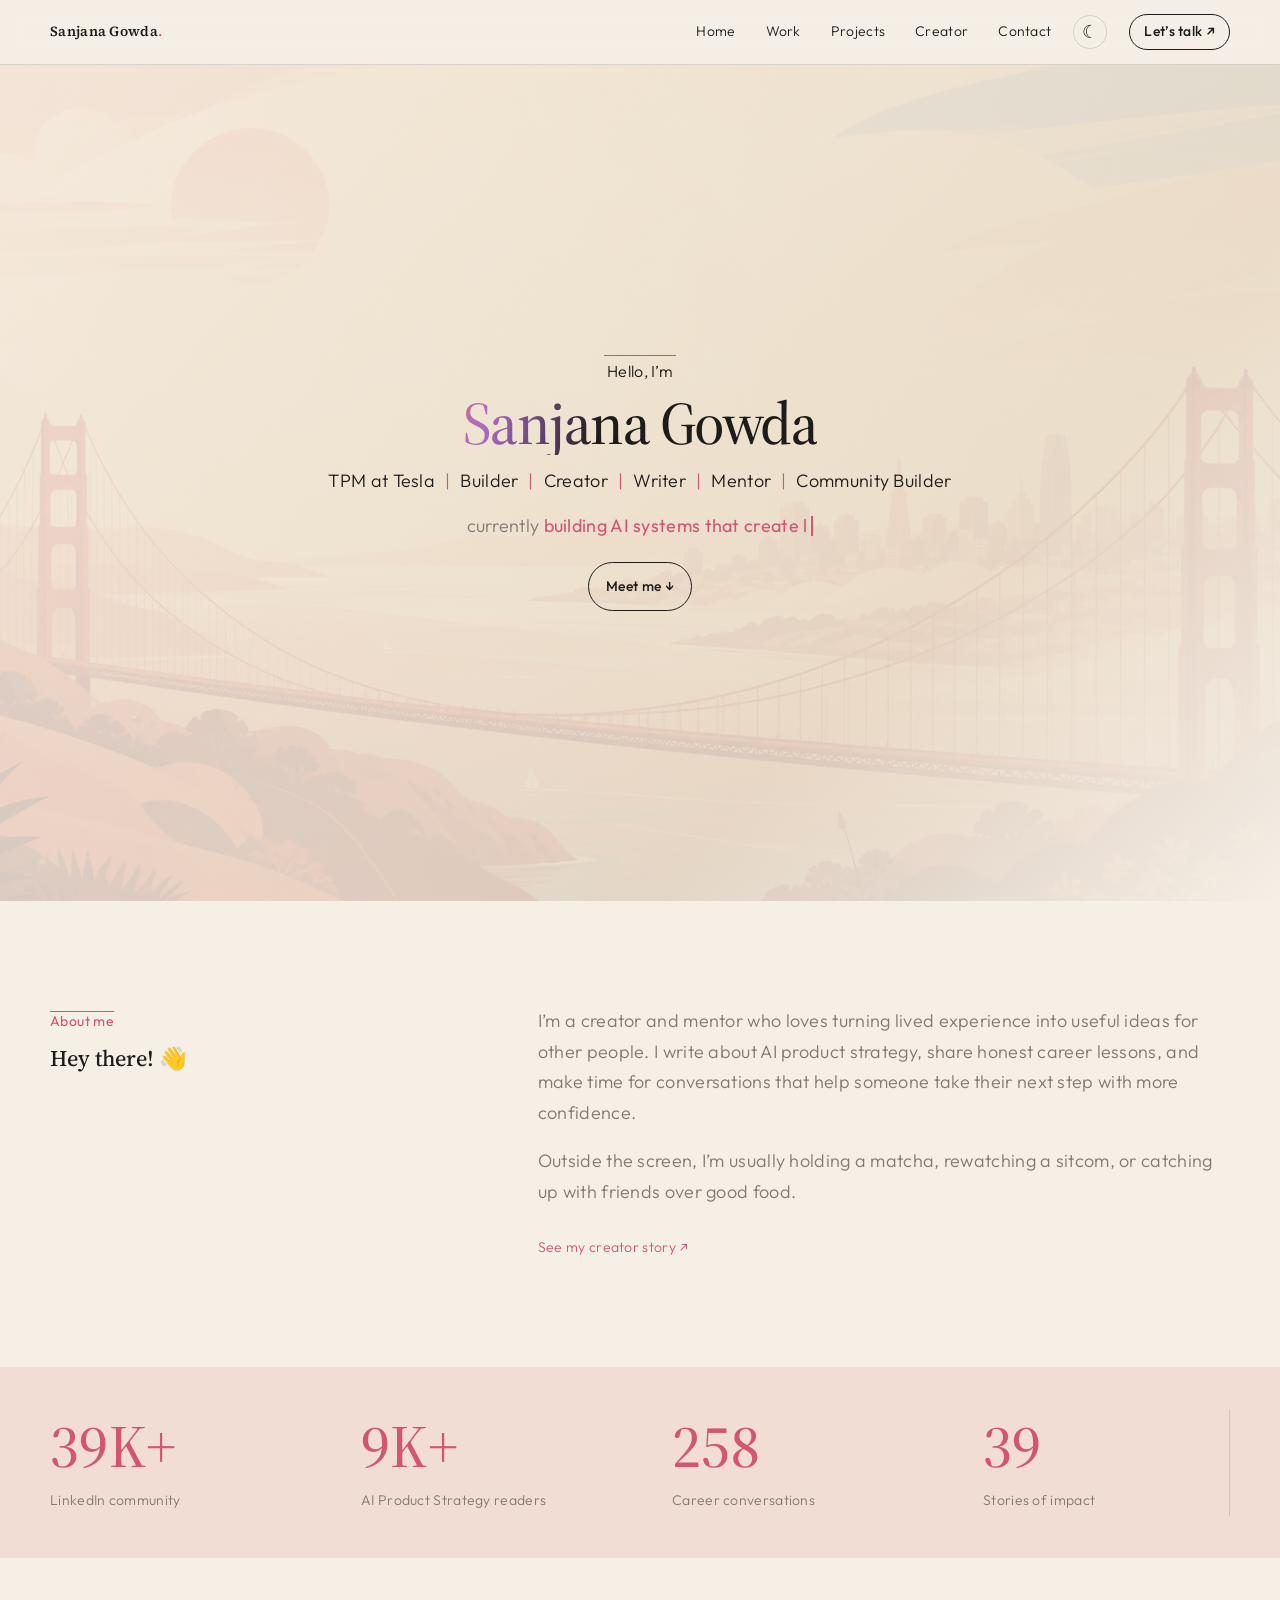
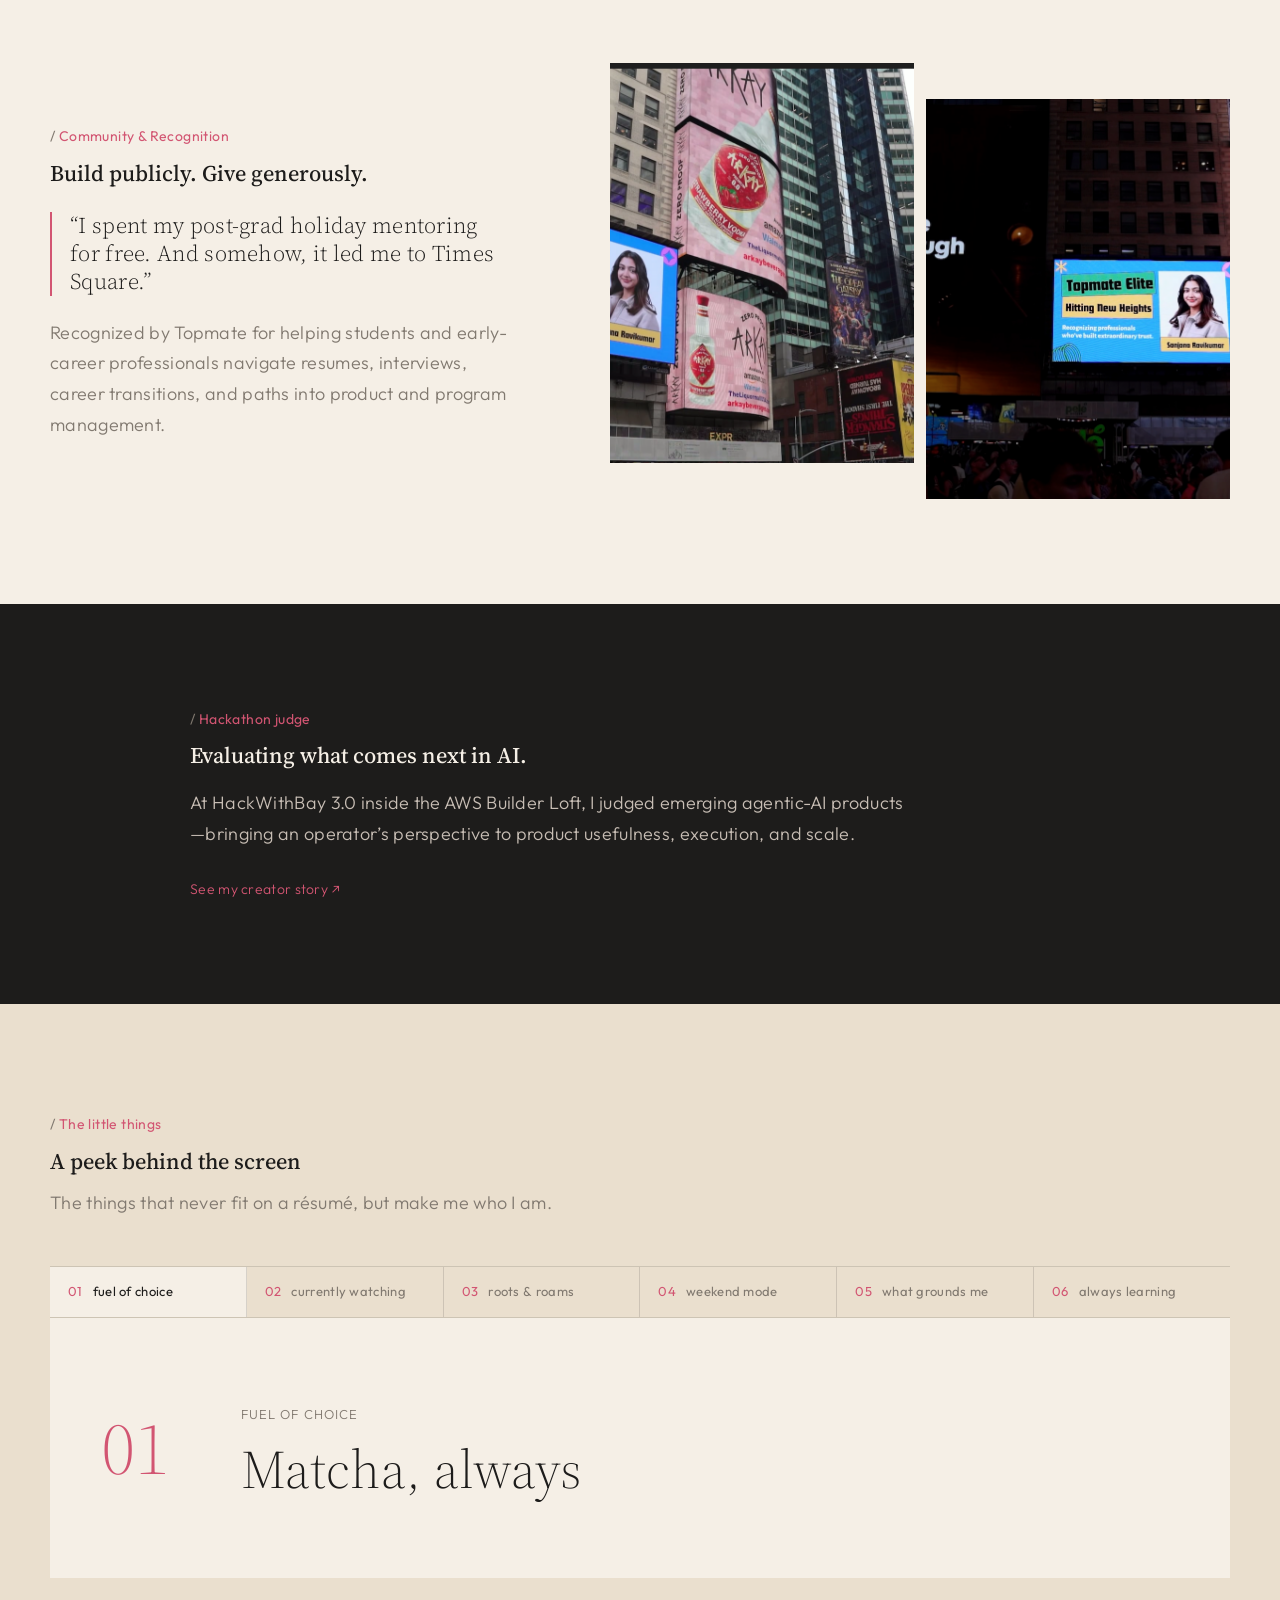
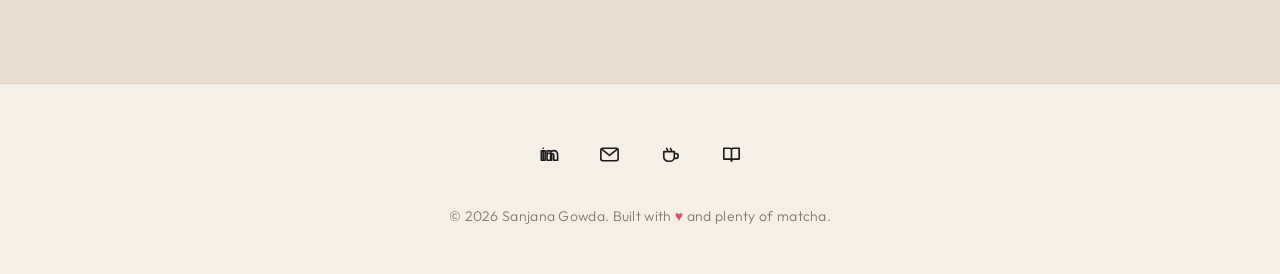
==== commit de4c0cd6: "Publish Sanjana portfolio" ====
--- a/index.html
+++ b/index.html
@@ -1 +1 @@
-<!DOCTYPE html><html lang="en"><head><meta charset="UTF-8"><title>Sanjana Gowda | AI Product &amp; Operations</title><meta name="description" content="Sanjana Gowda builds AI products and operations systems, writes AI Product Strategy, and mentors the next generation of product leaders."><meta name="viewport" content="width=device-width, initial-scale=1.0"><link rel="canonical" href="https://sanjana1311.github.io/"><link rel="icon" type="image/png" href="/favicon.png"><meta property="og:type" content="website"><meta property="og:title" content="Sanjana Gowda | AI Product &amp; Operations"><meta property="og:description" content="Sanjana Gowda builds AI products and operations systems, writes AI Product Strategy, and mentors the next generation of product leaders."><meta property="og:url" content="https://sanjana1311.github.io/"><meta property="og:image" content="https://sanjana1311.github.io/og.image.png"><meta property="og:image:width" content="1200"><meta property="og:image:height" content="630"><meta property="og:image:alt" content="Sanjana Gowda — AI product builder, writer, creator, and mentor"><meta name="twitter:card" content="summary_large_image"><meta name="twitter:title" content="Sanjana Gowda | AI Product &amp; Operations"><meta name="twitter:description" content="Sanjana Gowda builds AI products and operations systems, writes AI Product Strategy, and mentors the next generation of product leaders."><meta name="twitter:image" content="https://sanjana1311.github.io/og.image.png"><link rel="preconnect" href="https://fonts.googleapis.com"><link rel="preconnect" href="https://fonts.gstatic.com" crossorigin="anonymous"><link href="https://fonts.googleapis.com/css2?family=Outfit:wght@300;400;500;600&family=Source+Serif+4:opsz,wght@8..60,400;8..60,500;8..60,600&display=swap" rel="stylesheet"><link rel="stylesheet" href="/_astro/footer.P0p74Hli.css"><link rel="stylesheet" href="/_astro/index.-oUrScM2.css"></head><body><header data-astro-cid-jbsoqdrt><nav class="page-shell" aria-label="Main navigation" data-astro-cid-jbsoqdrt><a class="mark" href="/" data-astro-cid-jbsoqdrt>Sanjana Gowda</a><div data-astro-cid-jbsoqdrt><a href="/" data-astro-cid-jbsoqdrt>Home</a><a href="/work" data-astro-cid-jbsoqdrt>Work</a><a href="/projects" data-astro-cid-jbsoqdrt>Projects</a><a href="/creator" data-astro-cid-jbsoqdrt>Creator</a><a href="/contact" data-astro-cid-jbsoqdrt>Contact</a></div><button class="theme-toggle" type="button" aria-label="Switch to night mode" aria-pressed="false" data-astro-cid-jbsoqdrt><span aria-hidden="true" data-astro-cid-jbsoqdrt>☾</span></button><a class="hello" href="/contact" data-astro-cid-jbsoqdrt>Let’s talk ↗</a></nav></header><script type="module">var e=document.querySelector(`.theme-toggle`),t=document.documentElement,n=localStorage.getItem(`sanjana-theme`)??(window.matchMedia(`(prefers-color-scheme: dark)`).matches?`dark`:`light`),r=n=>{t.dataset.theme=n;let r=n===`dark`;e?.setAttribute(`aria-pressed`,String(r)),e?.setAttribute(`aria-label`,r?`Switch to day mode`:`Switch to night mode`),e&&(e.querySelector(`span`).textContent=r?`☀`:`☾`)};r(n),e?.addEventListener(`click`,()=>{let e=t.dataset.theme===`dark`?`light`:`dark`;localStorage.setItem(`sanjana-theme`,e),r(e)});</script><main id="home" data-astro-cid-q5zlckpc><section class="hero" data-astro-cid-q5zlckpc><div class="hero-image" aria-hidden="true" data-astro-cid-q5zlckpc></div><div class="veil" aria-hidden="true" data-astro-cid-q5zlckpc></div><div class="page-shell hero-inner" data-astro-cid-q5zlckpc><p class="hello" style="font-family:'Outfit',Arial,sans-serif!important;font-size:16px!important;color:var(--ink)!important" data-astro-cid-q5zlckpc>Hello, I’m</p><h1 style="font-family:'Source Serif 4',Georgia,serif!important;font-size:clamp(44px,8vw,60px)!important;line-height:1.05!important;font-weight:500!important;letter-spacing:-1.5px!important" data-astro-cid-q5zlckpc><button class="magic-name" type="button" aria-label="Sanjana Gowda — activate the hidden celebration" data-astro-cid-q5zlckpc>Sanjana Gowda</button></h1><div class="intro" style="font-family:'Outfit',Arial,sans-serif!important;font-size:18px!important;line-height:1.3!important" data-astro-cid-q5zlckpc><span data-astro-cid-q5zlckpc>TPM at Tesla</span><i data-astro-cid-q5zlckpc>|</i><span data-astro-cid-q5zlckpc>Builder</span><i data-astro-cid-q5zlckpc>|</i><span data-astro-cid-q5zlckpc>Creator</span><i data-astro-cid-q5zlckpc>|</i><span data-astro-cid-q5zlckpc>Writer</span><i data-astro-cid-q5zlckpc>|</i><span data-astro-cid-q5zlckpc>Mentor</span><i data-astro-cid-q5zlckpc>|</i><span data-astro-cid-q5zlckpc>Community Builder</span></div><p class="hero-summary building-line" style="font-family:'Outfit',Arial,sans-serif!important;font-size:18px!important;line-height:1.55!important" data-astro-cid-q5zlckpc>currently <strong class="typed-line" data-text="building AI systems that create leverage" data-astro-cid-q5zlckpc>building AI systems that create leverage</strong><span class="typing-cursor" aria-hidden="true" data-astro-cid-q5zlckpc></span></p><a class="meet" href="#about" data-astro-cid-q5zlckpc>Meet me ↓</a></div></section><canvas class="magic-canvas" aria-hidden="true" data-astro-cid-q5zlckpc></canvas><p class="magic-message" role="status" aria-live="polite" data-astro-cid-q5zlckpc></p><section id="about" class="about page-shell" data-astro-cid-q5zlckpc><div data-astro-cid-q5zlckpc><p class="overline" data-astro-cid-q5zlckpc>About me</p><h2 data-astro-cid-q5zlckpc>Hey there! 👋</h2></div><div data-astro-cid-q5zlckpc><p data-astro-cid-q5zlckpc>I’m a creator and mentor who loves turning lived experience into useful ideas for other people. I write about AI product strategy, share honest career lessons, and make time for conversations that help someone take their next step with more confidence.</p><p data-astro-cid-q5zlckpc>Outside the screen, I’m usually holding a matcha, rewatching a sitcom, or catching up with friends over good food.</p><a href="/creator" data-astro-cid-q5zlckpc>See my creator story ↗</a></div></section></main><script type="module">var e=document.querySelector(`.typed-line`);if(e&&!window.matchMedia(`(prefers-reduced-motion: reduce)`).matches){let t=e.dataset.text??``,n=0,r=!1;e.textContent=``;let i=()=>{if(n+=r?-1:1,e.textContent=t.slice(0,n),!r&&n===t.length){r=!0,window.setTimeout(i,1700);return}if(r&&n===0){r=!1,window.setTimeout(i,550);return}window.setTimeout(i,r?38:72)};window.setTimeout(i,450)}</script><script type="module">var e=document.querySelector(`.magic-name`),t=document.querySelector(`.magic-canvas`),n=document.querySelector(`.magic-message`),r=t?.getContext(`2d`),i=[`#d25572`,`#ff5a1f`,`#91a84a`,`#f7d9a6`,`#29231f`],a=0,o=()=>{if(!t||!r)return;let e=Math.min(window.devicePixelRatio||1,2);t.width=window.innerWidth*e,t.height=window.innerHeight*e,r.setTransform(e,0,0,e,0,0)};e?.addEventListener(`click`,()=>{if(!e||!t||!r||!n)return;if(window.matchMedia(`(prefers-reduced-motion: reduce)`).matches){n.textContent=`You found Sanjana mode ✦`,n.classList.add(`is-visible`),window.setTimeout(()=>n.classList.remove(`is-visible`),1800);return}window.cancelAnimationFrame(a),o();let s=e.getBoundingClientRect(),c=s.left+s.width/2,l=s.top+s.height/2,u=Array.from({length:130},(e,t)=>{let n=Math.PI*2*t/130+(Math.random()-.5)*.35,r=4+Math.random()*9;return{x:c,y:l,vx:Math.cos(n)*r,vy:Math.sin(n)*r-2,gravity:.11+Math.random()*.09,drag:.986,size:3+Math.random()*7,rotation:Math.random()*Math.PI,spin:(Math.random()-.5)*.2,color:i[t%i.length],life:1,shape:t%4}});n.textContent=`You found Sanjana mode ✦`,n.classList.add(`is-visible`),window.setTimeout(()=>n.classList.remove(`is-visible`),1800);let d=performance.now(),f=e=>{let t=Math.min((e-d)/16.67,2);d=e,r.clearRect(0,0,window.innerWidth,window.innerHeight);let n=!1;u.forEach(e=>{if(!(e.life<=0)){if(n=!0,e.vx*=e.drag,e.vy=e.vy*e.drag+e.gravity*t,e.x+=e.vx*t,e.y+=e.vy*t,e.rotation+=e.spin*t,e.life-=.009*t,r.save(),r.translate(e.x,e.y),r.rotate(e.rotation),r.globalAlpha=Math.max(e.life,0),r.fillStyle=e.color,e.shape===0)r.beginPath(),r.arc(0,0,e.size/2,0,Math.PI*2),r.fill();else if(e.shape===1)r.fillRect(-e.size/2,-e.size/5,e.size,e.size/2.5);else{r.beginPath();for(let t=0;t<8;t+=1){let n=t%2==0?e.size:e.size*.24,i=t*Math.PI/4,a=Math.cos(i)*n,o=Math.sin(i)*n;t===0?r.moveTo(a,o):r.lineTo(a,o)}r.closePath(),r.fill()}r.restore()}}),n?a=window.requestAnimationFrame(f):r.clearRect(0,0,window.innerWidth,window.innerHeight)};a=window.requestAnimationFrame(f)}),window.addEventListener(`resize`,o);</script><section class="creator-proof" data-astro-cid-iavgse3w><div class="page-shell" data-astro-cid-iavgse3w><div data-astro-cid-iavgse3w><strong data-astro-cid-iavgse3w>39K+</strong><span data-astro-cid-iavgse3w>LinkedIn community</span></div><div data-astro-cid-iavgse3w><strong data-astro-cid-iavgse3w>9K+</strong><span data-astro-cid-iavgse3w>AI Product Strategy readers</span></div><div data-astro-cid-iavgse3w><strong data-astro-cid-iavgse3w>258</strong><span data-astro-cid-iavgse3w>Career conversations</span></div><div data-astro-cid-iavgse3w><strong data-astro-cid-iavgse3w>39</strong><span data-astro-cid-iavgse3w>Stories of impact</span></div></div></section><section class="feature page-shell" data-astro-cid-iavgse3w><div class="feature-copy" data-astro-cid-iavgse3w><p class="kicker" data-astro-cid-iavgse3w>Community & Recognition</p><h2 data-astro-cid-iavgse3w>Build publicly. Give generously.</h2><blockquote data-astro-cid-iavgse3w>“I spent my post-grad holiday mentoring for free. And somehow, it led me to Times Square.”</blockquote><p data-astro-cid-iavgse3w>Recognized by Topmate for helping students and early-career professionals navigate resumes, interviews, career transitions, and paths into product and program management.</p></div><div class="images" data-astro-cid-iavgse3w><img src="/billboard-day.png" alt="Sanjana featured in Times Square during the day" data-astro-cid-iavgse3w><img src="/billboard-night.png" alt="Sanjana featured in Times Square at night" data-astro-cid-iavgse3w></div></section><section class="hackathon" data-astro-cid-iavgse3w><div class="page-shell" data-astro-cid-iavgse3w><p class="kicker" data-astro-cid-iavgse3w>Hackathon judge</p><h2 data-astro-cid-iavgse3w>Evaluating what comes next in AI.</h2><p data-astro-cid-iavgse3w>At HackWithBay 3.0 inside the AWS Builder Loft, I judged emerging agentic-AI products—bringing an operator’s perspective to product usefulness, execution, and scale.</p><a href="/creator" data-astro-cid-iavgse3w>See my creator story ↗</a></div></section><section id="little-things" class="personal" data-astro-cid-iavgse3w><div class="page-shell" data-astro-cid-iavgse3w><div class="heading" data-astro-cid-iavgse3w><p class="kicker" data-astro-cid-iavgse3w>The little things</p><h2 data-astro-cid-iavgse3w>A peek behind the screen</h2><p data-astro-cid-iavgse3w>The things that never fit on a résumé, but make me who I am.</p></div><div class="off-duty" data-astro-cid-iavgse3w><div class="detail-tabs" role="tablist" aria-label="The little things" data-astro-cid-iavgse3w><button type="button" role="tab" aria-selected="true" data-label="FUEL OF CHOICE" data-value="Matcha, always" data-astro-cid-iavgse3w><span data-astro-cid-iavgse3w>01</span>fuel of choice</button><button type="button" role="tab" aria-selected="false" data-label="CURRENTLY WATCHING" data-value="Shrinking and Ted Lasso · All-time favourites: Brooklyn Nine-Nine, Friends, and How I Met Your Mother" data-astro-cid-iavgse3w><span data-astro-cid-iavgse3w>02</span>currently watching</button><button type="button" role="tab" aria-selected="false" data-label="ROOTS &amp; ROAMS" data-value="From India, now exploring the Bay Area" data-astro-cid-iavgse3w><span data-astro-cid-iavgse3w>03</span>roots &amp; roams</button><button type="button" role="tab" aria-selected="false" data-label="WEEKEND MODE" data-value="Long conversations and good food with friends" data-astro-cid-iavgse3w><span data-astro-cid-iavgse3w>04</span>weekend mode</button><button type="button" role="tab" aria-selected="false" data-label="WHAT GROUNDS ME" data-value="By grace. Through faith." data-astro-cid-iavgse3w><span data-astro-cid-iavgse3w>05</span>what grounds me</button><button type="button" role="tab" aria-selected="false" data-label="ALWAYS LEARNING" data-value="New ideas, thoughtful people, and a fresh perspective." data-astro-cid-iavgse3w><span data-astro-cid-iavgse3w>06</span>always learning</button></div><div class="detail-display" aria-live="polite" data-astro-cid-iavgse3w><span data-detail-number data-astro-cid-iavgse3w>01</span><div data-astro-cid-iavgse3w><small data-detail-label data-astro-cid-iavgse3w>FUEL OF CHOICE</small><p data-detail-value data-astro-cid-iavgse3w>Matcha, always</p></div></div></div></div></section><script type="module">var e=Array.from(document.querySelectorAll(`.detail-tabs button`)),t=document.querySelector(`.detail-display`),n=document.querySelector(`[data-detail-number]`),r=document.querySelector(`[data-detail-label]`),i=document.querySelector(`[data-detail-value]`),a=(a,o)=>{!t||!n||!r||!i||(e.forEach(e=>e.setAttribute(`aria-selected`,String(e===a))),t.classList.add(`is-changing`),window.setTimeout(()=>{n.textContent=`0${o+1}`,r.textContent=a.dataset.label??``,i.textContent=a.dataset.value??``,t.classList.remove(`is-changing`)},150))};e.forEach((e,t)=>e.addEventListener(`click`,()=>a(e,t)));</script><footer data-astro-cid-ddhozxeg><div class="page-shell footer-inner" data-astro-cid-ddhozxeg><nav aria-label="Social links" data-astro-cid-ddhozxeg><a href="https://www.linkedin.com/in/sanjana-gowda-072519245/" target="_blank" rel="noopener noreferrer" aria-label="LinkedIn" data-astro-cid-ddhozxeg><svg viewBox="0 0 24 24" aria-hidden="true" data-astro-cid-ddhozxeg><path d="M6.5 8.2V18M6.5 5.5v.1M10.5 18v-5.5c0-2.2 4.8-2.9 4.8.5v5M4.5 8.2h4v9.8h-4zM10.5 8.2h3.7v1.6c.8-1.2 2-1.9 3.4-1.9 2.7 0 3.9 1.8 3.9 5.1v5h-4v-4.4c0-1.6-.4-2.6-1.7-2.6-1.4 0-1.6 1.2-1.6 2.6V18h-3.7z" data-astro-cid-ddhozxeg></path></svg></a><a href="mailto:hrsanjana26@gmail.com" aria-label="Email Sanjana" data-astro-cid-ddhozxeg><svg viewBox="0 0 24 24" aria-hidden="true" data-astro-cid-ddhozxeg><rect x="3" y="5.5" width="18" height="13" rx="2" data-astro-cid-ddhozxeg></rect><path d="m4.5 7 7.5 6 7.5-6" data-astro-cid-ddhozxeg></path></svg></a><a href="https://topmate.io/sanjana_ravikumar" target="_blank" rel="noopener noreferrer" aria-label="Book a coffee chat on Topmate" data-astro-cid-ddhozxeg><svg viewBox="0 0 24 24" aria-hidden="true" data-astro-cid-ddhozxeg><path d="M5 9h11v5.5A4.5 4.5 0 0 1 11.5 19h-2A4.5 4.5 0 0 1 5 14.5zM16 11h1.5a2.5 2.5 0 0 1 0 5H16M8 5.5c0 1 1 1 1 2M12 5.5c0 1 1 1 1 2" data-astro-cid-ddhozxeg></path></svg></a><a href="https://www.linkedin.com/newsletters/ai-product-strategy-7381861466196549632/" target="_blank" rel="noopener noreferrer" aria-label="Read AI Product Strategy" data-astro-cid-ddhozxeg><svg viewBox="0 0 24 24" aria-hidden="true" data-astro-cid-ddhozxeg><path d="M4 5.5h6.2c1 0 1.8.8 1.8 1.8V19c0-1.2-1-2.2-2.2-2.2H4zM20 5.5h-6.2c-1 0-1.8.8-1.8 1.8V19c0-1.2 1-2.2 2.2-2.2H20z" data-astro-cid-ddhozxeg></path></svg></a></nav><p data-astro-cid-ddhozxeg>© 2026 Sanjana Gowda. Built with <span data-astro-cid-ddhozxeg>♥</span> and plenty of matcha.</p></div></footer></body></html><script type="module">var e=document.querySelector(`.game-trigger`),t=document.querySelector(`.trail-game`),n=document.querySelector(`.trail-stop`),r=document.querySelector(`[data-score]`),i=document.querySelector(`.game-win`),a=document.querySelector(`.trail-note`),o=document.querySelector(`[data-note]`),s=document.querySelector(`[data-next]`),c=[{path:`/`,key:`ai`,symbol:`AI`,label:`Curiosity`,note:`You found the idea that starts every build.`,next:`/work`},{path:`/work/`,key:`tesla`,symbol:`⚡`,label:`Tesla`,note:`You found the operator behind the ideas.`,next:`/projects`},{path:`/projects/`,key:`build`,symbol:`</>`,label:`Builder`,note:`You found the systems Sanjana keeps building.`,next:`/creator`},{path:`/creator/`,key:`voice`,symbol:`Aa`,label:`Voice`,note:`You found the stories, lessons, and mentorship.`,next:`/contact`},{path:`/contact/`,key:`people`,symbol:`♥`,label:`People`,note:`You found what all the work is really about.`,next:`/`}],l=e=>e===`/`?`/`:`${e.replace(/\/$/,``)}/`,u=c.find(e=>e.path===l(window.location.pathname)),d=()=>JSON.parse(localStorage.getItem(`sanjana-trail`)??`[]`),f=e=>localStorage.setItem(`sanjana-trail`,JSON.stringify(e)),p=()=>{if(!n||!r||!i||!a||!o||!s||!u)return;let e=d();if(r.textContent=String(e.length),n.replaceChildren(),a.hidden=!0,i.hidden=e.length!==c.length,e.length===c.length)return;if(e.includes(u.key)){o.textContent=`This stop is complete. The trail continues on the next page.`,s.href=u.next,a.hidden=!1;return}let t=document.createElement(`button`);t.type=`button`,t.className=`trail-token`,t.setAttribute(`aria-label`,`Collect ${u.label}`),t.innerHTML=`<b>${u.symbol}</b><small>${u.label}</small>`,t.addEventListener(`click`,()=>{t.classList.add(`is-found`);let e=[...d(),u.key];f(e),r.textContent=String(e.length),window.setTimeout(()=>{e.length===c.length?i.hidden=!1:(o.textContent=u.note,s.href=u.next,a.hidden=!1)},350)},{once:!0}),n.append(t)},m=()=>{!t||!e||(t.hidden=!0,localStorage.removeItem(`sanjana-trail-active`),e.setAttribute(`aria-expanded`,`false`),e.textContent=`Start Sanjana’s trail ↗`)},h=()=>{!t||!e||(localStorage.setItem(`sanjana-trail-active`,`true`),t.hidden=!1,e.setAttribute(`aria-expanded`,`true`),e.textContent=`Pause trail`,p())};e?.addEventListener(`click`,()=>t?.hidden?h():m()),document.querySelector(`[data-close]`)?.addEventListener(`click`,m),document.querySelector(`[data-dismiss]`)?.addEventListener(`click`,m),localStorage.getItem(`sanjana-trail-active`)===`true`&&h();</script>+<!DOCTYPE html><html lang="en"><head><meta charset="UTF-8"><title>Sanjana Gowda | AI Product &amp; Operations</title><meta name="description" content="Sanjana Gowda builds AI products and operations systems, writes AI Product Strategy, and mentors the next generation of product leaders."><meta name="viewport" content="width=device-width, initial-scale=1.0"><link rel="canonical" href="https://sanjana1311.github.io/"><link rel="icon" type="image/png" href="/favicon.png"><meta property="og:type" content="website"><meta property="og:title" content="Sanjana Gowda | AI Product &amp; Operations"><meta property="og:description" content="Sanjana Gowda builds AI products and operations systems, writes AI Product Strategy, and mentors the next generation of product leaders."><meta property="og:url" content="https://sanjana1311.github.io/"><meta property="og:image" content="https://sanjana1311.github.io/og.image.png"><meta property="og:image:width" content="1200"><meta property="og:image:height" content="630"><meta property="og:image:alt" content="Sanjana Gowda — AI product builder, writer, creator, and mentor"><meta name="twitter:card" content="summary_large_image"><meta name="twitter:title" content="Sanjana Gowda | AI Product &amp; Operations"><meta name="twitter:description" content="Sanjana Gowda builds AI products and operations systems, writes AI Product Strategy, and mentors the next generation of product leaders."><meta name="twitter:image" content="https://sanjana1311.github.io/og.image.png"><link rel="preconnect" href="https://fonts.googleapis.com"><link rel="preconnect" href="https://fonts.gstatic.com" crossorigin="anonymous"><link href="https://fonts.googleapis.com/css2?family=Outfit:wght@300;400;500;600&family=Source+Serif+4:opsz,wght@8..60,400;8..60,500;8..60,600&display=swap" rel="stylesheet"><link rel="stylesheet" href="/_astro/footer.P0p74Hli.css"><link rel="stylesheet" href="/_astro/index.-oUrScM2.css"></head><body><header data-astro-cid-jbsoqdrt><nav class="page-shell" aria-label="Main navigation" data-astro-cid-jbsoqdrt><a class="mark" href="/" data-astro-cid-jbsoqdrt>Sanjana Gowda</a><div data-astro-cid-jbsoqdrt><a href="/" data-astro-cid-jbsoqdrt>Home</a><a href="/work" data-astro-cid-jbsoqdrt>Work</a><a href="/projects" data-astro-cid-jbsoqdrt>Projects</a><a href="/creator" data-astro-cid-jbsoqdrt>Creator</a><a href="/contact" data-astro-cid-jbsoqdrt>Contact</a></div><button class="theme-toggle" type="button" aria-label="Switch to night mode" aria-pressed="false" data-astro-cid-jbsoqdrt><span aria-hidden="true" data-astro-cid-jbsoqdrt>☾</span></button><a class="hello" href="/contact" data-astro-cid-jbsoqdrt>Let’s talk ↗</a></nav></header><script type="module">var e=document.querySelector(`.theme-toggle`),t=document.documentElement,n=localStorage.getItem(`sanjana-theme`)??(window.matchMedia(`(prefers-color-scheme: dark)`).matches?`dark`:`light`),r=n=>{t.dataset.theme=n;let r=n===`dark`;e?.setAttribute(`aria-pressed`,String(r)),e?.setAttribute(`aria-label`,r?`Switch to day mode`:`Switch to night mode`),e&&(e.querySelector(`span`).textContent=r?`☀`:`☾`)};r(n),e?.addEventListener(`click`,()=>{let e=t.dataset.theme===`dark`?`light`:`dark`;localStorage.setItem(`sanjana-theme`,e),r(e)});</script><main id="home" data-astro-cid-q5zlckpc><section class="hero" data-astro-cid-q5zlckpc><div class="hero-image" aria-hidden="true" data-astro-cid-q5zlckpc></div><div class="veil" aria-hidden="true" data-astro-cid-q5zlckpc></div><div class="page-shell hero-inner" data-astro-cid-q5zlckpc><p class="hello" style="font-family:'Outfit',Arial,sans-serif!important;font-size:16px!important;color:var(--ink)!important" data-astro-cid-q5zlckpc>Hello, I’m</p><h1 style="font-family:'Source Serif 4',Georgia,serif!important;font-size:clamp(44px,8vw,60px)!important;line-height:1.05!important;font-weight:500!important;letter-spacing:-1.5px!important" data-astro-cid-q5zlckpc><button class="magic-name" type="button" aria-label="Sanjana Gowda — activate the hidden celebration" data-astro-cid-q5zlckpc>Sanjana Gowda</button></h1><div class="intro" style="font-family:'Outfit',Arial,sans-serif!important;font-size:18px!important;line-height:1.3!important" data-astro-cid-q5zlckpc><span data-astro-cid-q5zlckpc>TPM at Tesla</span><i data-astro-cid-q5zlckpc>|</i><span data-astro-cid-q5zlckpc>Builder</span><i data-astro-cid-q5zlckpc>|</i><span data-astro-cid-q5zlckpc>Creator</span><i data-astro-cid-q5zlckpc>|</i><span data-astro-cid-q5zlckpc>Writer</span><i data-astro-cid-q5zlckpc>|</i><span data-astro-cid-q5zlckpc>Mentor</span><i data-astro-cid-q5zlckpc>|</i><span data-astro-cid-q5zlckpc>Community Builder</span></div><p class="hero-summary building-line" style="font-family:'Outfit',Arial,sans-serif!important;font-size:18px!important;line-height:1.55!important" data-astro-cid-q5zlckpc>currently <strong class="typed-line" data-text="building AI systems that create leverage" data-astro-cid-q5zlckpc>building AI systems that create leverage</strong><span class="typing-cursor" aria-hidden="true" data-astro-cid-q5zlckpc></span></p><a class="meet" href="#about" data-astro-cid-q5zlckpc>Meet me ↓</a></div></section><canvas class="magic-canvas" aria-hidden="true" data-astro-cid-q5zlckpc></canvas><p class="magic-message" role="status" aria-live="polite" data-astro-cid-q5zlckpc></p><section id="about" class="about page-shell" data-astro-cid-q5zlckpc><div data-astro-cid-q5zlckpc><p class="overline" data-astro-cid-q5zlckpc>About me</p><h2 data-astro-cid-q5zlckpc>Hey there! 👋</h2></div><div data-astro-cid-q5zlckpc><p data-astro-cid-q5zlckpc>I’m a creator and mentor who loves turning lived experience into useful ideas for other people. I write about AI product strategy, share honest career lessons, and make time for conversations that help someone take their next step with more confidence.</p><p data-astro-cid-q5zlckpc>Outside the screen, I’m usually holding a matcha, rewatching a sitcom, or catching up with friends over good food.</p><a href="/creator" data-astro-cid-q5zlckpc>See my creator story ↗</a></div></section></main><script type="module">var e=document.querySelector(`.typed-line`);if(e&&!window.matchMedia(`(prefers-reduced-motion: reduce)`).matches){let t=e.dataset.text??``,n=0,r=!1;e.textContent=``;let i=()=>{if(n+=r?-1:1,e.textContent=t.slice(0,n),!r&&n===t.length){r=!0,window.setTimeout(i,1700);return}if(r&&n===0){r=!1,window.setTimeout(i,550);return}window.setTimeout(i,r?38:72)};window.setTimeout(i,450)}</script><script type="module">var e=document.querySelector(`.magic-name`),t=document.querySelector(`.magic-canvas`),n=document.querySelector(`.magic-message`),r=t?.getContext(`2d`),i=[`#d25572`,`#ff5a1f`,`#91a84a`,`#f7d9a6`,`#29231f`],a=0,o=()=>{if(!t||!r)return;let e=Math.min(window.devicePixelRatio||1,2);t.width=window.innerWidth*e,t.height=window.innerHeight*e,r.setTransform(e,0,0,e,0,0)};e?.addEventListener(`click`,()=>{if(!e||!t||!r||!n)return;if(window.matchMedia(`(prefers-reduced-motion: reduce)`).matches){n.textContent=`A little Sanjana sparkle ✦`,n.classList.add(`is-visible`),window.setTimeout(()=>n.classList.remove(`is-visible`),1800);return}window.cancelAnimationFrame(a),o();let s=e.getBoundingClientRect(),c=s.left+s.width/2,l=s.top+s.height/2,u=Array.from({length:130},(e,t)=>{let n=Math.PI*2*t/130+(Math.random()-.5)*.35,r=4+Math.random()*9;return{x:c,y:l,vx:Math.cos(n)*r,vy:Math.sin(n)*r-2,gravity:.11+Math.random()*.09,drag:.986,size:3+Math.random()*7,rotation:Math.random()*Math.PI,spin:(Math.random()-.5)*.2,color:i[t%i.length],life:1,shape:t%4}});n.textContent=`A little Sanjana sparkle ✦`,n.classList.add(`is-visible`),window.setTimeout(()=>n.classList.remove(`is-visible`),1800);let d=performance.now(),f=e=>{let t=Math.min((e-d)/16.67,2);d=e,r.clearRect(0,0,window.innerWidth,window.innerHeight);let n=!1;u.forEach(e=>{if(!(e.life<=0)){if(n=!0,e.vx*=e.drag,e.vy=e.vy*e.drag+e.gravity*t,e.x+=e.vx*t,e.y+=e.vy*t,e.rotation+=e.spin*t,e.life-=.009*t,r.save(),r.translate(e.x,e.y),r.rotate(e.rotation),r.globalAlpha=Math.max(e.life,0),r.fillStyle=e.color,e.shape===0)r.beginPath(),r.arc(0,0,e.size/2,0,Math.PI*2),r.fill();else if(e.shape===1)r.fillRect(-e.size/2,-e.size/5,e.size,e.size/2.5);else{r.beginPath();for(let t=0;t<8;t+=1){let n=t%2==0?e.size:e.size*.24,i=t*Math.PI/4,a=Math.cos(i)*n,o=Math.sin(i)*n;t===0?r.moveTo(a,o):r.lineTo(a,o)}r.closePath(),r.fill()}r.restore()}}),n?a=window.requestAnimationFrame(f):r.clearRect(0,0,window.innerWidth,window.innerHeight)};a=window.requestAnimationFrame(f)}),window.addEventListener(`resize`,o);</script><section class="creator-proof" data-astro-cid-iavgse3w><div class="page-shell" data-astro-cid-iavgse3w><div data-astro-cid-iavgse3w><strong data-astro-cid-iavgse3w>39K+</strong><span data-astro-cid-iavgse3w>LinkedIn community</span></div><div data-astro-cid-iavgse3w><strong data-astro-cid-iavgse3w>9K+</strong><span data-astro-cid-iavgse3w>AI Product Strategy readers</span></div><div data-astro-cid-iavgse3w><strong data-astro-cid-iavgse3w>258</strong><span data-astro-cid-iavgse3w>Career conversations</span></div><div data-astro-cid-iavgse3w><strong data-astro-cid-iavgse3w>39</strong><span data-astro-cid-iavgse3w>Stories of impact</span></div></div></section><section class="feature page-shell" data-astro-cid-iavgse3w><div class="feature-copy" data-astro-cid-iavgse3w><p class="kicker" data-astro-cid-iavgse3w>Community & Recognition</p><h2 data-astro-cid-iavgse3w>Build publicly. Give generously.</h2><blockquote data-astro-cid-iavgse3w>“I spent my post-grad holiday mentoring for free. And somehow, it led me to Times Square.”</blockquote><p data-astro-cid-iavgse3w>Recognized by Topmate for helping students and early-career professionals navigate resumes, interviews, career transitions, and paths into product and program management.</p></div><div class="images" data-astro-cid-iavgse3w><img src="/billboard-day.png" alt="Sanjana featured in Times Square during the day" data-astro-cid-iavgse3w><img src="/billboard-night.png" alt="Sanjana featured in Times Square at night" data-astro-cid-iavgse3w></div></section><section class="hackathon" data-astro-cid-iavgse3w><div class="page-shell" data-astro-cid-iavgse3w><p class="kicker" data-astro-cid-iavgse3w>Hackathon judge</p><h2 data-astro-cid-iavgse3w>Evaluating what comes next in AI.</h2><p data-astro-cid-iavgse3w>At HackWithBay 3.0 inside the AWS Builder Loft, I judged emerging agentic-AI products—bringing an operator’s perspective to product usefulness, execution, and scale.</p><a href="/creator" data-astro-cid-iavgse3w>See my creator story ↗</a></div></section><section id="little-things" class="personal" data-astro-cid-iavgse3w><div class="page-shell" data-astro-cid-iavgse3w><div class="heading" data-astro-cid-iavgse3w><p class="kicker" data-astro-cid-iavgse3w>The little things</p><h2 data-astro-cid-iavgse3w>A peek behind the screen</h2><p data-astro-cid-iavgse3w>The things that never fit on a résumé, but make me who I am.</p></div><div class="off-duty" data-astro-cid-iavgse3w><div class="detail-tabs" role="tablist" aria-label="The little things" data-astro-cid-iavgse3w><button type="button" role="tab" aria-selected="true" data-label="FUEL OF CHOICE" data-value="Matcha, always" data-astro-cid-iavgse3w><span data-astro-cid-iavgse3w>01</span>fuel of choice</button><button type="button" role="tab" aria-selected="false" data-label="CURRENTLY WATCHING" data-value="Shrinking and Ted Lasso · All-time favourites: Brooklyn Nine-Nine, Friends, and How I Met Your Mother" data-astro-cid-iavgse3w><span data-astro-cid-iavgse3w>02</span>currently watching</button><button type="button" role="tab" aria-selected="false" data-label="ROOTS &amp; ROAMS" data-value="From India, now exploring the Bay Area" data-astro-cid-iavgse3w><span data-astro-cid-iavgse3w>03</span>roots &amp; roams</button><button type="button" role="tab" aria-selected="false" data-label="WEEKEND MODE" data-value="Long conversations and good food with friends" data-astro-cid-iavgse3w><span data-astro-cid-iavgse3w>04</span>weekend mode</button><button type="button" role="tab" aria-selected="false" data-label="WHAT GROUNDS ME" data-value="By grace. Through faith." data-astro-cid-iavgse3w><span data-astro-cid-iavgse3w>05</span>what grounds me</button><button type="button" role="tab" aria-selected="false" data-label="ALWAYS LEARNING" data-value="New ideas, thoughtful people, and a fresh perspective." data-astro-cid-iavgse3w><span data-astro-cid-iavgse3w>06</span>always learning</button></div><div class="detail-display" aria-live="polite" data-astro-cid-iavgse3w><span data-detail-number data-astro-cid-iavgse3w>01</span><div data-astro-cid-iavgse3w><small data-detail-label data-astro-cid-iavgse3w>FUEL OF CHOICE</small><p data-detail-value data-astro-cid-iavgse3w>Matcha, always</p></div></div></div></div></section><script type="module">var e=Array.from(document.querySelectorAll(`.detail-tabs button`)),t=document.querySelector(`.detail-display`),n=document.querySelector(`[data-detail-number]`),r=document.querySelector(`[data-detail-label]`),i=document.querySelector(`[data-detail-value]`),a=(a,o)=>{!t||!n||!r||!i||(e.forEach(e=>e.setAttribute(`aria-selected`,String(e===a))),t.classList.add(`is-changing`),window.setTimeout(()=>{n.textContent=`0${o+1}`,r.textContent=a.dataset.label??``,i.textContent=a.dataset.value??``,t.classList.remove(`is-changing`)},150))};e.forEach((e,t)=>e.addEventListener(`click`,()=>a(e,t)));</script><footer data-astro-cid-ddhozxeg><div class="page-shell footer-inner" data-astro-cid-ddhozxeg><nav aria-label="Social links" data-astro-cid-ddhozxeg><a href="https://www.linkedin.com/in/sanjana-gowda-072519245/" target="_blank" rel="noopener noreferrer" aria-label="LinkedIn" data-astro-cid-ddhozxeg><svg viewBox="0 0 24 24" aria-hidden="true" data-astro-cid-ddhozxeg><path d="M6.5 8.2V18M6.5 5.5v.1M10.5 18v-5.5c0-2.2 4.8-2.9 4.8.5v5M4.5 8.2h4v9.8h-4zM10.5 8.2h3.7v1.6c.8-1.2 2-1.9 3.4-1.9 2.7 0 3.9 1.8 3.9 5.1v5h-4v-4.4c0-1.6-.4-2.6-1.7-2.6-1.4 0-1.6 1.2-1.6 2.6V18h-3.7z" data-astro-cid-ddhozxeg></path></svg></a><a href="mailto:hrsanjana26@gmail.com" aria-label="Email Sanjana" data-astro-cid-ddhozxeg><svg viewBox="0 0 24 24" aria-hidden="true" data-astro-cid-ddhozxeg><rect x="3" y="5.5" width="18" height="13" rx="2" data-astro-cid-ddhozxeg></rect><path d="m4.5 7 7.5 6 7.5-6" data-astro-cid-ddhozxeg></path></svg></a><a href="https://topmate.io/sanjana_ravikumar" target="_blank" rel="noopener noreferrer" aria-label="Book a coffee chat on Topmate" data-astro-cid-ddhozxeg><svg viewBox="0 0 24 24" aria-hidden="true" data-astro-cid-ddhozxeg><path d="M5 9h11v5.5A4.5 4.5 0 0 1 11.5 19h-2A4.5 4.5 0 0 1 5 14.5zM16 11h1.5a2.5 2.5 0 0 1 0 5H16M8 5.5c0 1 1 1 1 2M12 5.5c0 1 1 1 1 2" data-astro-cid-ddhozxeg></path></svg></a><a href="https://www.linkedin.com/newsletters/ai-product-strategy-7381861466196549632/" target="_blank" rel="noopener noreferrer" aria-label="Read AI Product Strategy" data-astro-cid-ddhozxeg><svg viewBox="0 0 24 24" aria-hidden="true" data-astro-cid-ddhozxeg><path d="M4 5.5h6.2c1 0 1.8.8 1.8 1.8V19c0-1.2-1-2.2-2.2-2.2H4zM20 5.5h-6.2c-1 0-1.8.8-1.8 1.8V19c0-1.2 1-2.2 2.2-2.2H20z" data-astro-cid-ddhozxeg></path></svg></a></nav><p data-astro-cid-ddhozxeg>© 2026 Sanjana Gowda. Built with <span data-astro-cid-ddhozxeg>♥</span> and plenty of matcha.</p></div></footer></body></html><script type="module">var e=document.querySelector(`.game-trigger`),t=document.querySelector(`.trail-game`),n=document.querySelector(`.trail-stop`),r=document.querySelector(`[data-score]`),i=document.querySelector(`.game-win`),a=document.querySelector(`.trail-note`),o=document.querySelector(`[data-note]`),s=document.querySelector(`[data-next]`),c=[{path:`/`,key:`ai`,symbol:`AI`,label:`Curiosity`,note:`You found the idea that starts every build.`,next:`/work`},{path:`/work/`,key:`tesla`,symbol:`⚡`,label:`Tesla`,note:`You found the operator behind the ideas.`,next:`/projects`},{path:`/projects/`,key:`build`,symbol:`</>`,label:`Builder`,note:`You found the systems Sanjana keeps building.`,next:`/creator`},{path:`/creator/`,key:`voice`,symbol:`Aa`,label:`Voice`,note:`You found the stories, lessons, and mentorship.`,next:`/contact`},{path:`/contact/`,key:`people`,symbol:`♥`,label:`People`,note:`You found what all the work is really about.`,next:`/`}],l=e=>e===`/`?`/`:`${e.replace(/\/$/,``)}/`,u=c.find(e=>e.path===l(window.location.pathname)),d=()=>JSON.parse(localStorage.getItem(`sanjana-trail`)??`[]`),f=e=>localStorage.setItem(`sanjana-trail`,JSON.stringify(e)),p=()=>{if(!n||!r||!i||!a||!o||!s||!u)return;let e=d();if(r.textContent=String(e.length),n.replaceChildren(),a.hidden=!0,i.hidden=e.length!==c.length,e.length===c.length)return;if(e.includes(u.key)){o.textContent=`This stop is complete. The trail continues on the next page.`,s.href=u.next,a.hidden=!1;return}let t=document.createElement(`button`);t.type=`button`,t.className=`trail-token`,t.setAttribute(`aria-label`,`Collect ${u.label}`),t.innerHTML=`<b>${u.symbol}</b><small>${u.label}</small>`,t.addEventListener(`click`,()=>{t.classList.add(`is-found`);let e=[...d(),u.key];f(e),r.textContent=String(e.length),window.setTimeout(()=>{e.length===c.length?i.hidden=!1:(o.textContent=u.note,s.href=u.next,a.hidden=!1)},350)},{once:!0}),n.append(t)},m=()=>{!t||!e||(t.hidden=!0,localStorage.removeItem(`sanjana-trail-active`),e.setAttribute(`aria-expanded`,`false`),e.textContent=`Start Sanjana’s trail ↗`)},h=()=>{!t||!e||(localStorage.setItem(`sanjana-trail-active`,`true`),t.hidden=!1,e.setAttribute(`aria-expanded`,`true`),e.textContent=`Pause trail`,p())};e?.addEventListener(`click`,()=>t?.hidden?h():m()),document.querySelector(`[data-close]`)?.addEventListener(`click`,m),document.querySelector(`[data-dismiss]`)?.addEventListener(`click`,m),localStorage.getItem(`sanjana-trail-active`)===`true`&&h();</script>
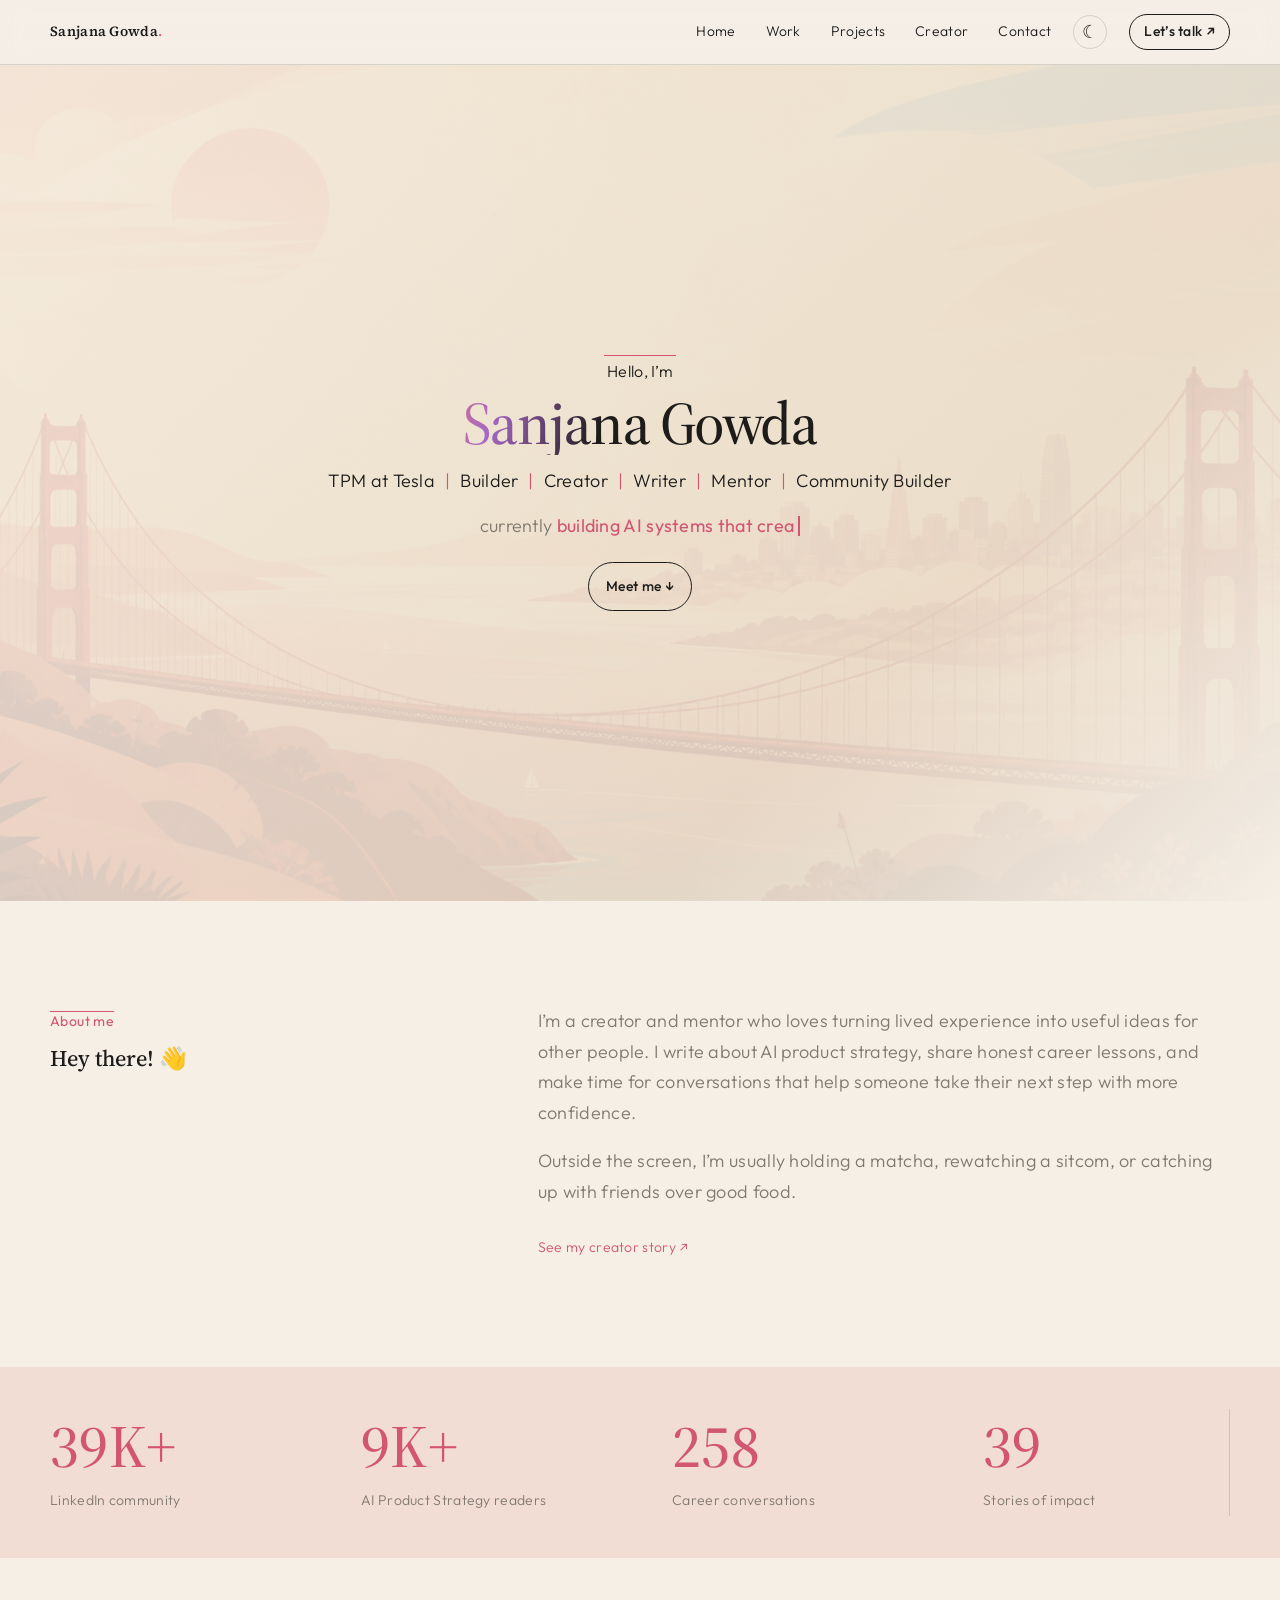
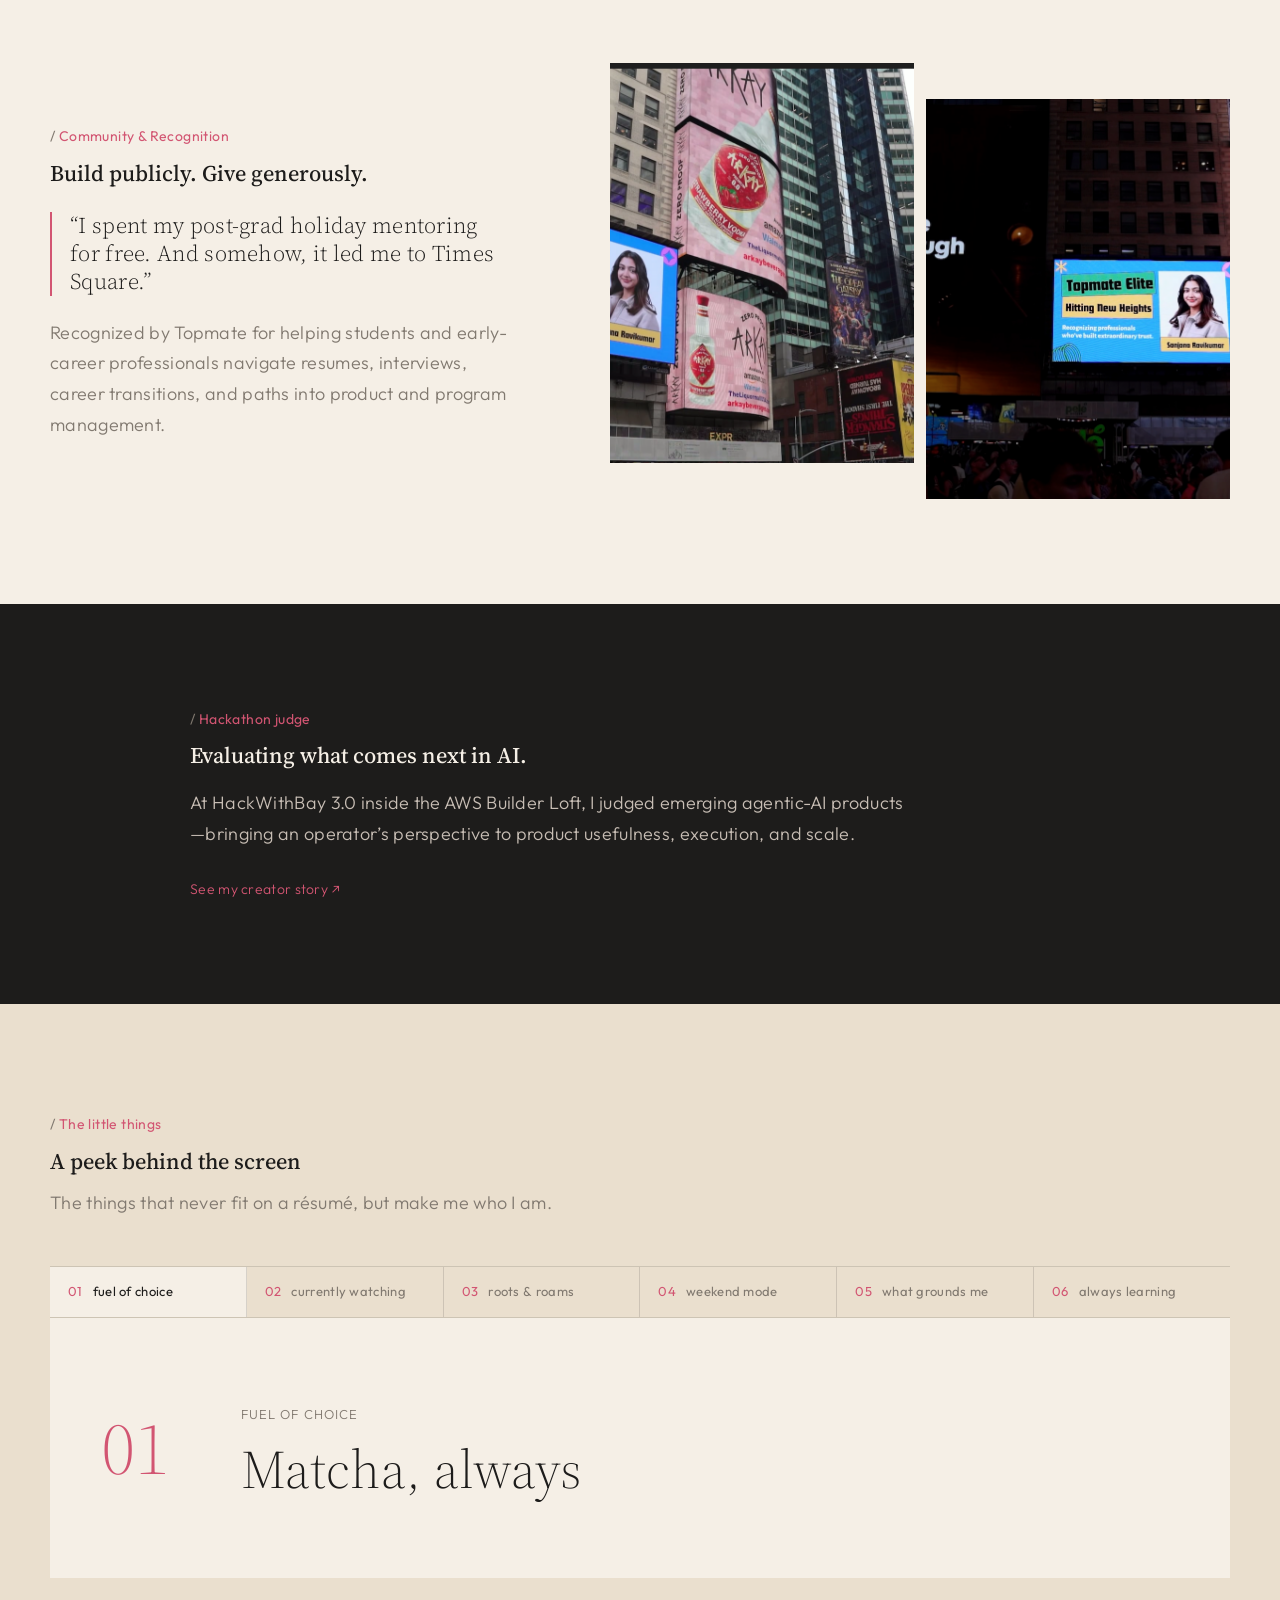
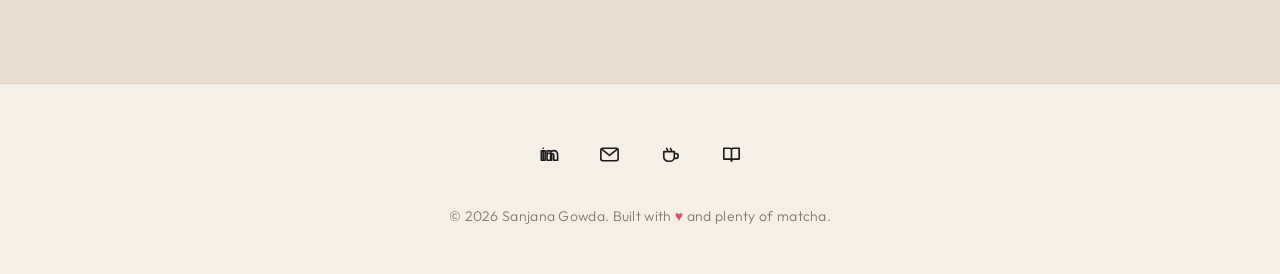
==== commit 93669d46: "Publish Sanjana portfolio" ====
--- a/index.html
+++ b/index.html
@@ -1 +1 @@
-<!DOCTYPE html><html lang="en"><head><meta charset="UTF-8"><title>Sanjana Gowda | AI Product &amp; Operations</title><meta name="description" content="Sanjana Gowda builds AI products and operations systems, writes AI Product Strategy, and mentors the next generation of product leaders."><meta name="viewport" content="width=device-width, initial-scale=1.0"><link rel="canonical" href="https://sanjana1311.github.io/"><link rel="icon" type="image/png" href="/favicon.png"><meta property="og:type" content="website"><meta property="og:title" content="Sanjana Gowda | AI Product &amp; Operations"><meta property="og:description" content="Sanjana Gowda builds AI products and operations systems, writes AI Product Strategy, and mentors the next generation of product leaders."><meta property="og:url" content="https://sanjana1311.github.io/"><meta property="og:image" content="https://sanjana1311.github.io/og.image.png"><meta property="og:image:width" content="1200"><meta property="og:image:height" content="630"><meta property="og:image:alt" content="Sanjana Gowda — AI product builder, writer, creator, and mentor"><meta name="twitter:card" content="summary_large_image"><meta name="twitter:title" content="Sanjana Gowda | AI Product &amp; Operations"><meta name="twitter:description" content="Sanjana Gowda builds AI products and operations systems, writes AI Product Strategy, and mentors the next generation of product leaders."><meta name="twitter:image" content="https://sanjana1311.github.io/og.image.png"><link rel="preconnect" href="https://fonts.googleapis.com"><link rel="preconnect" href="https://fonts.gstatic.com" crossorigin="anonymous"><link href="https://fonts.googleapis.com/css2?family=Outfit:wght@300;400;500;600&family=Source+Serif+4:opsz,wght@8..60,400;8..60,500;8..60,600&display=swap" rel="stylesheet"><link rel="stylesheet" href="/_astro/footer.P0p74Hli.css"><link rel="stylesheet" href="/_astro/index.-oUrScM2.css"></head><body><header data-astro-cid-jbsoqdrt><nav class="page-shell" aria-label="Main navigation" data-astro-cid-jbsoqdrt><a class="mark" href="/" data-astro-cid-jbsoqdrt>Sanjana Gowda</a><div data-astro-cid-jbsoqdrt><a href="/" data-astro-cid-jbsoqdrt>Home</a><a href="/work" data-astro-cid-jbsoqdrt>Work</a><a href="/projects" data-astro-cid-jbsoqdrt>Projects</a><a href="/creator" data-astro-cid-jbsoqdrt>Creator</a><a href="/contact" data-astro-cid-jbsoqdrt>Contact</a></div><button class="theme-toggle" type="button" aria-label="Switch to night mode" aria-pressed="false" data-astro-cid-jbsoqdrt><span aria-hidden="true" data-astro-cid-jbsoqdrt>☾</span></button><a class="hello" href="/contact" data-astro-cid-jbsoqdrt>Let’s talk ↗</a></nav></header><script type="module">var e=document.querySelector(`.theme-toggle`),t=document.documentElement,n=localStorage.getItem(`sanjana-theme`)??(window.matchMedia(`(prefers-color-scheme: dark)`).matches?`dark`:`light`),r=n=>{t.dataset.theme=n;let r=n===`dark`;e?.setAttribute(`aria-pressed`,String(r)),e?.setAttribute(`aria-label`,r?`Switch to day mode`:`Switch to night mode`),e&&(e.querySelector(`span`).textContent=r?`☀`:`☾`)};r(n),e?.addEventListener(`click`,()=>{let e=t.dataset.theme===`dark`?`light`:`dark`;localStorage.setItem(`sanjana-theme`,e),r(e)});</script><main id="home" data-astro-cid-q5zlckpc><section class="hero" data-astro-cid-q5zlckpc><div class="hero-image" aria-hidden="true" data-astro-cid-q5zlckpc></div><div class="veil" aria-hidden="true" data-astro-cid-q5zlckpc></div><div class="page-shell hero-inner" data-astro-cid-q5zlckpc><p class="hello" style="font-family:'Outfit',Arial,sans-serif!important;font-size:16px!important;color:var(--ink)!important" data-astro-cid-q5zlckpc>Hello, I’m</p><h1 style="font-family:'Source Serif 4',Georgia,serif!important;font-size:clamp(44px,8vw,60px)!important;line-height:1.05!important;font-weight:500!important;letter-spacing:-1.5px!important" data-astro-cid-q5zlckpc><button class="magic-name" type="button" aria-label="Sanjana Gowda — activate the hidden celebration" data-astro-cid-q5zlckpc>Sanjana Gowda</button></h1><div class="intro" style="font-family:'Outfit',Arial,sans-serif!important;font-size:18px!important;line-height:1.3!important" data-astro-cid-q5zlckpc><span data-astro-cid-q5zlckpc>TPM at Tesla</span><i data-astro-cid-q5zlckpc>|</i><span data-astro-cid-q5zlckpc>Builder</span><i data-astro-cid-q5zlckpc>|</i><span data-astro-cid-q5zlckpc>Creator</span><i data-astro-cid-q5zlckpc>|</i><span data-astro-cid-q5zlckpc>Writer</span><i data-astro-cid-q5zlckpc>|</i><span data-astro-cid-q5zlckpc>Mentor</span><i data-astro-cid-q5zlckpc>|</i><span data-astro-cid-q5zlckpc>Community Builder</span></div><p class="hero-summary building-line" style="font-family:'Outfit',Arial,sans-serif!important;font-size:18px!important;line-height:1.55!important" data-astro-cid-q5zlckpc>currently <strong class="typed-line" data-text="building AI systems that create leverage" data-astro-cid-q5zlckpc>building AI systems that create leverage</strong><span class="typing-cursor" aria-hidden="true" data-astro-cid-q5zlckpc></span></p><a class="meet" href="#about" data-astro-cid-q5zlckpc>Meet me ↓</a></div></section><canvas class="magic-canvas" aria-hidden="true" data-astro-cid-q5zlckpc></canvas><p class="magic-message" role="status" aria-live="polite" data-astro-cid-q5zlckpc></p><section id="about" class="about page-shell" data-astro-cid-q5zlckpc><div data-astro-cid-q5zlckpc><p class="overline" data-astro-cid-q5zlckpc>About me</p><h2 data-astro-cid-q5zlckpc>Hey there! 👋</h2></div><div data-astro-cid-q5zlckpc><p data-astro-cid-q5zlckpc>I’m a creator and mentor who loves turning lived experience into useful ideas for other people. I write about AI product strategy, share honest career lessons, and make time for conversations that help someone take their next step with more confidence.</p><p data-astro-cid-q5zlckpc>Outside the screen, I’m usually holding a matcha, rewatching a sitcom, or catching up with friends over good food.</p><a href="/creator" data-astro-cid-q5zlckpc>See my creator story ↗</a></div></section></main><script type="module">var e=document.querySelector(`.typed-line`);if(e&&!window.matchMedia(`(prefers-reduced-motion: reduce)`).matches){let t=e.dataset.text??``,n=0,r=!1;e.textContent=``;let i=()=>{if(n+=r?-1:1,e.textContent=t.slice(0,n),!r&&n===t.length){r=!0,window.setTimeout(i,1700);return}if(r&&n===0){r=!1,window.setTimeout(i,550);return}window.setTimeout(i,r?38:72)};window.setTimeout(i,450)}</script><script type="module">var e=document.querySelector(`.magic-name`),t=document.querySelector(`.magic-canvas`),n=document.querySelector(`.magic-message`),r=t?.getContext(`2d`),i=[`#d25572`,`#ff5a1f`,`#91a84a`,`#f7d9a6`,`#29231f`],a=0,o=()=>{if(!t||!r)return;let e=Math.min(window.devicePixelRatio||1,2);t.width=window.innerWidth*e,t.height=window.innerHeight*e,r.setTransform(e,0,0,e,0,0)};e?.addEventListener(`click`,()=>{if(!e||!t||!r||!n)return;if(window.matchMedia(`(prefers-reduced-motion: reduce)`).matches){n.textContent=`A little Sanjana sparkle ✦`,n.classList.add(`is-visible`),window.setTimeout(()=>n.classList.remove(`is-visible`),1800);return}window.cancelAnimationFrame(a),o();let s=e.getBoundingClientRect(),c=s.left+s.width/2,l=s.top+s.height/2,u=Array.from({length:130},(e,t)=>{let n=Math.PI*2*t/130+(Math.random()-.5)*.35,r=4+Math.random()*9;return{x:c,y:l,vx:Math.cos(n)*r,vy:Math.sin(n)*r-2,gravity:.11+Math.random()*.09,drag:.986,size:3+Math.random()*7,rotation:Math.random()*Math.PI,spin:(Math.random()-.5)*.2,color:i[t%i.length],life:1,shape:t%4}});n.textContent=`A little Sanjana sparkle ✦`,n.classList.add(`is-visible`),window.setTimeout(()=>n.classList.remove(`is-visible`),1800);let d=performance.now(),f=e=>{let t=Math.min((e-d)/16.67,2);d=e,r.clearRect(0,0,window.innerWidth,window.innerHeight);let n=!1;u.forEach(e=>{if(!(e.life<=0)){if(n=!0,e.vx*=e.drag,e.vy=e.vy*e.drag+e.gravity*t,e.x+=e.vx*t,e.y+=e.vy*t,e.rotation+=e.spin*t,e.life-=.009*t,r.save(),r.translate(e.x,e.y),r.rotate(e.rotation),r.globalAlpha=Math.max(e.life,0),r.fillStyle=e.color,e.shape===0)r.beginPath(),r.arc(0,0,e.size/2,0,Math.PI*2),r.fill();else if(e.shape===1)r.fillRect(-e.size/2,-e.size/5,e.size,e.size/2.5);else{r.beginPath();for(let t=0;t<8;t+=1){let n=t%2==0?e.size:e.size*.24,i=t*Math.PI/4,a=Math.cos(i)*n,o=Math.sin(i)*n;t===0?r.moveTo(a,o):r.lineTo(a,o)}r.closePath(),r.fill()}r.restore()}}),n?a=window.requestAnimationFrame(f):r.clearRect(0,0,window.innerWidth,window.innerHeight)};a=window.requestAnimationFrame(f)}),window.addEventListener(`resize`,o);</script><section class="creator-proof" data-astro-cid-iavgse3w><div class="page-shell" data-astro-cid-iavgse3w><div data-astro-cid-iavgse3w><strong data-astro-cid-iavgse3w>39K+</strong><span data-astro-cid-iavgse3w>LinkedIn community</span></div><div data-astro-cid-iavgse3w><strong data-astro-cid-iavgse3w>9K+</strong><span data-astro-cid-iavgse3w>AI Product Strategy readers</span></div><div data-astro-cid-iavgse3w><strong data-astro-cid-iavgse3w>258</strong><span data-astro-cid-iavgse3w>Career conversations</span></div><div data-astro-cid-iavgse3w><strong data-astro-cid-iavgse3w>39</strong><span data-astro-cid-iavgse3w>Stories of impact</span></div></div></section><section class="feature page-shell" data-astro-cid-iavgse3w><div class="feature-copy" data-astro-cid-iavgse3w><p class="kicker" data-astro-cid-iavgse3w>Community & Recognition</p><h2 data-astro-cid-iavgse3w>Build publicly. Give generously.</h2><blockquote data-astro-cid-iavgse3w>“I spent my post-grad holiday mentoring for free. And somehow, it led me to Times Square.”</blockquote><p data-astro-cid-iavgse3w>Recognized by Topmate for helping students and early-career professionals navigate resumes, interviews, career transitions, and paths into product and program management.</p></div><div class="images" data-astro-cid-iavgse3w><img src="/billboard-day.png" alt="Sanjana featured in Times Square during the day" data-astro-cid-iavgse3w><img src="/billboard-night.png" alt="Sanjana featured in Times Square at night" data-astro-cid-iavgse3w></div></section><section class="hackathon" data-astro-cid-iavgse3w><div class="page-shell" data-astro-cid-iavgse3w><p class="kicker" data-astro-cid-iavgse3w>Hackathon judge</p><h2 data-astro-cid-iavgse3w>Evaluating what comes next in AI.</h2><p data-astro-cid-iavgse3w>At HackWithBay 3.0 inside the AWS Builder Loft, I judged emerging agentic-AI products—bringing an operator’s perspective to product usefulness, execution, and scale.</p><a href="/creator" data-astro-cid-iavgse3w>See my creator story ↗</a></div></section><section id="little-things" class="personal" data-astro-cid-iavgse3w><div class="page-shell" data-astro-cid-iavgse3w><div class="heading" data-astro-cid-iavgse3w><p class="kicker" data-astro-cid-iavgse3w>The little things</p><h2 data-astro-cid-iavgse3w>A peek behind the screen</h2><p data-astro-cid-iavgse3w>The things that never fit on a résumé, but make me who I am.</p></div><div class="off-duty" data-astro-cid-iavgse3w><div class="detail-tabs" role="tablist" aria-label="The little things" data-astro-cid-iavgse3w><button type="button" role="tab" aria-selected="true" data-label="FUEL OF CHOICE" data-value="Matcha, always" data-astro-cid-iavgse3w><span data-astro-cid-iavgse3w>01</span>fuel of choice</button><button type="button" role="tab" aria-selected="false" data-label="CURRENTLY WATCHING" data-value="Shrinking and Ted Lasso · All-time favourites: Brooklyn Nine-Nine, Friends, and How I Met Your Mother" data-astro-cid-iavgse3w><span data-astro-cid-iavgse3w>02</span>currently watching</button><button type="button" role="tab" aria-selected="false" data-label="ROOTS &amp; ROAMS" data-value="From India, now exploring the Bay Area" data-astro-cid-iavgse3w><span data-astro-cid-iavgse3w>03</span>roots &amp; roams</button><button type="button" role="tab" aria-selected="false" data-label="WEEKEND MODE" data-value="Long conversations and good food with friends" data-astro-cid-iavgse3w><span data-astro-cid-iavgse3w>04</span>weekend mode</button><button type="button" role="tab" aria-selected="false" data-label="WHAT GROUNDS ME" data-value="By grace. Through faith." data-astro-cid-iavgse3w><span data-astro-cid-iavgse3w>05</span>what grounds me</button><button type="button" role="tab" aria-selected="false" data-label="ALWAYS LEARNING" data-value="New ideas, thoughtful people, and a fresh perspective." data-astro-cid-iavgse3w><span data-astro-cid-iavgse3w>06</span>always learning</button></div><div class="detail-display" aria-live="polite" data-astro-cid-iavgse3w><span data-detail-number data-astro-cid-iavgse3w>01</span><div data-astro-cid-iavgse3w><small data-detail-label data-astro-cid-iavgse3w>FUEL OF CHOICE</small><p data-detail-value data-astro-cid-iavgse3w>Matcha, always</p></div></div></div></div></section><script type="module">var e=Array.from(document.querySelectorAll(`.detail-tabs button`)),t=document.querySelector(`.detail-display`),n=document.querySelector(`[data-detail-number]`),r=document.querySelector(`[data-detail-label]`),i=document.querySelector(`[data-detail-value]`),a=(a,o)=>{!t||!n||!r||!i||(e.forEach(e=>e.setAttribute(`aria-selected`,String(e===a))),t.classList.add(`is-changing`),window.setTimeout(()=>{n.textContent=`0${o+1}`,r.textContent=a.dataset.label??``,i.textContent=a.dataset.value??``,t.classList.remove(`is-changing`)},150))};e.forEach((e,t)=>e.addEventListener(`click`,()=>a(e,t)));</script><footer data-astro-cid-ddhozxeg><div class="page-shell footer-inner" data-astro-cid-ddhozxeg><nav aria-label="Social links" data-astro-cid-ddhozxeg><a href="https://www.linkedin.com/in/sanjana-gowda-072519245/" target="_blank" rel="noopener noreferrer" aria-label="LinkedIn" data-astro-cid-ddhozxeg><svg viewBox="0 0 24 24" aria-hidden="true" data-astro-cid-ddhozxeg><path d="M6.5 8.2V18M6.5 5.5v.1M10.5 18v-5.5c0-2.2 4.8-2.9 4.8.5v5M4.5 8.2h4v9.8h-4zM10.5 8.2h3.7v1.6c.8-1.2 2-1.9 3.4-1.9 2.7 0 3.9 1.8 3.9 5.1v5h-4v-4.4c0-1.6-.4-2.6-1.7-2.6-1.4 0-1.6 1.2-1.6 2.6V18h-3.7z" data-astro-cid-ddhozxeg></path></svg></a><a href="mailto:hrsanjana26@gmail.com" aria-label="Email Sanjana" data-astro-cid-ddhozxeg><svg viewBox="0 0 24 24" aria-hidden="true" data-astro-cid-ddhozxeg><rect x="3" y="5.5" width="18" height="13" rx="2" data-astro-cid-ddhozxeg></rect><path d="m4.5 7 7.5 6 7.5-6" data-astro-cid-ddhozxeg></path></svg></a><a href="https://topmate.io/sanjana_ravikumar" target="_blank" rel="noopener noreferrer" aria-label="Book a coffee chat on Topmate" data-astro-cid-ddhozxeg><svg viewBox="0 0 24 24" aria-hidden="true" data-astro-cid-ddhozxeg><path d="M5 9h11v5.5A4.5 4.5 0 0 1 11.5 19h-2A4.5 4.5 0 0 1 5 14.5zM16 11h1.5a2.5 2.5 0 0 1 0 5H16M8 5.5c0 1 1 1 1 2M12 5.5c0 1 1 1 1 2" data-astro-cid-ddhozxeg></path></svg></a><a href="https://www.linkedin.com/newsletters/ai-product-strategy-7381861466196549632/" target="_blank" rel="noopener noreferrer" aria-label="Read AI Product Strategy" data-astro-cid-ddhozxeg><svg viewBox="0 0 24 24" aria-hidden="true" data-astro-cid-ddhozxeg><path d="M4 5.5h6.2c1 0 1.8.8 1.8 1.8V19c0-1.2-1-2.2-2.2-2.2H4zM20 5.5h-6.2c-1 0-1.8.8-1.8 1.8V19c0-1.2 1-2.2 2.2-2.2H20z" data-astro-cid-ddhozxeg></path></svg></a></nav><p data-astro-cid-ddhozxeg>© 2026 Sanjana Gowda. Built with <span data-astro-cid-ddhozxeg>♥</span> and plenty of matcha.</p></div></footer></body></html><script type="module">var e=document.querySelector(`.game-trigger`),t=document.querySelector(`.trail-game`),n=document.querySelector(`.trail-stop`),r=document.querySelector(`[data-score]`),i=document.querySelector(`.game-win`),a=document.querySelector(`.trail-note`),o=document.querySelector(`[data-note]`),s=document.querySelector(`[data-next]`),c=[{path:`/`,key:`ai`,symbol:`AI`,label:`Curiosity`,note:`You found the idea that starts every build.`,next:`/work`},{path:`/work/`,key:`tesla`,symbol:`⚡`,label:`Tesla`,note:`You found the operator behind the ideas.`,next:`/projects`},{path:`/projects/`,key:`build`,symbol:`</>`,label:`Builder`,note:`You found the systems Sanjana keeps building.`,next:`/creator`},{path:`/creator/`,key:`voice`,symbol:`Aa`,label:`Voice`,note:`You found the stories, lessons, and mentorship.`,next:`/contact`},{path:`/contact/`,key:`people`,symbol:`♥`,label:`People`,note:`You found what all the work is really about.`,next:`/`}],l=e=>e===`/`?`/`:`${e.replace(/\/$/,``)}/`,u=c.find(e=>e.path===l(window.location.pathname)),d=()=>JSON.parse(localStorage.getItem(`sanjana-trail`)??`[]`),f=e=>localStorage.setItem(`sanjana-trail`,JSON.stringify(e)),p=()=>{if(!n||!r||!i||!a||!o||!s||!u)return;let e=d();if(r.textContent=String(e.length),n.replaceChildren(),a.hidden=!0,i.hidden=e.length!==c.length,e.length===c.length)return;if(e.includes(u.key)){o.textContent=`This stop is complete. The trail continues on the next page.`,s.href=u.next,a.hidden=!1;return}let t=document.createElement(`button`);t.type=`button`,t.className=`trail-token`,t.setAttribute(`aria-label`,`Collect ${u.label}`),t.innerHTML=`<b>${u.symbol}</b><small>${u.label}</small>`,t.addEventListener(`click`,()=>{t.classList.add(`is-found`);let e=[...d(),u.key];f(e),r.textContent=String(e.length),window.setTimeout(()=>{e.length===c.length?i.hidden=!1:(o.textContent=u.note,s.href=u.next,a.hidden=!1)},350)},{once:!0}),n.append(t)},m=()=>{!t||!e||(t.hidden=!0,localStorage.removeItem(`sanjana-trail-active`),e.setAttribute(`aria-expanded`,`false`),e.textContent=`Start Sanjana’s trail ↗`)},h=()=>{!t||!e||(localStorage.setItem(`sanjana-trail-active`,`true`),t.hidden=!1,e.setAttribute(`aria-expanded`,`true`),e.textContent=`Pause trail`,p())};e?.addEventListener(`click`,()=>t?.hidden?h():m()),document.querySelector(`[data-close]`)?.addEventListener(`click`,m),document.querySelector(`[data-dismiss]`)?.addEventListener(`click`,m),localStorage.getItem(`sanjana-trail-active`)===`true`&&h();</script>+<!DOCTYPE html><html lang="en"><head><meta charset="UTF-8"><title>Sanjana Gowda | AI Product &amp; Operations</title><meta name="description" content="Sanjana Gowda builds AI products and operations systems, writes AI Product Strategy, and mentors the next generation of product leaders."><meta name="viewport" content="width=device-width, initial-scale=1.0"><link rel="canonical" href="https://sanjana1311.github.io/"><link rel="icon" type="image/png" href="/favicon.png"><meta property="og:type" content="website"><meta property="og:title" content="Sanjana Gowda | AI Product &amp; Operations"><meta property="og:description" content="Sanjana Gowda builds AI products and operations systems, writes AI Product Strategy, and mentors the next generation of product leaders."><meta property="og:url" content="https://sanjana1311.github.io/"><meta property="og:image" content="https://sanjana1311.github.io/og.image.png"><meta property="og:image:width" content="1200"><meta property="og:image:height" content="630"><meta property="og:image:alt" content="Sanjana Gowda — AI product builder, writer, creator, and mentor"><meta name="twitter:card" content="summary_large_image"><meta name="twitter:title" content="Sanjana Gowda | AI Product &amp; Operations"><meta name="twitter:description" content="Sanjana Gowda builds AI products and operations systems, writes AI Product Strategy, and mentors the next generation of product leaders."><meta name="twitter:image" content="https://sanjana1311.github.io/og.image.png"><link rel="preconnect" href="https://fonts.googleapis.com"><link rel="preconnect" href="https://fonts.gstatic.com" crossorigin="anonymous"><link href="https://fonts.googleapis.com/css2?family=Outfit:wght@300;400;500;600&family=Source+Serif+4:opsz,wght@8..60,400;8..60,500;8..60,600&display=swap" rel="stylesheet"><link rel="stylesheet" href="/_astro/footer.P0p74Hli.css"><link rel="stylesheet" href="/_astro/index.-oUrScM2.css"></head><body><header data-astro-cid-jbsoqdrt><nav class="page-shell" aria-label="Main navigation" data-astro-cid-jbsoqdrt><a class="mark" href="/" data-astro-cid-jbsoqdrt>Sanjana Gowda</a><div data-astro-cid-jbsoqdrt><a href="/" data-astro-cid-jbsoqdrt>Home</a><a href="/work" data-astro-cid-jbsoqdrt>Work</a><a href="/projects" data-astro-cid-jbsoqdrt>Projects</a><a href="/creator" data-astro-cid-jbsoqdrt>Creator</a><a href="/contact" data-astro-cid-jbsoqdrt>Contact</a></div><button class="theme-toggle" type="button" aria-label="Switch to night mode" aria-pressed="false" data-astro-cid-jbsoqdrt><span aria-hidden="true" data-astro-cid-jbsoqdrt>☾</span></button><a class="hello" href="/contact" data-astro-cid-jbsoqdrt>Let’s talk ↗</a></nav></header><script type="module">var e=document.querySelector(`.theme-toggle`),t=document.documentElement,n=`sanjana-theme-v2`,r=localStorage.getItem(n)??`light`,i=n=>{t.dataset.theme=n;let r=n===`dark`;e?.setAttribute(`aria-pressed`,String(r)),e?.setAttribute(`aria-label`,r?`Switch to day mode`:`Switch to night mode`),e&&(e.querySelector(`span`).textContent=r?`☀`:`☾`)};i(r),e?.addEventListener(`click`,()=>{let e=t.dataset.theme===`dark`?`light`:`dark`;localStorage.setItem(n,e),i(e)});</script><main id="home" data-astro-cid-q5zlckpc><section class="hero" data-astro-cid-q5zlckpc><div class="hero-image" aria-hidden="true" data-astro-cid-q5zlckpc></div><div class="veil" aria-hidden="true" data-astro-cid-q5zlckpc></div><div class="page-shell hero-inner" data-astro-cid-q5zlckpc><p class="hello" style="font-family:'Outfit',Arial,sans-serif!important;font-size:16px!important;color:var(--ink)!important" data-astro-cid-q5zlckpc>Hello, I’m</p><h1 style="font-family:'Source Serif 4',Georgia,serif!important;font-size:clamp(44px,8vw,60px)!important;line-height:1.05!important;font-weight:500!important;letter-spacing:-1.5px!important" data-astro-cid-q5zlckpc><button class="magic-name" type="button" aria-label="Sanjana Gowda — activate the hidden celebration" data-astro-cid-q5zlckpc>Sanjana Gowda</button></h1><div class="intro" style="font-family:'Outfit',Arial,sans-serif!important;font-size:18px!important;line-height:1.3!important" data-astro-cid-q5zlckpc><span data-astro-cid-q5zlckpc>TPM at Tesla</span><i data-astro-cid-q5zlckpc>|</i><span data-astro-cid-q5zlckpc>Builder</span><i data-astro-cid-q5zlckpc>|</i><span data-astro-cid-q5zlckpc>Creator</span><i data-astro-cid-q5zlckpc>|</i><span data-astro-cid-q5zlckpc>Writer</span><i data-astro-cid-q5zlckpc>|</i><span data-astro-cid-q5zlckpc>Mentor</span><i data-astro-cid-q5zlckpc>|</i><span data-astro-cid-q5zlckpc>Community Builder</span></div><p class="hero-summary building-line" style="font-family:'Outfit',Arial,sans-serif!important;font-size:18px!important;line-height:1.55!important" data-astro-cid-q5zlckpc>currently <strong class="typed-line" data-text="building AI systems that create leverage" data-astro-cid-q5zlckpc>building AI systems that create leverage</strong><span class="typing-cursor" aria-hidden="true" data-astro-cid-q5zlckpc></span></p><a class="meet" href="#about" data-astro-cid-q5zlckpc>Meet me ↓</a></div></section><canvas class="magic-canvas" aria-hidden="true" data-astro-cid-q5zlckpc></canvas><p class="magic-message" role="status" aria-live="polite" data-astro-cid-q5zlckpc></p><section id="about" class="about page-shell" data-astro-cid-q5zlckpc><div data-astro-cid-q5zlckpc><p class="overline" data-astro-cid-q5zlckpc>About me</p><h2 data-astro-cid-q5zlckpc>Hey there! 👋</h2></div><div data-astro-cid-q5zlckpc><p data-astro-cid-q5zlckpc>I’m a creator and mentor who loves turning lived experience into useful ideas for other people. I write about AI product strategy, share honest career lessons, and make time for conversations that help someone take their next step with more confidence.</p><p data-astro-cid-q5zlckpc>Outside the screen, I’m usually holding a matcha, rewatching a sitcom, or catching up with friends over good food.</p><a href="/creator" data-astro-cid-q5zlckpc>See my creator story ↗</a></div></section></main><script type="module">var e=document.querySelector(`.typed-line`);if(e&&!window.matchMedia(`(prefers-reduced-motion: reduce)`).matches){let t=e.dataset.text??``,n=0,r=!1;e.textContent=``;let i=()=>{if(n+=r?-1:1,e.textContent=t.slice(0,n),!r&&n===t.length){r=!0,window.setTimeout(i,1700);return}if(r&&n===0){r=!1,window.setTimeout(i,550);return}window.setTimeout(i,r?38:72)};window.setTimeout(i,450)}</script><script type="module">var e=document.querySelector(`.magic-name`),t=document.querySelector(`.magic-canvas`),n=document.querySelector(`.magic-message`),r=t?.getContext(`2d`),i=[`#d25572`,`#ff5a1f`,`#91a84a`,`#f7d9a6`,`#29231f`],a=0,o=()=>{if(!t||!r)return;let e=Math.min(window.devicePixelRatio||1,2);t.width=window.innerWidth*e,t.height=window.innerHeight*e,r.setTransform(e,0,0,e,0,0)};e?.addEventListener(`click`,()=>{if(!e||!t||!r||!n)return;if(window.matchMedia(`(prefers-reduced-motion: reduce)`).matches){n.textContent=`A little Sanjana sparkle ✦`,n.classList.add(`is-visible`),window.setTimeout(()=>n.classList.remove(`is-visible`),1800);return}window.cancelAnimationFrame(a),o();let s=e.getBoundingClientRect(),c=s.left+s.width/2,l=s.top+s.height/2,u=Array.from({length:130},(e,t)=>{let n=Math.PI*2*t/130+(Math.random()-.5)*.35,r=4+Math.random()*9;return{x:c,y:l,vx:Math.cos(n)*r,vy:Math.sin(n)*r-2,gravity:.11+Math.random()*.09,drag:.986,size:3+Math.random()*7,rotation:Math.random()*Math.PI,spin:(Math.random()-.5)*.2,color:i[t%i.length],life:1,shape:t%4}});n.textContent=`A little Sanjana sparkle ✦`,n.classList.add(`is-visible`),window.setTimeout(()=>n.classList.remove(`is-visible`),1800);let d=performance.now(),f=e=>{let t=Math.min((e-d)/16.67,2);d=e,r.clearRect(0,0,window.innerWidth,window.innerHeight);let n=!1;u.forEach(e=>{if(!(e.life<=0)){if(n=!0,e.vx*=e.drag,e.vy=e.vy*e.drag+e.gravity*t,e.x+=e.vx*t,e.y+=e.vy*t,e.rotation+=e.spin*t,e.life-=.009*t,r.save(),r.translate(e.x,e.y),r.rotate(e.rotation),r.globalAlpha=Math.max(e.life,0),r.fillStyle=e.color,e.shape===0)r.beginPath(),r.arc(0,0,e.size/2,0,Math.PI*2),r.fill();else if(e.shape===1)r.fillRect(-e.size/2,-e.size/5,e.size,e.size/2.5);else{r.beginPath();for(let t=0;t<8;t+=1){let n=t%2==0?e.size:e.size*.24,i=t*Math.PI/4,a=Math.cos(i)*n,o=Math.sin(i)*n;t===0?r.moveTo(a,o):r.lineTo(a,o)}r.closePath(),r.fill()}r.restore()}}),n?a=window.requestAnimationFrame(f):r.clearRect(0,0,window.innerWidth,window.innerHeight)};a=window.requestAnimationFrame(f)}),window.addEventListener(`resize`,o);</script><section class="creator-proof" data-astro-cid-iavgse3w><div class="page-shell" data-astro-cid-iavgse3w><div data-astro-cid-iavgse3w><strong data-astro-cid-iavgse3w>39K+</strong><span data-astro-cid-iavgse3w>LinkedIn community</span></div><div data-astro-cid-iavgse3w><strong data-astro-cid-iavgse3w>9K+</strong><span data-astro-cid-iavgse3w>AI Product Strategy readers</span></div><div data-astro-cid-iavgse3w><strong data-astro-cid-iavgse3w>258</strong><span data-astro-cid-iavgse3w>Career conversations</span></div><div data-astro-cid-iavgse3w><strong data-astro-cid-iavgse3w>39</strong><span data-astro-cid-iavgse3w>Stories of impact</span></div></div></section><section class="feature page-shell" data-astro-cid-iavgse3w><div class="feature-copy" data-astro-cid-iavgse3w><p class="kicker" data-astro-cid-iavgse3w>Community & Recognition</p><h2 data-astro-cid-iavgse3w>Build publicly. Give generously.</h2><blockquote data-astro-cid-iavgse3w>“I spent my post-grad holiday mentoring for free. And somehow, it led me to Times Square.”</blockquote><p data-astro-cid-iavgse3w>Recognized by Topmate for helping students and early-career professionals navigate resumes, interviews, career transitions, and paths into product and program management.</p></div><div class="images" data-astro-cid-iavgse3w><img src="/billboard-day.png" alt="Sanjana featured in Times Square during the day" data-astro-cid-iavgse3w><img src="/billboard-night.png" alt="Sanjana featured in Times Square at night" data-astro-cid-iavgse3w></div></section><section class="hackathon" data-astro-cid-iavgse3w><div class="page-shell" data-astro-cid-iavgse3w><p class="kicker" data-astro-cid-iavgse3w>Hackathon judge</p><h2 data-astro-cid-iavgse3w>Evaluating what comes next in AI.</h2><p data-astro-cid-iavgse3w>At HackWithBay 3.0 inside the AWS Builder Loft, I judged emerging agentic-AI products—bringing an operator’s perspective to product usefulness, execution, and scale.</p><a href="/creator" data-astro-cid-iavgse3w>See my creator story ↗</a></div></section><section id="little-things" class="personal" data-astro-cid-iavgse3w><div class="page-shell" data-astro-cid-iavgse3w><div class="heading" data-astro-cid-iavgse3w><p class="kicker" data-astro-cid-iavgse3w>The little things</p><h2 data-astro-cid-iavgse3w>A peek behind the screen</h2><p data-astro-cid-iavgse3w>The things that never fit on a résumé, but make me who I am.</p></div><div class="off-duty" data-astro-cid-iavgse3w><div class="detail-tabs" role="tablist" aria-label="The little things" data-astro-cid-iavgse3w><button type="button" role="tab" aria-selected="true" data-label="FUEL OF CHOICE" data-value="Matcha, always" data-astro-cid-iavgse3w><span data-astro-cid-iavgse3w>01</span>fuel of choice</button><button type="button" role="tab" aria-selected="false" data-label="CURRENTLY WATCHING" data-value="Shrinking and Ted Lasso · All-time favourites: Brooklyn Nine-Nine, Friends, and How I Met Your Mother" data-astro-cid-iavgse3w><span data-astro-cid-iavgse3w>02</span>currently watching</button><button type="button" role="tab" aria-selected="false" data-label="ROOTS &amp; ROAMS" data-value="From India, now exploring the Bay Area" data-astro-cid-iavgse3w><span data-astro-cid-iavgse3w>03</span>roots &amp; roams</button><button type="button" role="tab" aria-selected="false" data-label="WEEKEND MODE" data-value="Long conversations and good food with friends" data-astro-cid-iavgse3w><span data-astro-cid-iavgse3w>04</span>weekend mode</button><button type="button" role="tab" aria-selected="false" data-label="WHAT GROUNDS ME" data-value="By grace. Through faith." data-astro-cid-iavgse3w><span data-astro-cid-iavgse3w>05</span>what grounds me</button><button type="button" role="tab" aria-selected="false" data-label="ALWAYS LEARNING" data-value="New ideas, thoughtful people, and a fresh perspective." data-astro-cid-iavgse3w><span data-astro-cid-iavgse3w>06</span>always learning</button></div><div class="detail-display" aria-live="polite" data-astro-cid-iavgse3w><span data-detail-number data-astro-cid-iavgse3w>01</span><div data-astro-cid-iavgse3w><small data-detail-label data-astro-cid-iavgse3w>FUEL OF CHOICE</small><p data-detail-value data-astro-cid-iavgse3w>Matcha, always</p></div></div></div></div></section><script type="module">var e=Array.from(document.querySelectorAll(`.detail-tabs button`)),t=document.querySelector(`.detail-display`),n=document.querySelector(`[data-detail-number]`),r=document.querySelector(`[data-detail-label]`),i=document.querySelector(`[data-detail-value]`),a=(a,o)=>{!t||!n||!r||!i||(e.forEach(e=>e.setAttribute(`aria-selected`,String(e===a))),t.classList.add(`is-changing`),window.setTimeout(()=>{n.textContent=`0${o+1}`,r.textContent=a.dataset.label??``,i.textContent=a.dataset.value??``,t.classList.remove(`is-changing`)},150))};e.forEach((e,t)=>e.addEventListener(`click`,()=>a(e,t)));</script><footer data-astro-cid-ddhozxeg><div class="page-shell footer-inner" data-astro-cid-ddhozxeg><nav aria-label="Social links" data-astro-cid-ddhozxeg><a href="https://www.linkedin.com/in/sanjana-gowda-072519245/" target="_blank" rel="noopener noreferrer" aria-label="LinkedIn" data-astro-cid-ddhozxeg><svg viewBox="0 0 24 24" aria-hidden="true" data-astro-cid-ddhozxeg><path d="M6.5 8.2V18M6.5 5.5v.1M10.5 18v-5.5c0-2.2 4.8-2.9 4.8.5v5M4.5 8.2h4v9.8h-4zM10.5 8.2h3.7v1.6c.8-1.2 2-1.9 3.4-1.9 2.7 0 3.9 1.8 3.9 5.1v5h-4v-4.4c0-1.6-.4-2.6-1.7-2.6-1.4 0-1.6 1.2-1.6 2.6V18h-3.7z" data-astro-cid-ddhozxeg></path></svg></a><a href="mailto:hrsanjana26@gmail.com" aria-label="Email Sanjana" data-astro-cid-ddhozxeg><svg viewBox="0 0 24 24" aria-hidden="true" data-astro-cid-ddhozxeg><rect x="3" y="5.5" width="18" height="13" rx="2" data-astro-cid-ddhozxeg></rect><path d="m4.5 7 7.5 6 7.5-6" data-astro-cid-ddhozxeg></path></svg></a><a href="https://topmate.io/sanjana_ravikumar" target="_blank" rel="noopener noreferrer" aria-label="Book a coffee chat on Topmate" data-astro-cid-ddhozxeg><svg viewBox="0 0 24 24" aria-hidden="true" data-astro-cid-ddhozxeg><path d="M5 9h11v5.5A4.5 4.5 0 0 1 11.5 19h-2A4.5 4.5 0 0 1 5 14.5zM16 11h1.5a2.5 2.5 0 0 1 0 5H16M8 5.5c0 1 1 1 1 2M12 5.5c0 1 1 1 1 2" data-astro-cid-ddhozxeg></path></svg></a><a href="https://www.linkedin.com/newsletters/ai-product-strategy-7381861466196549632/" target="_blank" rel="noopener noreferrer" aria-label="Read AI Product Strategy" data-astro-cid-ddhozxeg><svg viewBox="0 0 24 24" aria-hidden="true" data-astro-cid-ddhozxeg><path d="M4 5.5h6.2c1 0 1.8.8 1.8 1.8V19c0-1.2-1-2.2-2.2-2.2H4zM20 5.5h-6.2c-1 0-1.8.8-1.8 1.8V19c0-1.2 1-2.2 2.2-2.2H20z" data-astro-cid-ddhozxeg></path></svg></a></nav><p data-astro-cid-ddhozxeg>© 2026 Sanjana Gowda. Built with <span data-astro-cid-ddhozxeg>♥</span> and plenty of matcha.</p></div></footer></body></html><script type="module">var e=document.querySelector(`.game-trigger`),t=document.querySelector(`.trail-game`),n=document.querySelector(`.trail-stop`),r=document.querySelector(`[data-score]`),i=document.querySelector(`.game-win`),a=document.querySelector(`.trail-note`),o=document.querySelector(`[data-note]`),s=document.querySelector(`[data-next]`),c=[{path:`/`,key:`ai`,symbol:`AI`,label:`Curiosity`,note:`You found the idea that starts every build.`,next:`/work`},{path:`/work/`,key:`tesla`,symbol:`⚡`,label:`Tesla`,note:`You found the operator behind the ideas.`,next:`/projects`},{path:`/projects/`,key:`build`,symbol:`</>`,label:`Builder`,note:`You found the systems Sanjana keeps building.`,next:`/creator`},{path:`/creator/`,key:`voice`,symbol:`Aa`,label:`Voice`,note:`You found the stories, lessons, and mentorship.`,next:`/contact`},{path:`/contact/`,key:`people`,symbol:`♥`,label:`People`,note:`You found what all the work is really about.`,next:`/`}],l=e=>e===`/`?`/`:`${e.replace(/\/$/,``)}/`,u=c.find(e=>e.path===l(window.location.pathname)),d=()=>JSON.parse(localStorage.getItem(`sanjana-trail`)??`[]`),f=e=>localStorage.setItem(`sanjana-trail`,JSON.stringify(e)),p=()=>{if(!n||!r||!i||!a||!o||!s||!u)return;let e=d();if(r.textContent=String(e.length),n.replaceChildren(),a.hidden=!0,i.hidden=e.length!==c.length,e.length===c.length)return;if(e.includes(u.key)){o.textContent=`This stop is complete. The trail continues on the next page.`,s.href=u.next,a.hidden=!1;return}let t=document.createElement(`button`);t.type=`button`,t.className=`trail-token`,t.setAttribute(`aria-label`,`Collect ${u.label}`),t.innerHTML=`<b>${u.symbol}</b><small>${u.label}</small>`,t.addEventListener(`click`,()=>{t.classList.add(`is-found`);let e=[...d(),u.key];f(e),r.textContent=String(e.length),window.setTimeout(()=>{e.length===c.length?i.hidden=!1:(o.textContent=u.note,s.href=u.next,a.hidden=!1)},350)},{once:!0}),n.append(t)},m=()=>{!t||!e||(t.hidden=!0,localStorage.removeItem(`sanjana-trail-active`),e.setAttribute(`aria-expanded`,`false`),e.textContent=`Start Sanjana’s trail ↗`)},h=()=>{!t||!e||(localStorage.setItem(`sanjana-trail-active`,`true`),t.hidden=!1,e.setAttribute(`aria-expanded`,`true`),e.textContent=`Pause trail`,p())};e?.addEventListener(`click`,()=>t?.hidden?h():m()),document.querySelector(`[data-close]`)?.addEventListener(`click`,m),document.querySelector(`[data-dismiss]`)?.addEventListener(`click`,m),localStorage.getItem(`sanjana-trail-active`)===`true`&&h();</script>
